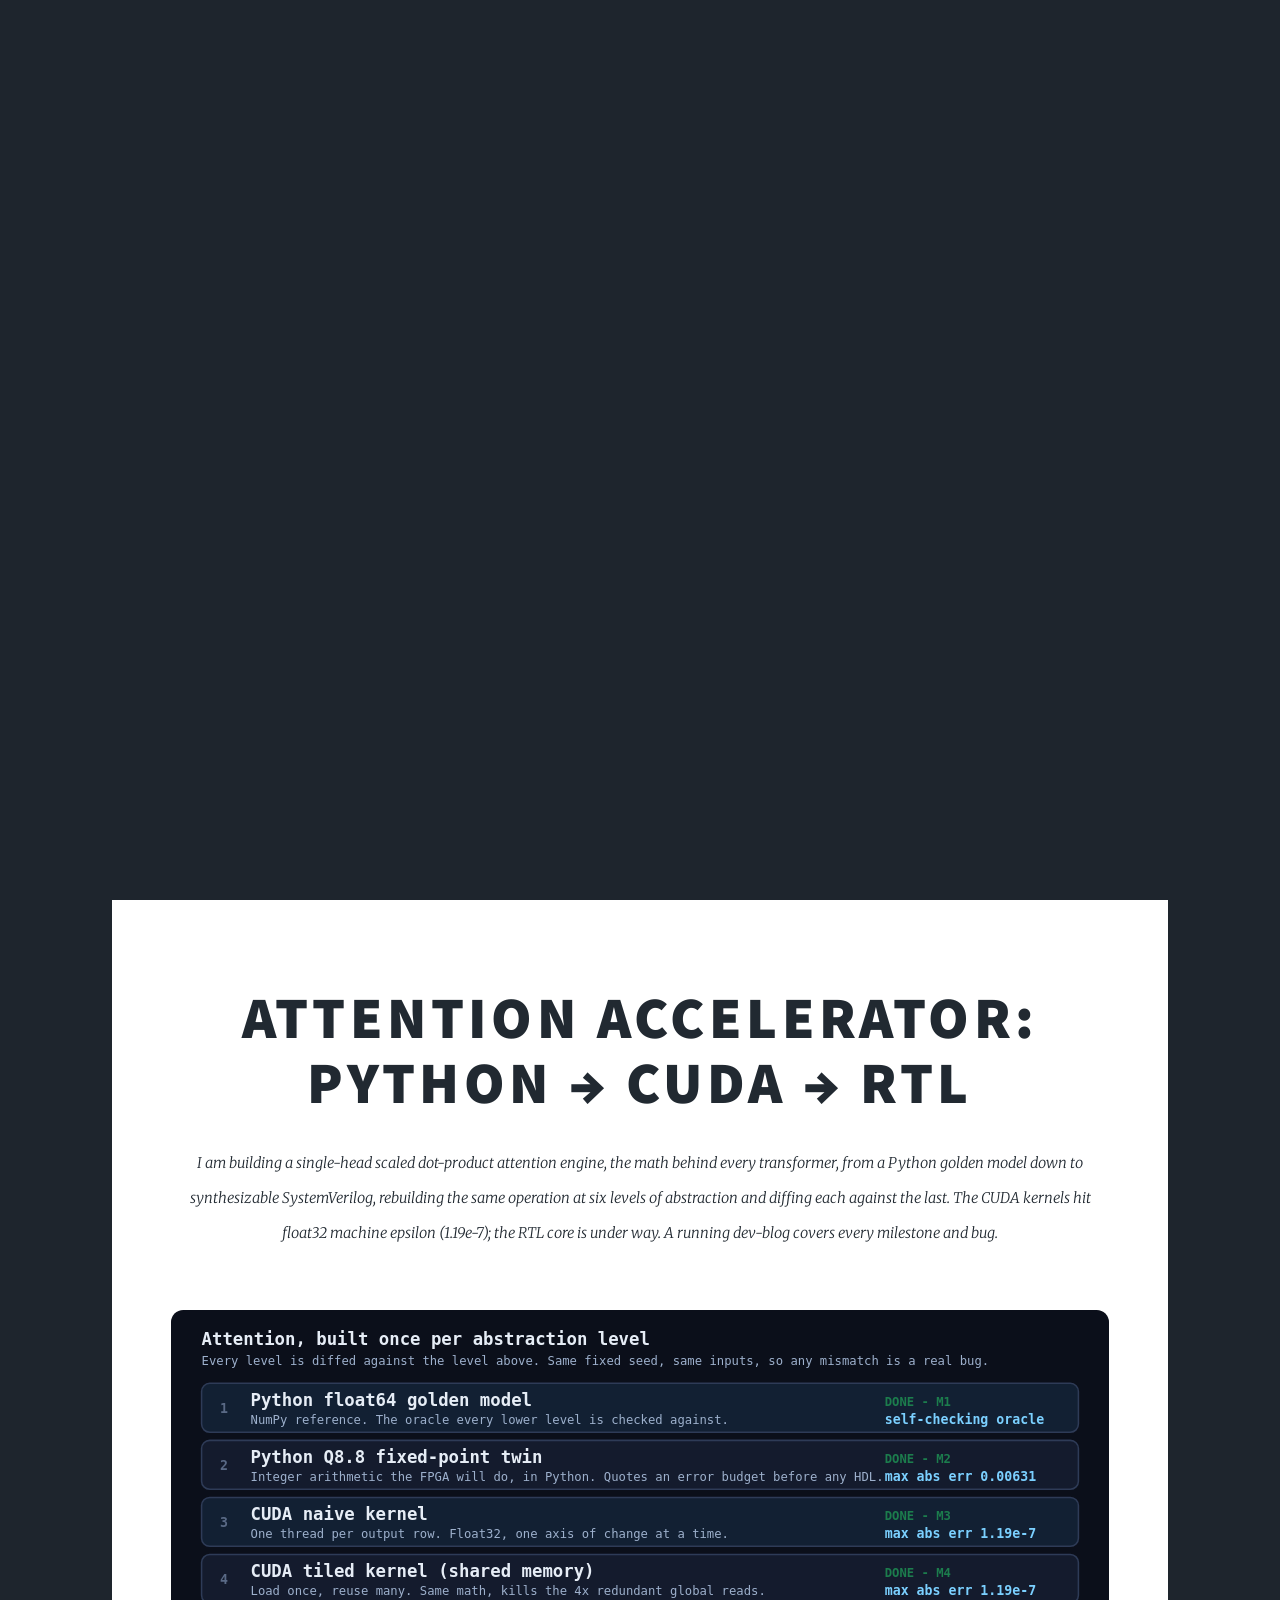
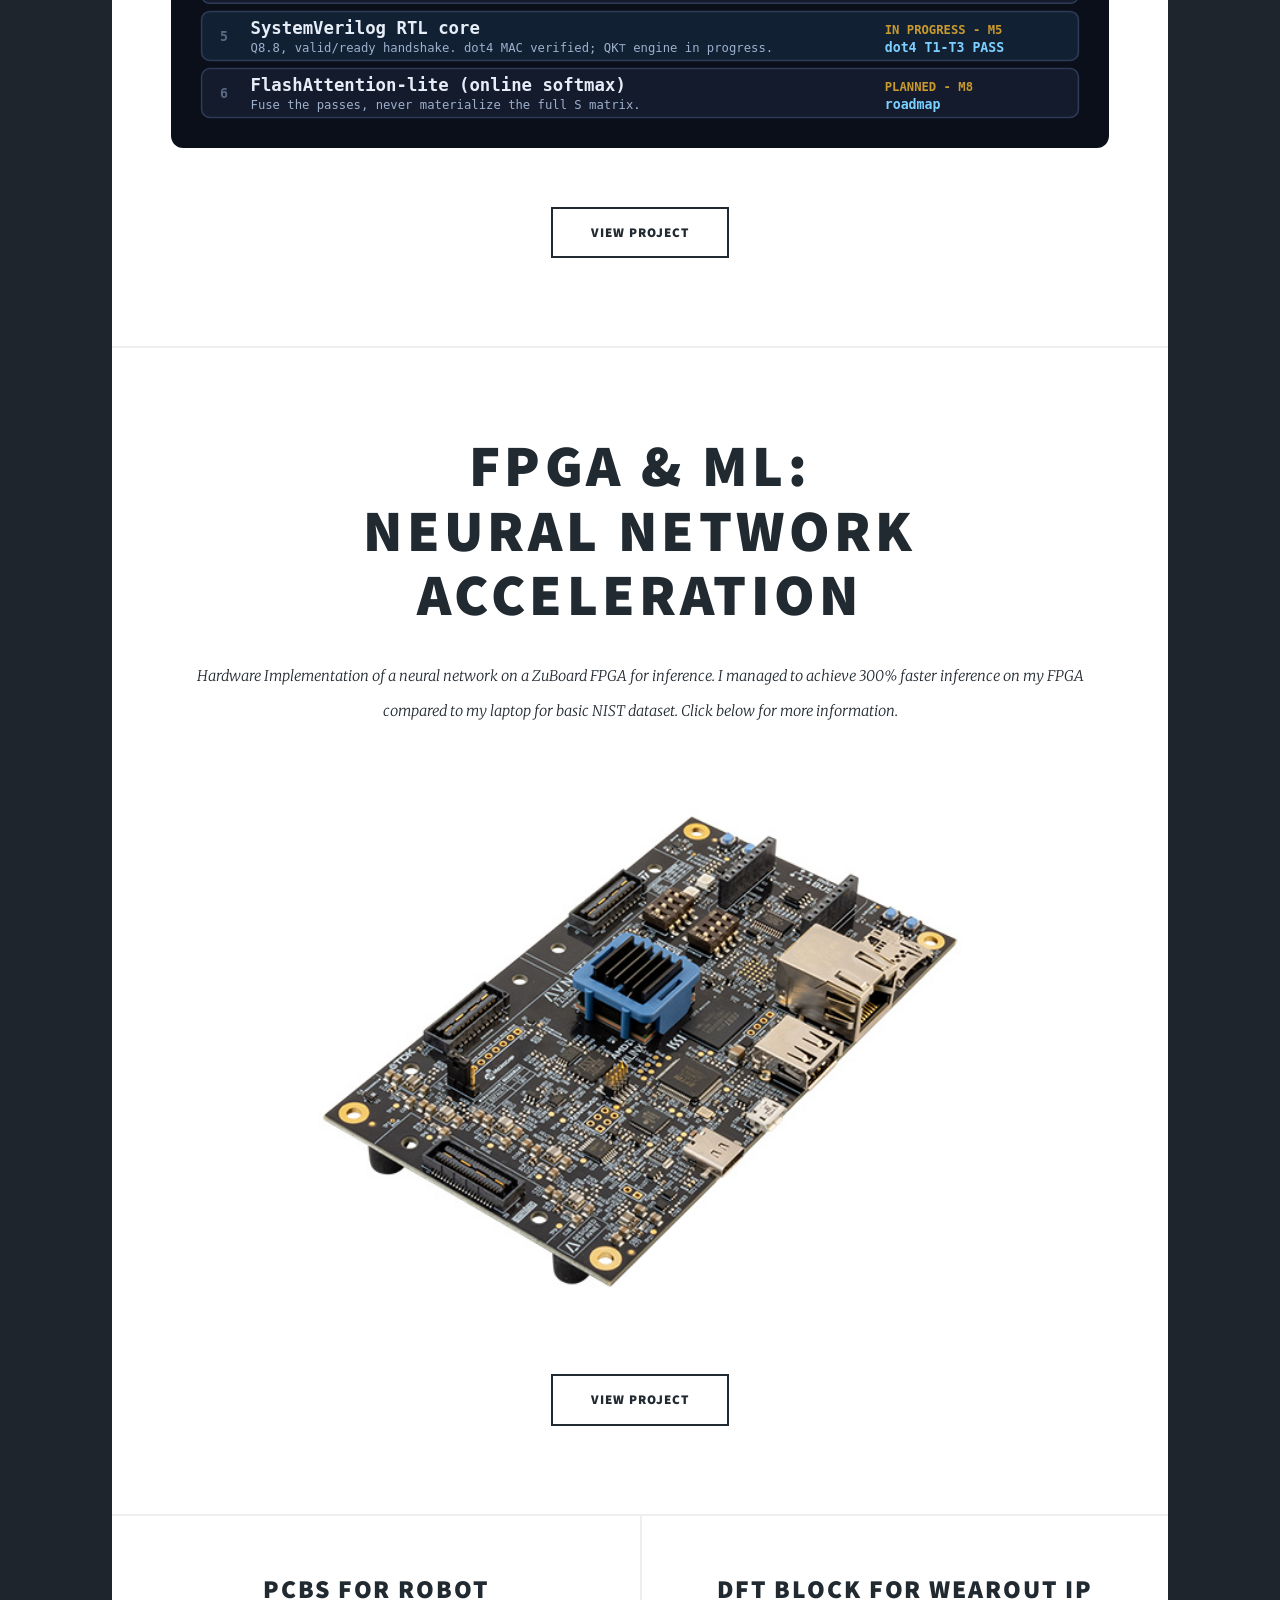
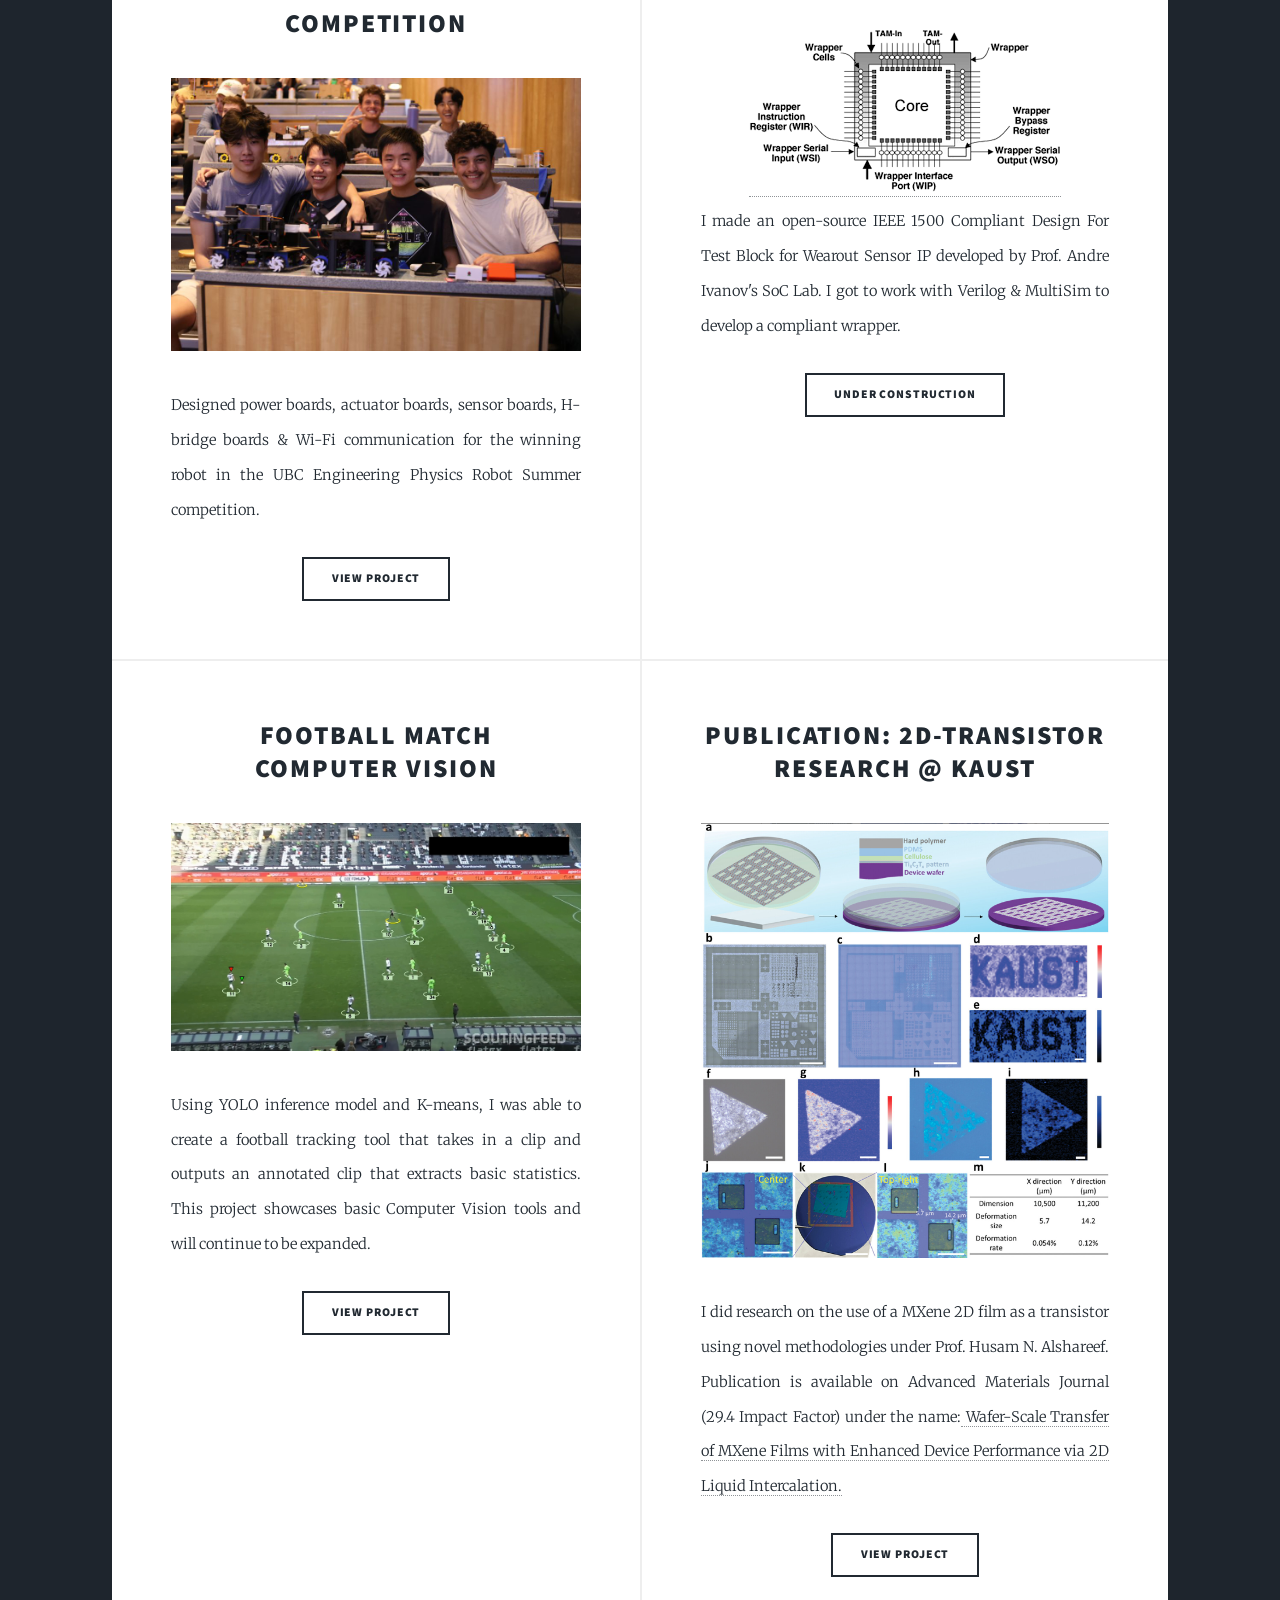
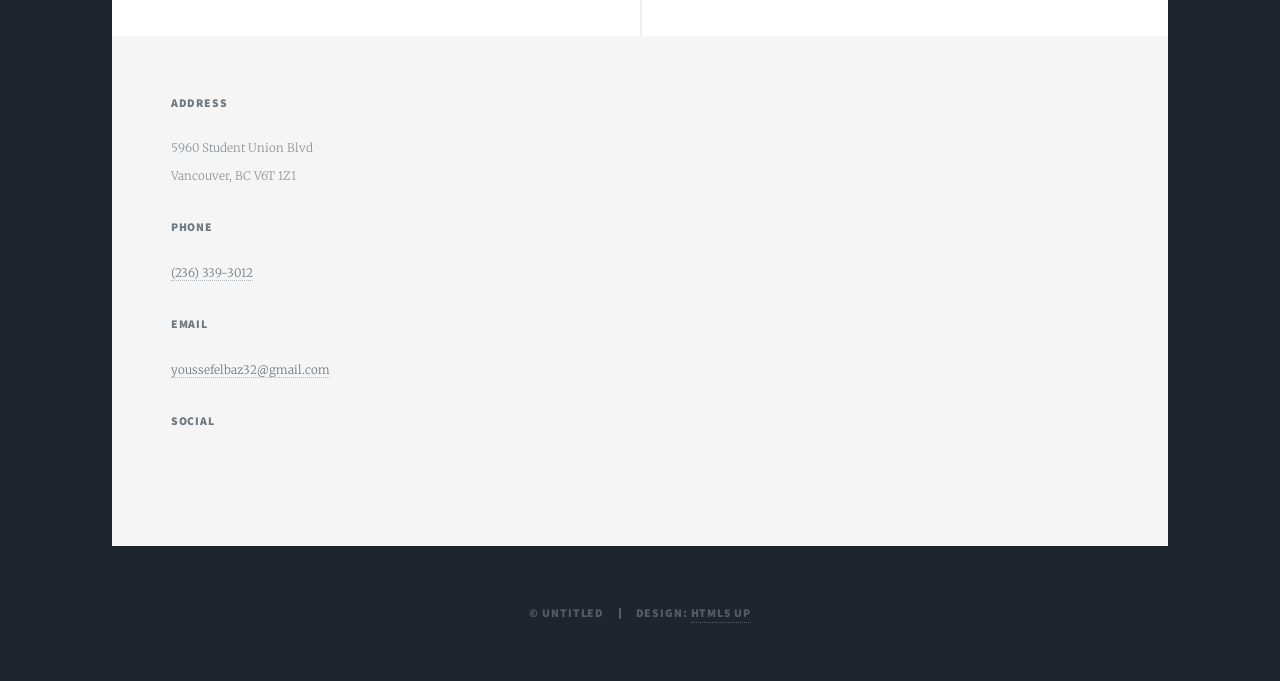
==== index.html @ ee1830df "Deepen attention blog with implementation walk-throughs + real code snippets; remove all em dashes s" ====
<!DOCTYPE HTML>
<!--
	Massively by HTML5 UP
	html5up.net | @ajlkn
	Free for personal and commercial use under the CCA 3.0 license (html5up.net/license)
-->
<html>
	<head>
		<title>Youssef Elhagrasy Portfolio</title>
		<meta charset="utf-8" />
		<meta name="viewport" content="width=device-width, initial-scale=1, user-scalable=no" />
		<meta property="og:image" content="images/ye-initials.jpg" />
		<link rel="stylesheet" href="assets/css/main.css" />
		<noscript><link rel="stylesheet" href="assets/css/noscript.css" /></noscript>
		<link rel="icon" type="image/png" href="images/ye-initials.jpg" />
	</head>
	<body class="is-preload">

		<!-- Wrapper -->
			<div id="wrapper" class="fade-in">

				<!-- Intro -->
					<div id="intro">
						<h1>Youssef Elhagrasy's<br />
						Portfolio</h1>
						<p>Engineering Physics Student with Experience in Hardware, ML, FPGAs & PCBs <p> <a href="https://www.linkedin.com/in/youssef-elhagrasy/" target="_blank">LinkedIn</a> <p><a href="resume.html">Resume</a> </p> </p> </p>
						<ul class="actions">
							<li><a href="#main" class="button icon solid solo fa-arrow-down scrolly">Continue</a></li>
						</ul>
					</div>

				<!-- Header -->
					<header id="header">
						<a href="index.html" class="logo">Home</a>
					</header>

				<!-- Nav -->
					<nav id="nav">
						<ul class="links">
							<li class="active"><a href="index.html">Home</a></li>
							<li><a href="resume.html">Resume</a></li>
							<li><a href="FPGA_&_ML.html">FPGA & ML Acceleration</a></li>
							<li><a href="Attention_Accelerator.html">Attention Accelerator</a></li>
							<li><a href="Robot_Summer.html">Robot Summer </a></li>
							<li><a href="Football_CV.html">Football CV</a></li>
							<li><a href="publication.html">Transistor Publication</a></li>
							<li><a href="Blog.html">Blog</a></li>
						</ul>
						<ul class="icons">
							<li><a href="https://www.linkedin.com/in/youssef-elhagrasy/" target="_blank" class="icon brands alt fa-linkedin"><span class="label">LinkedIn</span></a></li>
									<li><a href="https://github.com/youssefelbaz32" target="_blank" class="icon brands alt fa-github"><span class="label">GitHub</span></a></li>
						</ul>
					</nav>

				<!-- Main -->
					<div id="main">

						<!-- Featured Post -->
							<article class="post featured">
								<header class="major">
									<h2><a href="Attention_Accelerator.html">Attention Accelerator: <br />
									Python &rarr; CUDA &rarr; RTL</a></h2>
									<p>I am building a single-head scaled dot-product attention engine, the math behind every transformer, from a Python golden model down to synthesizable SystemVerilog, rebuilding the same operation at six levels of abstraction and diffing each against the last. The CUDA kernels hit float32 machine epsilon (1.19e-7); the RTL core is under way. A running dev-blog covers every milestone and bug.</p>
								</header>
								<a href="Attention_Accelerator.html" class="image main"><img src="images/aa_levels.svg" alt="Six abstraction levels of the attention accelerator from Python float to FlashAttention-lite" /></a>
								<ul class="actions special">
									<li><a href="Attention_Accelerator.html" class="button large">View Project</a></li>
								</ul>
							</article>

							<article class="post featured">
								<header class="major">
									<h2><a href="FPGA_&_ML.html">FPGA & ML: <br />
									Neural Network Acceleration</a></h2>
									<p>Hardware Implementation of a neural network on a ZuBoard FPGA for inference. I managed to achieve 300% faster inference on my FPGA compared to my laptop for basic NIST dataset. Click below for more information.</p>
								</header>
								<a href="FPGA_&_ML.html" class="image main" target="_blank"><img src="images/FPGA_image.jpg" alt="" /></a>
								<ul class="actions special">
									<li><a href="FPGA_&_ML.html" target="_blank" class="button large">View Project</a></li>
								</ul>
							</article>

						<!-- Posts -->
							<section class="posts">
								<article>
									<header>
										<h2><a href="Robot_Summer.html" target="_blank">PCBs for Robot<br />
										Competition</a></h2>
									</header>
									<a href="Robot_Summer.html" target="_blank" class="image fit"><img src="images/engphys-robots-team2.jpg" alt="" /></a>
									<p>Designed power boards, actuator boards, sensor boards, H-bridge boards & Wi-Fi communication for the winning robot in the UBC Engineering Physics Robot Summer competition.</p>
									<ul class="actions special">
										<li><a href="Robot_Summer.html" target="_blank" class="button">View Project</a></li>
									</ul>
								</article>
								<article>
									<header>
										<h2>DFT Block for Wearout IP<br />
										</h2>
									</header>
									<a><img src="images/DFT.png" alt="" /></a>
									<p>I made an open-source IEEE 1500 Compliant Design For Test Block for Wearout Sensor IP developed by Prof. Andre Ivanov's SoC Lab. I got to work with Verilog & MultiSim to develop a compliant wrapper. </p>
									<ul class="actions special">
										<li> <a class = "button">Under construction</a></li>
									</ul>
								</article>
								<article>
									<header>
										<h2><a href="Football_CV.html" target="_blank">Football Match<br />
										Computer Vision</a></h2>
									</header>
									<a href="Football_CV.html" target="_blank" class="image fit"><img src="images/footy.png" alt="" /></a>
									<p>Using YOLO inference model and K-means, I was able to create a football tracking tool that takes in a clip and outputs an annotated clip that extracts basic statistics. This project showcases basic Computer Vision tools and will continue to be expanded.</p>
									<ul class="actions special">
										<li><a href="Football_CV.html" target="_blank" class="button">View Project</a></li>
									</ul>
								</article>
								<article>
									<header>
										<h2><a href="publication.html" target="_blank">Publication: 2D-Transistor<br />
										Research @ KAUST</a></h2>
									</header>
									<a href="publication.html" class="image fit" target="_blank" ><img src="images/research.png" alt="" /></a>
									<p>I did research on the use of a MXene 2D film as a transistor using novel methodologies under Prof. Husam N. Alshareef. Publication is available on Advanced Materials Journal (29.4 Impact Factor) under the name:<a href="https://onlinelibrary.wiley.com/doi/10.1002/adma.202405214" target="_blank"> Wafer-Scale Transfer of MXene Films with Enhanced Device Performance via 2D Liquid Intercalation.</a></p>
									<ul class="actions special">
										<li><a href="publication.html" target="_blank" class="button">View Project</a></li>
									</ul>
								</article>
							</section>

						<!-- Footer -->
							

						</div>

				<!-- Footer -->
					<footer id="footer">
						
						<section class="contact">
							<section class="alt">
								<h3>Address</h3>
								<p>5960 Student Union Blvd<br />
								Vancouver, BC V6T 1Z1</p>
							</section>
							<section>
								<h3>Phone</h3>
								<p><a href="#">(236) 339-3012</a></p>
							</section>
							<section>
								<h3>Email</h3>
								<p><a href="#">youssefelbaz32@gmail.com</a></p>
							</section>
							<section>
								<h3>Social</h3>
								<ul class="icons alt">
									<li><a href="https://www.linkedin.com/in/youssef-elhagrasy/" target="_blank" class="icon brands alt fa-linkedin"><span class="label">LinkedIn</span></a></li>
									<li><a href="https://github.com/youssefelbaz32" target="_blank" class="icon brands alt fa-github"><span class="label">GitHub</span></a></li>
								</ul>
							</section>
						</section>
					</footer>

				<!-- Copyright -->
					<div id="copyright">
						<ul><li>&copy; Untitled</li><li>Design: <a href="https://html5up.net">HTML5 UP</a></li></ul>
					</div>

			</div>

		<!-- Scripts -->
			<script src="assets/js/jquery.min.js"></script>
			<script src="assets/js/jquery.scrollex.min.js"></script>
			<script src="assets/js/jquery.scrolly.min.js"></script>
			<script src="assets/js/browser.min.js"></script>
			<script src="assets/js/breakpoints.min.js"></script>
			<script src="assets/js/util.js"></script>
			<script src="assets/js/main.js"></script>

	</body>
</html>
---- assets/css/main.css ----
@import url(fontawesome-all.min.css);
@import url("https://fonts.googleapis.com/css?family=Merriweather:300,700,300italic,700italic|Source+Sans+Pro:900");

/*
	Massively by HTML5 UP
	html5up.net | @ajlkn
	Free for personal and commercial use under the CCA 3.0 license (html5up.net/license)
*/

html, body, div, span, applet, object,
iframe, h1, h2, h3, h4, h5, h6, p, blockquote,
pre, a, abbr, acronym, address, big, cite,
code, del, dfn, em, img, ins, kbd, q, s, samp,
small, strike, strong, sub, sup, tt, var, b,
u, i, center, dl, dt, dd, ol, ul, li, fieldset,
form, label, legend, table, caption, tbody,
tfoot, thead, tr, th, td, article, aside,
canvas, details, embed, figure, figcaption,
footer, header, hgroup, menu, nav, output, ruby,
section, summary, time, mark, audio, video {
	margin: 0;
	padding: 0;
	border: 0;
	font-size: 100%;
	font: inherit;
	vertical-align: baseline;}

article, aside, details, figcaption, figure,
footer, header, hgroup, menu, nav, section {
	display: block;}

body {
	line-height: 1;
}

ol, ul {
	list-style: none;
}

blockquote, q {
	quotes: none;
}

	blockquote:before, blockquote:after, q:before, q:after {
		content: '';
		content: none;
	}

table {
	border-collapse: collapse;
	border-spacing: 0;
}

body {
	-webkit-text-size-adjust: none;
}

mark {
	background-color: transparent;
	color: inherit;
}

input::-moz-focus-inner {
	border: 0;
	padding: 0;
}

input, select, textarea {
	-moz-appearance: none;
	-webkit-appearance: none;
	-ms-appearance: none;
	appearance: none;
}

/* Basic */

	@-ms-viewport {
		width: device-width;
	}

	body {
		-ms-overflow-style: scrollbar;
	}

	@media screen and (max-width: 480px) {

		html, body {
			min-width: 320px;
		}

	}

	html {
		box-sizing: border-box;
	}

	*, *:before, *:after {
		box-sizing: inherit;
	}

	body {
		background-color: #1e252d;
	}

		body.is-preload *, body.is-preload *:before, body.is-preload *:after {
			-moz-animation: none !important;
			-webkit-animation: none !important;
			-ms-animation: none !important;
			animation: none !important;
			-moz-transition: none !important;
			-webkit-transition: none !important;
			-ms-transition: none !important;
			transition: none !important;
		}

/* Type */

	html {
		font-size: 16pt;
	}

		@media screen and (max-width: 1680px) {

			html {
				font-size: 12pt;
			}

		}

		@media screen and (max-width: 1280px) {

			html {
				font-size: 11pt;
			}

		}

		@media screen and (max-width: 360px) {

			html {
				font-size: 10pt;
			}

		}

	body {
		color: #212931;
	}

	body, input, select, textarea {
		font-family: "Merriweather", Georgia, serif;
		font-weight: 300;
		font-size: 1rem;
		line-height: 2.375;
	}

	a {
		-moz-transition: color 0.2s ease-in-out, background-color 0.2s ease-in-out, border-color 0.2s ease-in-out, box-shadow 0.2s ease-in-out;
		-webkit-transition: color 0.2s ease-in-out, background-color 0.2s ease-in-out, border-color 0.2s ease-in-out, box-shadow 0.2s ease-in-out;
		-ms-transition: color 0.2s ease-in-out, background-color 0.2s ease-in-out, border-color 0.2s ease-in-out, box-shadow 0.2s ease-in-out;
		transition: color 0.2s ease-in-out, background-color 0.2s ease-in-out, border-color 0.2s ease-in-out, box-shadow 0.2s ease-in-out;
		border-bottom: dotted 1px;
		text-decoration: none;
	}

		a:hover {
			border-bottom-color: transparent;
		}

	strong, b {
		font-weight: 600;
	}

	em, i {
		font-style: italic;
	}

	p {
		text-align: justify;
		margin: 0 0 2rem 0;
	}

	h1, h2, h3, h4, h5, h6 {
		font-family: "Source Sans Pro", Helvetica, sans-serif;
		font-weight: 900;
		line-height: 1.5;
		letter-spacing: 0.075em;
		text-transform: uppercase;
		margin: 0 0 1rem 0;
	}

		h1 a, h2 a, h3 a, h4 a, h5 a, h6 a {
			border-bottom: 0;
			color: inherit;
			text-decoration: none;
		}

	h1 {
		font-size: 4rem;
		line-height: 1.1;
		margin: 0 0 2rem 0;
	}

	h2 {
		font-size: 1.75rem;
		line-height: 1.3;
		margin: 0 0 1.5rem 0;
	}

	h3 {
		font-size: 1.25rem;
		margin: 0 0 1.5rem 0;
	}

	h4 {
		font-size: 1rem;
	}

	h5 {
		font-size: 0.9rem;
	}

	h6 {
		font-size: 0.8rem;
	}

	sub {
		font-size: 0.8rem;
		position: relative;
		top: 0.5rem;
	}

	sup {
		font-size: 0.8rem;
		position: relative;
		top: -0.5rem;
	}

	blockquote {
		border-left: solid 4px;
		font-style: italic;
		margin: 0 0 2rem 0;
		padding: 0.5rem 0 0.5rem 2rem;
	}

	code {
		border: solid 2px;
		font-family: "Courier New", monospace;
		font-size: 0.9rem;
		margin: 0 0.25rem;
		padding: 0.25rem 0.65rem;
	}

	pre {
		-webkit-overflow-scrolling: touch;
		font-family: "Courier New", monospace;
		font-size: 0.9rem;
		margin: 0 0 2rem 0;
	}

		pre code {
			display: block;
			line-height: 1.75;
			padding: 1rem 1.5rem;
			overflow-x: auto;
		}

	hr {
		border: 0;
		border-bottom: solid 2px;
		margin: 3rem 0;
	}

		hr.major {
			margin: 5rem 0;
		}

	.align-left {
		text-align: left;
	}

	.align-center {
		text-align: center;
	}

	.align-right {
		text-align: right;
	}

	input, select, textarea {
		color: #212931;
	}

	a {
		color: #212931;
		border-bottom-color: rgba(33, 41, 49, 0.5);
	}

		a:hover {
			border-bottom-color: transparent;
			color: #18bfef !important;
		}

	strong, b {
		color: #212931;
	}

	h1, h2, h3, h4, h5, h6 {
		color: #212931;
	}

	blockquote {
		border-left-color: #eeeeee;
	}

	code {
		background: rgba(220, 220, 220, 0.25);
		border-color: #eeeeee;
	}

	hr {
		border-bottom-color: #eeeeee;
	}

/* Row */

	.row {
		display: flex;
		flex-wrap: wrap;
		box-sizing: border-box;
		align-items: stretch;
	}

		.row > * {
			box-sizing: border-box;
		}

		.row.gtr-uniform > * > :last-child {
			margin-bottom: 0;
		}

		.row.aln-left {
			justify-content: flex-start;
		}

		.row.aln-center {
			justify-content: center;
		}

		.row.aln-right {
			justify-content: flex-end;
		}

		.row.aln-top {
			align-items: flex-start;
		}

		.row.aln-middle {
			align-items: center;
		}

		.row.aln-bottom {
			align-items: flex-end;
		}

		.row > .imp {
			order: -1;
		}

		.row > .col-1 {
			width: 8.33333%;
		}

		.row > .off-1 {
			margin-left: 8.33333%;
		}

		.row > .col-2 {
			width: 16.66667%;
		}

		.row > .off-2 {
			margin-left: 16.66667%;
		}

		.row > .col-3 {
			width: 25%;
		}

		.row > .off-3 {
			margin-left: 25%;
		}

		.row > .col-4 {
			width: 33.33333%;
		}

		.row > .off-4 {
			margin-left: 33.33333%;
		}

		.row > .col-5 {
			width: 41.66667%;
		}

		.row > .off-5 {
			margin-left: 41.66667%;
		}

		.row > .col-6 {
			width: 50%;
		}

		.row > .off-6 {
			margin-left: 50%;
		}

		.row > .col-7 {
			width: 58.33333%;
		}

		.row > .off-7 {
			margin-left: 58.33333%;
		}

		.row > .col-8 {
			width: 66.66667%;
		}

		.row > .off-8 {
			margin-left: 66.66667%;
		}

		.row > .col-9 {
			width: 75%;
		}

		.row > .off-9 {
			margin-left: 75%;
		}

		.row > .col-10 {
			width: 83.33333%;
		}

		.row > .off-10 {
			margin-left: 83.33333%;
		}

		.row > .col-11 {
			width: 91.66667%;
		}

		.row > .off-11 {
			margin-left: 91.66667%;
		}

		.row > .col-12 {
			width: 100%;
		}

		.row > .off-12 {
			margin-left: 100%;
		}

		.row.gtr-0 {
			margin-top: 0;
			margin-left: 0rem;
		}

			.row.gtr-0 > * {
				padding: 0 0 0 0rem;
			}

			.row.gtr-0.gtr-uniform {
				margin-top: 0rem;
			}

				.row.gtr-0.gtr-uniform > * {
					padding-top: 0rem;
				}

		.row.gtr-25 {
			margin-top: 0;
			margin-left: -0.375rem;
		}

			.row.gtr-25 > * {
				padding: 0 0 0 0.375rem;
			}

			.row.gtr-25.gtr-uniform {
				margin-top: -0.375rem;
			}

				.row.gtr-25.gtr-uniform > * {
					padding-top: 0.375rem;
				}

		.row.gtr-50 {
			margin-top: 0;
			margin-left: -0.75rem;
		}

			.row.gtr-50 > * {
				padding: 0 0 0 0.75rem;
			}

			.row.gtr-50.gtr-uniform {
				margin-top: -0.75rem;
			}

				.row.gtr-50.gtr-uniform > * {
					padding-top: 0.75rem;
				}

		.row {
			margin-top: 0;
			margin-left: -1.5rem;
		}

			.row > * {
				padding: 0 0 0 1.5rem;
			}

			.row.gtr-uniform {
				margin-top: -1.5rem;
			}

				.row.gtr-uniform > * {
					padding-top: 1.5rem;
				}

		.row.gtr-150 {
			margin-top: 0;
			margin-left: -2.25rem;
		}

			.row.gtr-150 > * {
				padding: 0 0 0 2.25rem;
			}

			.row.gtr-150.gtr-uniform {
				margin-top: -2.25rem;
			}

				.row.gtr-150.gtr-uniform > * {
					padding-top: 2.25rem;
				}

		.row.gtr-200 {
			margin-top: 0;
			margin-left: -3rem;
		}

			.row.gtr-200 > * {
				padding: 0 0 0 3rem;
			}

			.row.gtr-200.gtr-uniform {
				margin-top: -3rem;
			}

				.row.gtr-200.gtr-uniform > * {
					padding-top: 3rem;
				}

		@media screen and (max-width: 1680px) {

			.row {
				display: flex;
				flex-wrap: wrap;
				box-sizing: border-box;
				align-items: stretch;
			}

				.row > * {
					box-sizing: border-box;
				}

				.row.gtr-uniform > * > :last-child {
					margin-bottom: 0;
				}

				.row.aln-left {
					justify-content: flex-start;
				}

				.row.aln-center {
					justify-content: center;
				}

				.row.aln-right {
					justify-content: flex-end;
				}

				.row.aln-top {
					align-items: flex-start;
				}

				.row.aln-middle {
					align-items: center;
				}

				.row.aln-bottom {
					align-items: flex-end;
				}

				.row > .imp-xlarge {
					order: -1;
				}

				.row > .col-1-xlarge {
					width: 8.33333%;
				}

				.row > .off-1-xlarge {
					margin-left: 8.33333%;
				}

				.row > .col-2-xlarge {
					width: 16.66667%;
				}

				.row > .off-2-xlarge {
					margin-left: 16.66667%;
				}

				.row > .col-3-xlarge {
					width: 25%;
				}

				.row > .off-3-xlarge {
					margin-left: 25%;
				}

				.row > .col-4-xlarge {
					width: 33.33333%;
				}

				.row > .off-4-xlarge {
					margin-left: 33.33333%;
				}

				.row > .col-5-xlarge {
					width: 41.66667%;
				}

				.row > .off-5-xlarge {
					margin-left: 41.66667%;
				}

				.row > .col-6-xlarge {
					width: 50%;
				}

				.row > .off-6-xlarge {
					margin-left: 50%;
				}

				.row > .col-7-xlarge {
					width: 58.33333%;
				}

				.row > .off-7-xlarge {
					margin-left: 58.33333%;
				}

				.row > .col-8-xlarge {
					width: 66.66667%;
				}

				.row > .off-8-xlarge {
					margin-left: 66.66667%;
				}

				.row > .col-9-xlarge {
					width: 75%;
				}

				.row > .off-9-xlarge {
					margin-left: 75%;
				}

				.row > .col-10-xlarge {
					width: 83.33333%;
				}

				.row > .off-10-xlarge {
					margin-left: 83.33333%;
				}

				.row > .col-11-xlarge {
					width: 91.66667%;
				}

				.row > .off-11-xlarge {
					margin-left: 91.66667%;
				}

				.row > .col-12-xlarge {
					width: 100%;
				}

				.row > .off-12-xlarge {
					margin-left: 100%;
				}

				.row.gtr-0 {
					margin-top: 0;
					margin-left: 0rem;
				}

					.row.gtr-0 > * {
						padding: 0 0 0 0rem;
					}

					.row.gtr-0.gtr-uniform {
						margin-top: 0rem;
					}

						.row.gtr-0.gtr-uniform > * {
							padding-top: 0rem;
						}

				.row.gtr-25 {
					margin-top: 0;
					margin-left: -0.375rem;
				}

					.row.gtr-25 > * {
						padding: 0 0 0 0.375rem;
					}

					.row.gtr-25.gtr-uniform {
						margin-top: -0.375rem;
					}

						.row.gtr-25.gtr-uniform > * {
							padding-top: 0.375rem;
						}

				.row.gtr-50 {
					margin-top: 0;
					margin-left: -0.75rem;
				}

					.row.gtr-50 > * {
						padding: 0 0 0 0.75rem;
					}

					.row.gtr-50.gtr-uniform {
						margin-top: -0.75rem;
					}

						.row.gtr-50.gtr-uniform > * {
							padding-top: 0.75rem;
						}

				.row {
					margin-top: 0;
					margin-left: -1.5rem;
				}

					.row > * {
						padding: 0 0 0 1.5rem;
					}

					.row.gtr-uniform {
						margin-top: -1.5rem;
					}

						.row.gtr-uniform > * {
							padding-top: 1.5rem;
						}

				.row.gtr-150 {
					margin-top: 0;
					margin-left: -2.25rem;
				}

					.row.gtr-150 > * {
						padding: 0 0 0 2.25rem;
					}

					.row.gtr-150.gtr-uniform {
						margin-top: -2.25rem;
					}

						.row.gtr-150.gtr-uniform > * {
							padding-top: 2.25rem;
						}

				.row.gtr-200 {
					margin-top: 0;
					margin-left: -3rem;
				}

					.row.gtr-200 > * {
						padding: 0 0 0 3rem;
					}

					.row.gtr-200.gtr-uniform {
						margin-top: -3rem;
					}

						.row.gtr-200.gtr-uniform > * {
							padding-top: 3rem;
						}

		}

		@media screen and (max-width: 1280px) {

			.row {
				display: flex;
				flex-wrap: wrap;
				box-sizing: border-box;
				align-items: stretch;
			}

				.row > * {
					box-sizing: border-box;
				}

				.row.gtr-uniform > * > :last-child {
					margin-bottom: 0;
				}

				.row.aln-left {
					justify-content: flex-start;
				}

				.row.aln-center {
					justify-content: center;
				}

				.row.aln-right {
					justify-content: flex-end;
				}

				.row.aln-top {
					align-items: flex-start;
				}

				.row.aln-middle {
					align-items: center;
				}

				.row.aln-bottom {
					align-items: flex-end;
				}

				.row > .imp-large {
					order: -1;
				}

				.row > .col-1-large {
					width: 8.33333%;
				}

				.row > .off-1-large {
					margin-left: 8.33333%;
				}

				.row > .col-2-large {
					width: 16.66667%;
				}

				.row > .off-2-large {
					margin-left: 16.66667%;
				}

				.row > .col-3-large {
					width: 25%;
				}

				.row > .off-3-large {
					margin-left: 25%;
				}

				.row > .col-4-large {
					width: 33.33333%;
				}

				.row > .off-4-large {
					margin-left: 33.33333%;
				}

				.row > .col-5-large {
					width: 41.66667%;
				}

				.row > .off-5-large {
					margin-left: 41.66667%;
				}

				.row > .col-6-large {
					width: 50%;
				}

				.row > .off-6-large {
					margin-left: 50%;
				}

				.row > .col-7-large {
					width: 58.33333%;
				}

				.row > .off-7-large {
					margin-left: 58.33333%;
				}

				.row > .col-8-large {
					width: 66.66667%;
				}

				.row > .off-8-large {
					margin-left: 66.66667%;
				}

				.row > .col-9-large {
					width: 75%;
				}

				.row > .off-9-large {
					margin-left: 75%;
				}

				.row > .col-10-large {
					width: 83.33333%;
				}

				.row > .off-10-large {
					margin-left: 83.33333%;
				}

				.row > .col-11-large {
					width: 91.66667%;
				}

				.row > .off-11-large {
					margin-left: 91.66667%;
				}

				.row > .col-12-large {
					width: 100%;
				}

				.row > .off-12-large {
					margin-left: 100%;
				}

				.row.gtr-0 {
					margin-top: 0;
					margin-left: 0rem;
				}

					.row.gtr-0 > * {
						padding: 0 0 0 0rem;
					}

					.row.gtr-0.gtr-uniform {
						margin-top: 0rem;
					}

						.row.gtr-0.gtr-uniform > * {
							padding-top: 0rem;
						}

				.row.gtr-25 {
					margin-top: 0;
					margin-left: -0.375rem;
				}

					.row.gtr-25 > * {
						padding: 0 0 0 0.375rem;
					}

					.row.gtr-25.gtr-uniform {
						margin-top: -0.375rem;
					}

						.row.gtr-25.gtr-uniform > * {
							padding-top: 0.375rem;
						}

				.row.gtr-50 {
					margin-top: 0;
					margin-left: -0.75rem;
				}

					.row.gtr-50 > * {
						padding: 0 0 0 0.75rem;
					}

					.row.gtr-50.gtr-uniform {
						margin-top: -0.75rem;
					}

						.row.gtr-50.gtr-uniform > * {
							padding-top: 0.75rem;
						}

				.row {
					margin-top: 0;
					margin-left: -1.5rem;
				}

					.row > * {
						padding: 0 0 0 1.5rem;
					}

					.row.gtr-uniform {
						margin-top: -1.5rem;
					}

						.row.gtr-uniform > * {
							padding-top: 1.5rem;
						}

				.row.gtr-150 {
					margin-top: 0;
					margin-left: -2.25rem;
				}

					.row.gtr-150 > * {
						padding: 0 0 0 2.25rem;
					}

					.row.gtr-150.gtr-uniform {
						margin-top: -2.25rem;
					}

						.row.gtr-150.gtr-uniform > * {
							padding-top: 2.25rem;
						}

				.row.gtr-200 {
					margin-top: 0;
					margin-left: -3rem;
				}

					.row.gtr-200 > * {
						padding: 0 0 0 3rem;
					}

					.row.gtr-200.gtr-uniform {
						margin-top: -3rem;
					}

						.row.gtr-200.gtr-uniform > * {
							padding-top: 3rem;
						}

		}

		@media screen and (max-width: 980px) {

			.row {
				display: flex;
				flex-wrap: wrap;
				box-sizing: border-box;
				align-items: stretch;
			}

				.row > * {
					box-sizing: border-box;
				}

				.row.gtr-uniform > * > :last-child {
					margin-bottom: 0;
				}

				.row.aln-left {
					justify-content: flex-start;
				}

				.row.aln-center {
					justify-content: center;
				}

				.row.aln-right {
					justify-content: flex-end;
				}

				.row.aln-top {
					align-items: flex-start;
				}

				.row.aln-middle {
					align-items: center;
				}

				.row.aln-bottom {
					align-items: flex-end;
				}

				.row > .imp-medium {
					order: -1;
				}

				.row > .col-1-medium {
					width: 8.33333%;
				}

				.row > .off-1-medium {
					margin-left: 8.33333%;
				}

				.row > .col-2-medium {
					width: 16.66667%;
				}

				.row > .off-2-medium {
					margin-left: 16.66667%;
				}

				.row > .col-3-medium {
					width: 25%;
				}

				.row > .off-3-medium {
					margin-left: 25%;
				}

				.row > .col-4-medium {
					width: 33.33333%;
				}

				.row > .off-4-medium {
					margin-left: 33.33333%;
				}

				.row > .col-5-medium {
					width: 41.66667%;
				}

				.row > .off-5-medium {
					margin-left: 41.66667%;
				}

				.row > .col-6-medium {
					width: 50%;
				}

				.row > .off-6-medium {
					margin-left: 50%;
				}

				.row > .col-7-medium {
					width: 58.33333%;
				}

				.row > .off-7-medium {
					margin-left: 58.33333%;
				}

				.row > .col-8-medium {
					width: 66.66667%;
				}

				.row > .off-8-medium {
					margin-left: 66.66667%;
				}

				.row > .col-9-medium {
					width: 75%;
				}

				.row > .off-9-medium {
					margin-left: 75%;
				}

				.row > .col-10-medium {
					width: 83.33333%;
				}

				.row > .off-10-medium {
					margin-left: 83.33333%;
				}

				.row > .col-11-medium {
					width: 91.66667%;
				}

				.row > .off-11-medium {
					margin-left: 91.66667%;
				}

				.row > .col-12-medium {
					width: 100%;
				}

				.row > .off-12-medium {
					margin-left: 100%;
				}

				.row.gtr-0 {
					margin-top: 0;
					margin-left: 0rem;
				}

					.row.gtr-0 > * {
						padding: 0 0 0 0rem;
					}

					.row.gtr-0.gtr-uniform {
						margin-top: 0rem;
					}

						.row.gtr-0.gtr-uniform > * {
							padding-top: 0rem;
						}

				.row.gtr-25 {
					margin-top: 0;
					margin-left: -0.375rem;
				}

					.row.gtr-25 > * {
						padding: 0 0 0 0.375rem;
					}

					.row.gtr-25.gtr-uniform {
						margin-top: -0.375rem;
					}

						.row.gtr-25.gtr-uniform > * {
							padding-top: 0.375rem;
						}

				.row.gtr-50 {
					margin-top: 0;
					margin-left: -0.75rem;
				}

					.row.gtr-50 > * {
						padding: 0 0 0 0.75rem;
					}

					.row.gtr-50.gtr-uniform {
						margin-top: -0.75rem;
					}

						.row.gtr-50.gtr-uniform > * {
							padding-top: 0.75rem;
						}

				.row {
					margin-top: 0;
					margin-left: -1.5rem;
				}

					.row > * {
						padding: 0 0 0 1.5rem;
					}

					.row.gtr-uniform {
						margin-top: -1.5rem;
					}

						.row.gtr-uniform > * {
							padding-top: 1.5rem;
						}

				.row.gtr-150 {
					margin-top: 0;
					margin-left: -2.25rem;
				}

					.row.gtr-150 > * {
						padding: 0 0 0 2.25rem;
					}

					.row.gtr-150.gtr-uniform {
						margin-top: -2.25rem;
					}

						.row.gtr-150.gtr-uniform > * {
							padding-top: 2.25rem;
						}

				.row.gtr-200 {
					margin-top: 0;
					margin-left: -3rem;
				}

					.row.gtr-200 > * {
						padding: 0 0 0 3rem;
					}

					.row.gtr-200.gtr-uniform {
						margin-top: -3rem;
					}

						.row.gtr-200.gtr-uniform > * {
							padding-top: 3rem;
						}

		}

		@media screen and (max-width: 736px) {

			.row {
				display: flex;
				flex-wrap: wrap;
				box-sizing: border-box;
				align-items: stretch;
			}

				.row > * {
					box-sizing: border-box;
				}

				.row.gtr-uniform > * > :last-child {
					margin-bottom: 0;
				}

				.row.aln-left {
					justify-content: flex-start;
				}

				.row.aln-center {
					justify-content: center;
				}

				.row.aln-right {
					justify-content: flex-end;
				}

				.row.aln-top {
					align-items: flex-start;
				}

				.row.aln-middle {
					align-items: center;
				}

				.row.aln-bottom {
					align-items: flex-end;
				}

				.row > .imp-small {
					order: -1;
				}

				.row > .col-1-small {
					width: 8.33333%;
				}

				.row > .off-1-small {
					margin-left: 8.33333%;
				}

				.row > .col-2-small {
					width: 16.66667%;
				}

				.row > .off-2-small {
					margin-left: 16.66667%;
				}

				.row > .col-3-small {
					width: 25%;
				}

				.row > .off-3-small {
					margin-left: 25%;
				}

				.row > .col-4-small {
					width: 33.33333%;
				}

				.row > .off-4-small {
					margin-left: 33.33333%;
				}

				.row > .col-5-small {
					width: 41.66667%;
				}

				.row > .off-5-small {
					margin-left: 41.66667%;
				}

				.row > .col-6-small {
					width: 50%;
				}

				.row > .off-6-small {
					margin-left: 50%;
				}

				.row > .col-7-small {
					width: 58.33333%;
				}

				.row > .off-7-small {
					margin-left: 58.33333%;
				}

				.row > .col-8-small {
					width: 66.66667%;
				}

				.row > .off-8-small {
					margin-left: 66.66667%;
				}

				.row > .col-9-small {
					width: 75%;
				}

				.row > .off-9-small {
					margin-left: 75%;
				}

				.row > .col-10-small {
					width: 83.33333%;
				}

				.row > .off-10-small {
					margin-left: 83.33333%;
				}

				.row > .col-11-small {
					width: 91.66667%;
				}

				.row > .off-11-small {
					margin-left: 91.66667%;
				}

				.row > .col-12-small {
					width: 100%;
				}

				.row > .off-12-small {
					margin-left: 100%;
				}

				.row.gtr-0 {
					margin-top: 0;
					margin-left: 0rem;
				}

					.row.gtr-0 > * {
						padding: 0 0 0 0rem;
					}

					.row.gtr-0.gtr-uniform {
						margin-top: 0rem;
					}

						.row.gtr-0.gtr-uniform > * {
							padding-top: 0rem;
						}

				.row.gtr-25 {
					margin-top: 0;
					margin-left: -0.375rem;
				}

					.row.gtr-25 > * {
						padding: 0 0 0 0.375rem;
					}

					.row.gtr-25.gtr-uniform {
						margin-top: -0.375rem;
					}

						.row.gtr-25.gtr-uniform > * {
							padding-top: 0.375rem;
						}

				.row.gtr-50 {
					margin-top: 0;
					margin-left: -0.75rem;
				}

					.row.gtr-50 > * {
						padding: 0 0 0 0.75rem;
					}

					.row.gtr-50.gtr-uniform {
						margin-top: -0.75rem;
					}

						.row.gtr-50.gtr-uniform > * {
							padding-top: 0.75rem;
						}

				.row {
					margin-top: 0;
					margin-left: -1.5rem;
				}

					.row > * {
						padding: 0 0 0 1.5rem;
					}

					.row.gtr-uniform {
						margin-top: -1.5rem;
					}

						.row.gtr-uniform > * {
							padding-top: 1.5rem;
						}

				.row.gtr-150 {
					margin-top: 0;
					margin-left: -2.25rem;
				}

					.row.gtr-150 > * {
						padding: 0 0 0 2.25rem;
					}

					.row.gtr-150.gtr-uniform {
						margin-top: -2.25rem;
					}

						.row.gtr-150.gtr-uniform > * {
							padding-top: 2.25rem;
						}

				.row.gtr-200 {
					margin-top: 0;
					margin-left: -3rem;
				}

					.row.gtr-200 > * {
						padding: 0 0 0 3rem;
					}

					.row.gtr-200.gtr-uniform {
						margin-top: -3rem;
					}

						.row.gtr-200.gtr-uniform > * {
							padding-top: 3rem;
						}

		}

		@media screen and (max-width: 480px) {

			.row {
				display: flex;
				flex-wrap: wrap;
				box-sizing: border-box;
				align-items: stretch;
			}

				.row > * {
					box-sizing: border-box;
				}

				.row.gtr-uniform > * > :last-child {
					margin-bottom: 0;
				}

				.row.aln-left {
					justify-content: flex-start;
				}

				.row.aln-center {
					justify-content: center;
				}

				.row.aln-right {
					justify-content: flex-end;
				}

				.row.aln-top {
					align-items: flex-start;
				}

				.row.aln-middle {
					align-items: center;
				}

				.row.aln-bottom {
					align-items: flex-end;
				}

				.row > .imp-xsmall {
					order: -1;
				}

				.row > .col-1-xsmall {
					width: 8.33333%;
				}

				.row > .off-1-xsmall {
					margin-left: 8.33333%;
				}

				.row > .col-2-xsmall {
					width: 16.66667%;
				}

				.row > .off-2-xsmall {
					margin-left: 16.66667%;
				}

				.row > .col-3-xsmall {
					width: 25%;
				}

				.row > .off-3-xsmall {
					margin-left: 25%;
				}

				.row > .col-4-xsmall {
					width: 33.33333%;
				}

				.row > .off-4-xsmall {
					margin-left: 33.33333%;
				}

				.row > .col-5-xsmall {
					width: 41.66667%;
				}

				.row > .off-5-xsmall {
					margin-left: 41.66667%;
				}

				.row > .col-6-xsmall {
					width: 50%;
				}

				.row > .off-6-xsmall {
					margin-left: 50%;
				}

				.row > .col-7-xsmall {
					width: 58.33333%;
				}

				.row > .off-7-xsmall {
					margin-left: 58.33333%;
				}

				.row > .col-8-xsmall {
					width: 66.66667%;
				}

				.row > .off-8-xsmall {
					margin-left: 66.66667%;
				}

				.row > .col-9-xsmall {
					width: 75%;
				}

				.row > .off-9-xsmall {
					margin-left: 75%;
				}

				.row > .col-10-xsmall {
					width: 83.33333%;
				}

				.row > .off-10-xsmall {
					margin-left: 83.33333%;
				}

				.row > .col-11-xsmall {
					width: 91.66667%;
				}

				.row > .off-11-xsmall {
					margin-left: 91.66667%;
				}

				.row > .col-12-xsmall {
					width: 100%;
				}

				.row > .off-12-xsmall {
					margin-left: 100%;
				}

				.row.gtr-0 {
					margin-top: 0;
					margin-left: 0rem;
				}

					.row.gtr-0 > * {
						padding: 0 0 0 0rem;
					}

					.row.gtr-0.gtr-uniform {
						margin-top: 0rem;
					}

						.row.gtr-0.gtr-uniform > * {
							padding-top: 0rem;
						}

				.row.gtr-25 {
					margin-top: 0;
					margin-left: -0.375rem;
				}

					.row.gtr-25 > * {
						padding: 0 0 0 0.375rem;
					}

					.row.gtr-25.gtr-uniform {
						margin-top: -0.375rem;
					}

						.row.gtr-25.gtr-uniform > * {
							padding-top: 0.375rem;
						}

				.row.gtr-50 {
					margin-top: 0;
					margin-left: -0.75rem;
				}

					.row.gtr-50 > * {
						padding: 0 0 0 0.75rem;
					}

					.row.gtr-50.gtr-uniform {
						margin-top: -0.75rem;
					}

						.row.gtr-50.gtr-uniform > * {
							padding-top: 0.75rem;
						}

				.row {
					margin-top: 0;
					margin-left: -1.5rem;
				}

					.row > * {
						padding: 0 0 0 1.5rem;
					}

					.row.gtr-uniform {
						margin-top: -1.5rem;
					}

						.row.gtr-uniform > * {
							padding-top: 1.5rem;
						}

				.row.gtr-150 {
					margin-top: 0;
					margin-left: -2.25rem;
				}

					.row.gtr-150 > * {
						padding: 0 0 0 2.25rem;
					}

					.row.gtr-150.gtr-uniform {
						margin-top: -2.25rem;
					}

						.row.gtr-150.gtr-uniform > * {
							padding-top: 2.25rem;
						}

				.row.gtr-200 {
					margin-top: 0;
					margin-left: -3rem;
				}

					.row.gtr-200 > * {
						padding: 0 0 0 3rem;
					}

					.row.gtr-200.gtr-uniform {
						margin-top: -3rem;
					}

						.row.gtr-200.gtr-uniform > * {
							padding-top: 3rem;
						}

		}

		@media screen and (max-width: 360px) {

			.row {
				display: flex;
				flex-wrap: wrap;
				box-sizing: border-box;
				align-items: stretch;
			}

				.row > * {
					box-sizing: border-box;
				}

				.row.gtr-uniform > * > :last-child {
					margin-bottom: 0;
				}

				.row.aln-left {
					justify-content: flex-start;
				}

				.row.aln-center {
					justify-content: center;
				}

				.row.aln-right {
					justify-content: flex-end;
				}

				.row.aln-top {
					align-items: flex-start;
				}

				.row.aln-middle {
					align-items: center;
				}

				.row.aln-bottom {
					align-items: flex-end;
				}

				.row > .imp-xxsmall {
					order: -1;
				}

				.row > .col-1-xxsmall {
					width: 8.33333%;
				}

				.row > .off-1-xxsmall {
					margin-left: 8.33333%;
				}

				.row > .col-2-xxsmall {
					width: 16.66667%;
				}

				.row > .off-2-xxsmall {
					margin-left: 16.66667%;
				}

				.row > .col-3-xxsmall {
					width: 25%;
				}

				.row > .off-3-xxsmall {
					margin-left: 25%;
				}

				.row > .col-4-xxsmall {
					width: 33.33333%;
				}

				.row > .off-4-xxsmall {
					margin-left: 33.33333%;
				}

				.row > .col-5-xxsmall {
					width: 41.66667%;
				}

				.row > .off-5-xxsmall {
					margin-left: 41.66667%;
				}

				.row > .col-6-xxsmall {
					width: 50%;
				}

				.row > .off-6-xxsmall {
					margin-left: 50%;
				}

				.row > .col-7-xxsmall {
					width: 58.33333%;
				}

				.row > .off-7-xxsmall {
					margin-left: 58.33333%;
				}

				.row > .col-8-xxsmall {
					width: 66.66667%;
				}

				.row > .off-8-xxsmall {
					margin-left: 66.66667%;
				}

				.row > .col-9-xxsmall {
					width: 75%;
				}

				.row > .off-9-xxsmall {
					margin-left: 75%;
				}

				.row > .col-10-xxsmall {
					width: 83.33333%;
				}

				.row > .off-10-xxsmall {
					margin-left: 83.33333%;
				}

				.row > .col-11-xxsmall {
					width: 91.66667%;
				}

				.row > .off-11-xxsmall {
					margin-left: 91.66667%;
				}

				.row > .col-12-xxsmall {
					width: 100%;
				}

				.row > .off-12-xxsmall {
					margin-left: 100%;
				}

				.row.gtr-0 {
					margin-top: 0;
					margin-left: 0rem;
				}

					.row.gtr-0 > * {
						padding: 0 0 0 0rem;
					}

					.row.gtr-0.gtr-uniform {
						margin-top: 0rem;
					}

						.row.gtr-0.gtr-uniform > * {
							padding-top: 0rem;
						}

				.row.gtr-25 {
					margin-top: 0;
					margin-left: -0.375rem;
				}

					.row.gtr-25 > * {
						padding: 0 0 0 0.375rem;
					}

					.row.gtr-25.gtr-uniform {
						margin-top: -0.375rem;
					}

						.row.gtr-25.gtr-uniform > * {
							padding-top: 0.375rem;
						}

				.row.gtr-50 {
					margin-top: 0;
					margin-left: -0.75rem;
				}

					.row.gtr-50 > * {
						padding: 0 0 0 0.75rem;
					}

					.row.gtr-50.gtr-uniform {
						margin-top: -0.75rem;
					}

						.row.gtr-50.gtr-uniform > * {
							padding-top: 0.75rem;
						}

				.row {
					margin-top: 0;
					margin-left: -1.5rem;
				}

					.row > * {
						padding: 0 0 0 1.5rem;
					}

					.row.gtr-uniform {
						margin-top: -1.5rem;
					}

						.row.gtr-uniform > * {
							padding-top: 1.5rem;
						}

				.row.gtr-150 {
					margin-top: 0;
					margin-left: -2.25rem;
				}

					.row.gtr-150 > * {
						padding: 0 0 0 2.25rem;
					}

					.row.gtr-150.gtr-uniform {
						margin-top: -2.25rem;
					}

						.row.gtr-150.gtr-uniform > * {
							padding-top: 2.25rem;
						}

				.row.gtr-200 {
					margin-top: 0;
					margin-left: -3rem;
				}

					.row.gtr-200 > * {
						padding: 0 0 0 3rem;
					}

					.row.gtr-200.gtr-uniform {
						margin-top: -3rem;
					}

						.row.gtr-200.gtr-uniform > * {
							padding-top: 3rem;
						}

		}

/* Box */

	.box {
		border: solid 2px;
		margin-bottom: 2rem;
		padding: 1.5rem;
	}

		.box > :last-child,
		.box > :last-child > :last-child,
		.box > :last-child > :last-child > :last-child {
			margin-bottom: 0;
		}

		.box.alt {
			border: 0;
			border-radius: 0;
			padding: 0;
		}

	.box {
		border-color: #eeeeee;
	}

/* Button */

	input[type="submit"],
	input[type="reset"],
	input[type="button"],
	button,
	.button {
		-moz-appearance: none;
		-webkit-appearance: none;
		-ms-appearance: none;
		appearance: none;
		-moz-transition: background-color 0.2s ease-in-out, box-shadow 0.2s ease-in-out, color 0.2s ease-in-out;
		-webkit-transition: background-color 0.2s ease-in-out, box-shadow 0.2s ease-in-out, color 0.2s ease-in-out;
		-ms-transition: background-color 0.2s ease-in-out, box-shadow 0.2s ease-in-out, color 0.2s ease-in-out;
		transition: background-color 0.2s ease-in-out, box-shadow 0.2s ease-in-out, color 0.2s ease-in-out;
		border: 0;
		border-radius: 0;
		cursor: pointer;
		display: inline-block;
		font-family: "Source Sans Pro", Helvetica, sans-serif;
		font-size: 0.8rem;
		font-weight: 900;
		letter-spacing: 0.075em;
		height: 3rem;
		line-height: 3rem;
		padding: 0 2rem;
		text-align: center;
		text-decoration: none;
		text-transform: uppercase;
		white-space: nowrap;
	}

		input[type="submit"].icon:before,
		input[type="reset"].icon:before,
		input[type="button"].icon:before,
		button.icon:before,
		.button.icon:before {
			margin-right: 0.5rem;
		}

		input[type="submit"].icon.solo,
		input[type="reset"].icon.solo,
		input[type="button"].icon.solo,
		button.icon.solo,
		.button.icon.solo {
			position: relative;
			width: 4rem;
			height: 4rem;
			line-height: 4rem;
			border-radius: 4rem;
			text-indent: 4rem;
			overflow: hidden;
			padding: 0;
			white-space: nowrap;
		}

			input[type="submit"].icon.solo:before,
			input[type="reset"].icon.solo:before,
			input[type="button"].icon.solo:before,
			button.icon.solo:before,
			.button.icon.solo:before {
				position: absolute;
				display: block;
				top: 0;
				left: 0;
				width: inherit;
				height: inherit;
				line-height: inherit;
				font-size: 1.25rem;
				margin-right: 0;
				text-align: center;
				text-indent: 0;
			}

		input[type="submit"].fit,
		input[type="reset"].fit,
		input[type="button"].fit,
		button.fit,
		.button.fit {
			width: 100%;
		}

		input[type="submit"].small,
		input[type="reset"].small,
		input[type="button"].small,
		button.small,
		.button.small {
			font-size: 0.7rem;
			height: 2.5rem;
			line-height: 2.5rem;
			padding: 0 1.5rem;
		}

		input[type="submit"].large,
		input[type="reset"].large,
		input[type="button"].large,
		button.large,
		.button.large {
			font-size: 0.9rem;
			height: 3.5rem;
			line-height: 3.5rem;
			padding: 0 2.75rem;
		}

		@media screen and (max-width: 980px) {

			input[type="submit"],
			input[type="reset"],
			input[type="button"],
			button,
			.button {
				font-size: 0.9rem;
				height: 3.25rem;
				line-height: 3.25rem;
			}

				input[type="submit"].large,
				input[type="reset"].large,
				input[type="button"].large,
				button.large,
				.button.large {
					font-size: 1rem;
					height: 3.75rem;
					line-height: 3.75rem;
				}

		}

		input[type="submit"].disabled, input[type="submit"]:disabled,
		input[type="reset"].disabled,
		input[type="reset"]:disabled,
		input[type="button"].disabled,
		input[type="button"]:disabled,
		button.disabled,
		button:disabled,
		.button.disabled,
		.button:disabled {
			pointer-events: none;
			opacity: 0.25;
		}

	input[type="submit"],
	input[type="reset"],
	input[type="button"],
	button,
	.button {
		background-color: transparent;
		box-shadow: inset 0 0 0 2px #212931;
		color: #212931 !important;
	}

		input[type="submit"]:hover,
		input[type="reset"]:hover,
		input[type="button"]:hover,
		button:hover,
		.button:hover {
			box-shadow: inset 0 0 0 2px #18bfef;
			color: #18bfef !important;
		}

		input[type="submit"].primary,
		input[type="reset"].primary,
		input[type="button"].primary,
		button.primary,
		.button.primary {
			background-color: #212931;
			box-shadow: none;
			color: #ffffff !important;
		}

			input[type="submit"].primary:hover,
			input[type="reset"].primary:hover,
			input[type="button"].primary:hover,
			button.primary:hover,
			.button.primary:hover {
				background-color: #18bfef;
			}

/* Form */

	form {
		margin: 0 0 2rem 0;
	}

		form > :last-child {
			margin-bottom: 0;
		}

		form > .fields {
			display: -moz-flex;
			display: -webkit-flex;
			display: -ms-flex;
			display: flex;
			-moz-flex-wrap: wrap;
			-webkit-flex-wrap: wrap;
			-ms-flex-wrap: wrap;
			flex-wrap: wrap;
			width: calc(100% + 3rem);
			margin: -1.5rem 0 2rem -1.5rem;
		}

			form > .fields > .field {
				-moz-flex-grow: 0;
				-webkit-flex-grow: 0;
				-ms-flex-grow: 0;
				flex-grow: 0;
				-moz-flex-shrink: 0;
				-webkit-flex-shrink: 0;
				-ms-flex-shrink: 0;
				flex-shrink: 0;
				padding: 1.5rem 0 0 1.5rem;
				width: calc(100% - 1.5rem);
			}

				form > .fields > .field.half {
					width: calc(50% - 0.75rem);
				}

				form > .fields > .field.third {
					width: calc(100%/3 - 0.5rem);
				}

				form > .fields > .field.quarter {
					width: calc(25% - 0.375rem);
				}

		@media screen and (max-width: 480px) {

			form > .fields {
				width: calc(100% + 3rem);
				margin: -1.5rem 0 2rem -1.5rem;
			}

				form > .fields > .field {
					padding: 1.5rem 0 0 1.5rem;
					width: calc(100% - 1.5rem);
				}

					form > .fields > .field.half {
						width: calc(100% - 1.5rem);
					}

					form > .fields > .field.third {
						width: calc(100% - 1.5rem);
					}

					form > .fields > .field.quarter {
						width: calc(100% - 1.5rem);
					}

		}

	label {
		display: block;
		font-family: "Source Sans Pro", Helvetica, sans-serif;
		font-weight: 900;
		line-height: 1.5;
		letter-spacing: 0.075em;
		font-size: 0.8rem;
		text-transform: uppercase;
		margin: 0 0 0.75rem 0;
	}

		@media screen and (max-width: 980px) {

			label {
				font-size: 0.9rem;
			}

		}

	input[type="text"],
	input[type="password"],
	input[type="email"],
	select,
	textarea {
		-moz-appearance: none;
		-webkit-appearance: none;
		-ms-appearance: none;
		appearance: none;
		background: transparent;
		border-radius: 0;
		border: solid 2px;
		color: inherit;
		display: block;
		outline: 0;
		padding: 0 1rem;
		text-decoration: none;
		width: 100%;
	}

		input[type="text"]:invalid,
		input[type="password"]:invalid,
		input[type="email"]:invalid,
		select:invalid,
		textarea:invalid {
			box-shadow: none;
		}

	select {
		background-size: 1.25rem;
		background-repeat: no-repeat;
		background-position: calc(100% - 1rem) center;
		height: 3rem;
		padding-right: 3rem;
		text-overflow: ellipsis;
	}

		select:focus::-ms-value {
			background-color: transparent;
		}

		select::-ms-expand {
			display: none;
		}

	input[type="text"],
	input[type="password"],
	input[type="email"],
	select {
		height: 3rem;
	}

	textarea {
		padding: 0.75rem 1rem;
	}

	input[type="checkbox"],
	input[type="radio"] {
		-moz-appearance: none;
		-webkit-appearance: none;
		-ms-appearance: none;
		appearance: none;
		display: block;
		float: left;
		margin-right: -2rem;
		opacity: 0;
		width: 1rem;
		z-index: -1;
	}

		input[type="checkbox"] + label,
		input[type="radio"] + label {
			text-decoration: none;
			cursor: pointer;
			display: inline-block;
			font-size: 1rem;
			letter-spacing: 0;
			font-family: "Merriweather", Georgia, serif;
			text-transform: none;
			font-weight: 300;
			padding-left: 2.8rem;
			padding-right: 1rem;
			position: relative;
		}

			input[type="checkbox"] + label:before,
			input[type="radio"] + label:before {
				-moz-osx-font-smoothing: grayscale;
				-webkit-font-smoothing: antialiased;
				display: inline-block;
				font-style: normal;
				font-variant: normal;
				text-rendering: auto;
				line-height: 1;
				text-transform: none !important;
				font-family: 'Font Awesome 5 Free';
				font-weight: 900;
			}

			input[type="checkbox"] + label:before,
			input[type="radio"] + label:before {
				border-radius: 0;
				border: solid 2px;
				content: '';
				display: inline-block;
				font-size: 0.8rem;
				height: 1.8rem;
				left: 0;
				line-height: 1.65rem;
				position: absolute;
				text-align: center;
				top: -0.125rem;
				width: 1.8rem;
			}

		input[type="checkbox"]:checked + label:before,
		input[type="radio"]:checked + label:before {
			content: '\f00c';
		}

	input[type="checkbox"] + label:before {
		border-radius: 0;
	}

	input[type="radio"] + label:before {
		border-radius: 100%;
	}

	::-webkit-input-placeholder {
		opacity: 1.0;
	}

	:-moz-placeholder {
		opacity: 1.0;
	}

	::-moz-placeholder {
		opacity: 1.0;
	}

	:-ms-input-placeholder {
		opacity: 1.0;
	}

	label {
		color: #212931;
	}

	input[type="text"],
	input[type="password"],
	input[type="email"],
	select,
	textarea {
		border-color: #eeeeee;
	}

		input[type="text"]:focus,
		input[type="password"]:focus,
		input[type="email"]:focus,
		select:focus,
		textarea:focus {
			border-color: #18bfef;
		}

	select {
		background-image: url("data:image/svg+xml;charset=utf8,%3Csvg xmlns='http://www.w3.org/2000/svg' width='40' height='40' preserveAspectRatio='none' viewBox='0 0 40 40'%3E%3Cpath d='M9.4,12.3l10.4,10.4l10.4-10.4c0.2-0.2,0.5-0.4,0.9-0.4c0.3,0,0.6,0.1,0.9,0.4l3.3,3.3c0.2,0.2,0.4,0.5,0.4,0.9 c0,0.4-0.1,0.6-0.4,0.9L20.7,31.9c-0.2,0.2-0.5,0.4-0.9,0.4c-0.3,0-0.6-0.1-0.9-0.4L4.3,17.3c-0.2-0.2-0.4-0.5-0.4-0.9 c0-0.4,0.1-0.6,0.4-0.9l3.3-3.3c0.2-0.2,0.5-0.4,0.9-0.4S9.1,12.1,9.4,12.3z' fill='%23eeeeee' /%3E%3C/svg%3E");
	}

		select option {
			background-color: #ffffff;
			color: #212931;
		}

	.select-wrapper:before {
		color: #eeeeee;
	}

	input[type="checkbox"] + label,
	input[type="radio"] + label {
		color: #212931;
	}

		input[type="checkbox"] + label:before,
		input[type="radio"] + label:before {
			border-color: #eeeeee;
		}

	input[type="checkbox"]:checked + label:before,
	input[type="radio"]:checked + label:before {
		background-color: #212931;
		border-color: #212931;
		color: #ffffff;
	}

	input[type="checkbox"]:focus + label:before,
	input[type="radio"]:focus + label:before {
		border-color: #18bfef;
	}

	::-webkit-input-placeholder {
		color: #909498 !important;
	}

	:-moz-placeholder {
		color: #909498 !important;
	}

	::-moz-placeholder {
		color: #909498 !important;
	}

	:-ms-input-placeholder {
		color: #909498 !important;
	}

	.formerize-placeholder {
		color: #909498 !important;
	}

/* Icon */

	.icon {
		text-decoration: none;
		border-bottom: none;
		position: relative;
	}

		.icon:before {
			-moz-osx-font-smoothing: grayscale;
			-webkit-font-smoothing: antialiased;
			display: inline-block;
			font-style: normal;
			font-variant: normal;
			text-rendering: auto;
			line-height: 1;
			text-transform: none !important;
			font-family: 'Font Awesome 5 Free';
			font-weight: 400;
		}

		.icon > .label {
			display: none;
		}

		.icon:before {
			line-height: inherit;
		}

		.icon.solid:before {
			font-weight: 900;
		}

		.icon.brands:before {
			font-family: 'Font Awesome 5 Brands';
		}

/* Image */

	.image {
		border: 0;
		display: inline-block;
		position: relative;
	}

		.image img {
			display: block;
		}

		.image.left, .image.right {
			max-width: 40%;
		}

			.image.left img, .image.right img {
				width: 100%;
			}

		.image.left {
			float: left;
			margin: 0 2rem 2rem 0;
			top: 0.75rem;
		}

		.image.right {
			float: right;
			margin: 0 0 2rem 2rem;
			top: 0.75rem;
		}

		.image.fit {
			display: block;
			margin: 2.5rem 0;
			width: 100%;
		}

			.image.fit:first-child {
				margin-top: 0;
			}

			.image.fit img {
				width: 100%;
			}

		.image.main {
			display: block;
			margin: 4rem 0;
			width: 100%;
		}

			.image.main:first-child {
				margin-top: 0;
			}

			.image.main img {
				width: 100%;
			}

		@media screen and (max-width: 736px) {

			.image.fit {
				margin: 2rem 0;
			}

			.image.main {
				margin: 2rem 0;
			}

		}

	a.image {
		overflow: hidden;
	}

		a.image img {
			-moz-transition: -moz-transform 0.2s ease-out;
			-webkit-transition: -webkit-transform 0.2s ease-out;
			-ms-transition: -ms-transform 0.2s ease-out;
			transition: transform 0.2s ease-out;
		}

		a.image:hover img {
			-moz-transform: scale(1.05);
			-webkit-transform: scale(1.05);
			-ms-transform: scale(1.05);
			transform: scale(1.05);
		}

/* Actions */

	ul.actions {
		display: -moz-flex;
		display: -webkit-flex;
		display: -ms-flex;
		display: flex;
		cursor: default;
		list-style: none;
		margin-left: -1rem;
		padding-left: 0;
	}

		ul.actions li {
			padding: 0 0 0 1rem;
			vertical-align: middle;
		}

		ul.actions.special {
			-moz-justify-content: center;
			-webkit-justify-content: center;
			-ms-justify-content: center;
			justify-content: center;
			width: 100%;
			margin-left: 0;
		}

			ul.actions.special li:first-child {
				padding-left: 0;
			}

		ul.actions.stacked {
			-moz-flex-direction: column;
			-webkit-flex-direction: column;
			-ms-flex-direction: column;
			flex-direction: column;
			margin-left: 0;
		}

			ul.actions.stacked li {
				padding: 1.3rem 0 0 0;
			}

				ul.actions.stacked li:first-child {
					padding-top: 0;
				}

		ul.actions.fit {
			width: calc(100% + 1rem);
		}

			ul.actions.fit li {
				-moz-flex-grow: 1;
				-webkit-flex-grow: 1;
				-ms-flex-grow: 1;
				flex-grow: 1;
				-moz-flex-shrink: 1;
				-webkit-flex-shrink: 1;
				-ms-flex-shrink: 1;
				flex-shrink: 1;
				width: 100%;
			}

				ul.actions.fit li > * {
					width: 100%;
				}

			ul.actions.fit.stacked {
				width: 100%;
			}

		@media screen and (max-width: 480px) {

			ul.actions:not(.fixed) {
				-moz-flex-direction: column;
				-webkit-flex-direction: column;
				-ms-flex-direction: column;
				flex-direction: column;
				margin-left: 0;
				width: 100% !important;
			}

				ul.actions:not(.fixed) li {
					-moz-flex-grow: 1;
					-webkit-flex-grow: 1;
					-ms-flex-grow: 1;
					flex-grow: 1;
					-moz-flex-shrink: 1;
					-webkit-flex-shrink: 1;
					-ms-flex-shrink: 1;
					flex-shrink: 1;
					padding: 1rem 0 0 0;
					text-align: center;
					width: 100%;
				}

					ul.actions:not(.fixed) li > * {
						width: 100%;
					}

					ul.actions:not(.fixed) li:first-child {
						padding-top: 0;
					}

					ul.actions:not(.fixed) li input[type="submit"],
					ul.actions:not(.fixed) li input[type="reset"],
					ul.actions:not(.fixed) li input[type="button"],
					ul.actions:not(.fixed) li button,
					ul.actions:not(.fixed) li .button {
						width: 100%;
					}

						ul.actions:not(.fixed) li input[type="submit"].icon:before,
						ul.actions:not(.fixed) li input[type="reset"].icon:before,
						ul.actions:not(.fixed) li input[type="button"].icon:before,
						ul.actions:not(.fixed) li button.icon:before,
						ul.actions:not(.fixed) li .button.icon:before {
							margin-left: -0.5rem;
						}

		}

/* Icons */

	ul.icons {
		cursor: default;
		list-style: none;
		padding-left: 0;
	}

		ul.icons li {
			display: inline-block;
			padding: 0 0.5rem 0 0;
			vertical-align: middle;
		}

			ul.icons li:last-child {
				padding-right: 0;
			}

			ul.icons li .icon:before {
				width: 2.25rem;
				height: 2.25rem;
				line-height: 2.25rem;
				display: inline-block;
				text-align: center;
				border-radius: 100%;
				font-size: 1.25rem;
			}

		ul.icons.alt li .icon:before {
			-moz-transition: color 0.2s ease-in-out, background-color 0.2s ease-in-out, border-color 0.2s ease-in-out, box-shadow 0.2s ease-in-out;
			-webkit-transition: color 0.2s ease-in-out, background-color 0.2s ease-in-out, border-color 0.2s ease-in-out, box-shadow 0.2s ease-in-out;
			-ms-transition: color 0.2s ease-in-out, background-color 0.2s ease-in-out, border-color 0.2s ease-in-out, box-shadow 0.2s ease-in-out;
			transition: color 0.2s ease-in-out, background-color 0.2s ease-in-out, border-color 0.2s ease-in-out, box-shadow 0.2s ease-in-out;
			font-size: 1rem;
		}

/* List */

	ol {
		list-style: decimal;
		margin: 0 0 2rem 0;
		padding-left: 1.25rem;
	}

		ol li {
			padding-left: 0.25rem;
		}

	ul {
		list-style: disc;
		margin: 0 0 2rem 0;
		padding-left: 1rem;
	}

		ul li {
			padding-left: 0.5rem;
		}

		ul.divided {
			list-style: none;
			padding-left: 0;
		}

			ul.divided li {
				border-top: solid 1px;
				padding: 0.5rem 0;
			}

				ul.divided li:first-child {
					border-top: 0;
					padding-top: 0;
				}

	dl {
		margin: 0 0 2rem 0;
	}

		dl dt {
			display: block;
			font-weight: 600;
			margin: 0 0 1rem 0;
		}

		dl dd {
			margin-left: 2rem;
		}

	ul.divided li {
		border-top-color: #eeeeee;
	}

	ul.icons li a.icon:hover:before {
		color: #18bfef;
	}

	ul.icons.alt li .icon:before {
		box-shadow: inset 0 0 0 2px #eeeeee;
	}

	ul.icons.alt li a.icon:hover:before {
		box-shadow: inset 0 0 0 2px #18bfef;
	}

/* Section/Article */

	section.special, article.special {
		text-align: center;
	}

	header {
		cursor: default;
	}

		header > .date {
			display: block;
			font-size: 0.8rem;
			height: 1;
			margin: 0 0 1rem 0;
			position: relative;
		}

		header > p {
			font-style: italic;
		}

		header > h1 + p {
			font-size: 1.1rem;
			margin-top: -0.5rem;
			line-height: 2;
		}

		header > h2 + p {
			font-size: 1rem;
			margin-top: -0.75rem;
		}

		header > h3 + p {
			font-size: 0.9rem;
			margin-top: -0.75rem;
		}

		header > h4 + p {
			font-size: 0.8rem;
			margin-top: -0.75rem;
		}

		header.major {
			margin: 0 0 4rem 0;
			text-align: center;
		}

			header.major > :last-child {
				margin-bottom: 0;
			}

			header.major > p {
				margin-top: 0;
				text-align: center;
			}

			header.major > .date {
				font-size: 1rem;
				margin: 0 0 4rem 0;
			}

				header.major > .date:before, header.major > .date:after {
					content: '';
					display: block;
					position: absolute;
					top: 50%;
					width: calc(50% - 6rem);
					border-top: solid 2px;
				}

				header.major > .date:before {
					left: 0;
				}

				header.major > .date:after {
					right: 0;
				}

		@media screen and (max-width: 980px) {

			header br {
				display: none;
			}

		}

		@media screen and (max-width: 736px) {

			header.major {
				margin: 0 0 2rem 0;
			}

		}

	header.major .date:before, header.major .date:after {
		border-top-color: #eeeeee;
	}

/* Table */

	.table-wrapper {
		-webkit-overflow-scrolling: touch;
		overflow-x: auto;
	}

	table {
		margin: 0 0 2rem 0;
		width: 100%;
	}

		table tbody tr {
			border: solid 1px;
			border-left: 0;
			border-right: 0;
		}

		table td {
			padding: 0.75rem 0.75rem;
		}

		table th {
			font-family: "Source Sans Pro", Helvetica, sans-serif;
			font-size: 0.8rem;
			font-weight: 900;
			letter-spacing: 0.075em;
			line-height: 1.5;
			padding: 0 0.75rem 0.75rem 0.75rem;
			text-align: left;
			text-transform: uppercase;
		}

			@media screen and (max-width: 980px) {

				table th {
					font-size: 0.9rem;
				}

			}

		table thead {
			border-bottom: solid 2px;
		}

		table tfoot {
			border-top: solid 2px;
		}

		table.alt {
			border-collapse: separate;
		}

			table.alt tbody tr td {
				border: solid 1px;
				border-left-width: 0;
				border-top-width: 0;
			}

				table.alt tbody tr td:first-child {
					border-left-width: 1px;
				}

			table.alt tbody tr:first-child td {
				border-top-width: 1px;
			}

			table.alt thead {
				border-bottom: 0;
			}

			table.alt tfoot {
				border-top: 0;
			}

	table tbody tr {
		border-color: #eeeeee;
	}

		table tbody tr:nth-child(2n + 1) {
			background-color: rgba(220, 220, 220, 0.25);
		}

	table th {
		color: #212931;
	}

	table thead {
		border-bottom-color: #eeeeee;
	}

	table tfoot {
		border-top-color: #eeeeee;
	}

	table.alt tbody tr td {
		border-color: #eeeeee;
	}

/* Pagination */

	.pagination {
		display: -moz-inline-flex;
		display: -webkit-inline-flex;
		display: -ms-inline-flex;
		display: inline-flex;
		-moz-user-select: none;
		-webkit-user-select: none;
		-ms-user-select: none;
		user-select: none;
		cursor: default;
		list-style: none;
		margin: 0 0 2rem 2px;
		padding: 0;
	}

		.pagination a, .pagination span {
			-moz-transition: background-color 0.2s ease-in-out, border-color 0.2s ease-in-out, box-shadow 0.2s ease-in-out, color 0.2s ease-in-out;
			-webkit-transition: background-color 0.2s ease-in-out, border-color 0.2s ease-in-out, box-shadow 0.2s ease-in-out, color 0.2s ease-in-out;
			-ms-transition: background-color 0.2s ease-in-out, border-color 0.2s ease-in-out, box-shadow 0.2s ease-in-out, color 0.2s ease-in-out;
			transition: background-color 0.2s ease-in-out, border-color 0.2s ease-in-out, box-shadow 0.2s ease-in-out, color 0.2s ease-in-out;
			border: solid 2px;
			display: inline-block;
			font-family: "Source Sans Pro", Helvetica, sans-serif;
			font-size: 0.8rem;
			font-weight: 900;
			height: 3rem;
			letter-spacing: 0.075em;
			line-height: calc(3rem - 4px);
			margin-left: -2px;
			min-width: 3rem;
			position: relative;
			text-align: center;
			text-decoration: none;
			text-transform: uppercase;
		}

		.pagination .next, .pagination .previous {
			text-decoration: none;
			padding: 0 1.75rem;
		}

			.pagination .next:before, .pagination .previous:before {
				-moz-osx-font-smoothing: grayscale;
				-webkit-font-smoothing: antialiased;
				display: inline-block;
				font-style: normal;
				font-variant: normal;
				text-rendering: auto;
				line-height: 1;
				text-transform: none !important;
				font-family: 'Font Awesome 5 Free';
				font-weight: 900;
			}

			.pagination .next:before, .pagination .previous:before {
				display: inline-block;
				color: inherit !important;
				line-height: inherit;
			}

		.pagination .previous:before {
			content: '\f104';
			margin-right: 0.9375em;
		}

		.pagination .next:before {
			content: '\f105';
			float: right;
			margin-left: 0.9375em;
		}

		@media screen and (max-width: 980px) {

			.pagination a, .pagination span {
				font-size: 0.9rem;
			}

		}

		@media screen and (max-width: 480px) {

			.pagination .page, .pagination .extra {
				display: none;
			}

		}

	.pagination a, .pagination span {
		border-color: #eeeeee;
	}

	.pagination a {
		color: #212931 !important;
	}

		.pagination a:hover {
			color: #18bfef !important;
			border-color: #18bfef;
			z-index: 1;
		}

			.pagination a:hover + a,
			.pagination a:hover + span {
				border-left-color: #18bfef;
			}

		.pagination a.active {
			background-color: #eeeeee;
		}

	.pagination span {
		color: #eeeeee;
	}

/* Wrapper */

	#wrapper {
		-moz-transition: opacity 0.5s ease;
		-webkit-transition: opacity 0.5s ease;
		-ms-transition: opacity 0.5s ease;
		transition: opacity 0.5s ease;
		position: relative;
		z-index: 1;
		overflow: hidden;
	}

		#wrapper > .bg {
			position: absolute;
			top: 0;
			left: 0;
			width: 100%;
			height: 100%;
			background-color: #212931;
			background-image: url("../../images/overlay.png"), linear-gradient(0deg, rgba(0, 0, 0, 0.1), rgba(0, 0, 0, 0.1)), url("../../images/A_black_image.jpg");
			background-size: auto,								auto,														100% auto;
			background-position: center,								center,														top center;
			background-repeat: repeat,								no-repeat,													no-repeat;
			background-attachment: scroll,								scroll,														scroll;
			z-index: -1;
		}

			#wrapper > .bg.fixed {
				position: fixed;
				width: 100vw;
				height: 100vh;
			}

		#wrapper.fade-in:before {
			pointer-events: none;
			-moz-transition: opacity 1s ease-in-out;
			-webkit-transition: opacity 1s ease-in-out;
			-ms-transition: opacity 1s ease-in-out;
			transition: opacity 1s ease-in-out;
			-moz-transition-delay: 0.75s;
			-webkit-transition-delay: 0.75s;
			-ms-transition-delay: 0.75s;
			transition-delay: 0.75s;
			background: #1e252d;
			content: '';
			display: block;
			height: 100%;
			left: 0;
			opacity: 0;
			position: fixed;
			top: 0;
			width: 100%;
		}

		body.is-preload #wrapper.fade-in:before {
			opacity: 1;
		}

		@media screen and (orientation: portrait) {

			#wrapper > .bg {
				background-size: auto,								auto,														auto 175%;
			}

		}

/* Intro */

	#intro {
		color: #ffffff;
		padding: 8rem 4rem 6rem 4rem ;
		-moz-align-items: center;
		-webkit-align-items: center;
		-ms-align-items: center;
		align-items: center;
		display: -moz-flex;
		display: -webkit-flex;
		display: -ms-flex;
		display: flex;
		-moz-flex-direction: column;
		-webkit-flex-direction: column;
		-ms-flex-direction: column;
		flex-direction: column;
		-moz-justify-content: -moz-flex-end;
		-webkit-justify-content: -webkit-flex-end;
		-ms-justify-content: -ms-flex-end;
		justify-content: flex-end;
		-moz-transition: opacity 1s ease, -moz-transform 1s ease;
		-webkit-transition: opacity 1s ease, -webkit-transform 1s ease;
		-ms-transition: opacity 1s ease, -ms-transform 1s ease;
		transition: opacity 1s ease, transform 1s ease;
		position: relative;
		cursor: default;
		text-align: center;
		z-index: 1;
		min-height: 100vh;
	}

		#intro input, #intro select, #intro textarea {
			color: #ffffff;
		}

		#intro a {
			color: #ffffff;
			border-bottom-color: rgba(255, 255, 255, 0.5);
		}

			#intro a:hover {
				border-bottom-color: transparent;
				color: #18bfef !important;
			}

		#intro strong, #intro b {
			color: #ffffff;
		}

		#intro h1, #intro h2, #intro h3, #intro h4, #intro h5, #intro h6 {
			color: #ffffff;
		}

		#intro blockquote {
			border-left-color: #ffffff;
		}

		#intro code {
			background: rgba(255, 255, 255, 0.075);
			border-color: #ffffff;
		}

		#intro hr {
			border-bottom-color: #ffffff;
		}

		#intro input[type="submit"],
		#intro input[type="reset"],
		#intro input[type="button"],
		#intro button,
		#intro .button {
			background-color: transparent;
			box-shadow: inset 0 0 0 2px #ffffff;
			color: #ffffff !important;
		}

			#intro input[type="submit"]:hover,
			#intro input[type="reset"]:hover,
			#intro input[type="button"]:hover,
			#intro button:hover,
			#intro .button:hover {
				box-shadow: inset 0 0 0 2px #18bfef;
				color: #18bfef !important;
			}

			#intro input[type="submit"].primary,
			#intro input[type="reset"].primary,
			#intro input[type="button"].primary,
			#intro button.primary,
			#intro .button.primary {
				background-color: #ffffff;
				box-shadow: none;
				color: #1e252d !important;
			}

				#intro input[type="submit"].primary:hover,
				#intro input[type="reset"].primary:hover,
				#intro input[type="button"].primary:hover,
				#intro button.primary:hover,
				#intro .button.primary:hover {
					background-color: #18bfef;
				}

		#intro h1 {
			font-size: 5rem;
			line-height: 1;
		}

		#intro p {
			font-size: 1.25rem;
			font-style: italic;
			margin-top: -0.25rem;
			text-align: center;
		}

		#intro + #header {
			margin-top: -20rem;
		}

			#intro + #header .logo {
				-moz-transform: translateY(2rem);
				-webkit-transform: translateY(2rem);
				-ms-transform: translateY(2rem);
				transform: translateY(2rem);
				opacity: 0;
				visibility: hidden;
			}

		#intro.hidden {
			pointer-events: none;
			-moz-transform: translateY(2rem);
			-webkit-transform: translateY(2rem);
			-ms-transform: translateY(2rem);
			transform: translateY(2rem);
			-moz-transition: opacity 0.5s ease, -moz-transform 0.5s ease, visibility 0.5s;
			-webkit-transition: opacity 0.5s ease, -webkit-transform 0.5s ease, visibility 0.5s;
			-ms-transition: opacity 0.5s ease, -ms-transform 0.5s ease, visibility 0.5s;
			transition: opacity 0.5s ease, transform 0.5s ease, visibility 0.5s;
			opacity: 0;
			visibility: hidden;
		}

			#intro.hidden + #header .logo {
				-moz-transform: translateY(0);
				-webkit-transform: translateY(0);
				-ms-transform: translateY(0);
				transform: translateY(0);
				opacity: 1;
				visibility: visible;
			}

		body.is-preload #intro {
			-moz-transform: translateY(2rem);
			-webkit-transform: translateY(2rem);
			-ms-transform: translateY(2rem);
			transform: translateY(2rem);
			opacity: 0;
		}

			body.is-preload #intro:not(.hidden) + #header + #nav {
				-moz-transform: translateY(4rem);
				-webkit-transform: translateY(4rem);
				-ms-transform: translateY(4rem);
				transform: translateY(4rem);
				opacity: 0;
			}

		@media screen and (max-width: 980px) {

			#intro {
				padding: 4rem 4rem 2rem 4rem ;
				min-height: 90vh;
			}

				#intro p br {
					display: none;
				}

				#intro + #header {
					margin-top: -14rem;
				}

		}

		@media screen and (max-width: 736px) {

			#intro {
				padding: 3rem 2rem 1rem 2rem ;
				min-height: 80vh;
			}

				#intro h1 {
					font-size: 3.25rem;
					line-height: 1.1;
					margin-bottom: 1rem;
				}

				#intro p {
					font-size: 1rem;
					margin-top: 0rem;
				}

				#intro .actions {
					display: none;
				}

		}

/* Header */

	#header {
		color: #ffffff;
		-moz-align-items: center;
		-webkit-align-items: center;
		-ms-align-items: center;
		align-items: center;
		display: -moz-flex;
		display: -webkit-flex;
		display: -ms-flex;
		display: flex;
		-moz-flex-direction: column;
		-webkit-flex-direction: column;
		-ms-flex-direction: column;
		flex-direction: column;
		-moz-justify-content: -moz-flex-end;
		-webkit-justify-content: -webkit-flex-end;
		-ms-justify-content: -ms-flex-end;
		justify-content: flex-end;
		pointer-events: none;
		-moz-user-select: none;
		-webkit-user-select: none;
		-ms-user-select: none;
		user-select: none;
		height: 20rem;
		padding-bottom: 8rem;
		position: relative;
		text-align: center;
		z-index: 2;
	}

		#header input, #header select, #header textarea {
			color: #ffffff;
		}

		#header a {
			color: #ffffff;
			border-bottom-color: rgba(255, 255, 255, 0.5);
		}

			#header a:hover {
				border-bottom-color: transparent;
				color: #18bfef !important;
			}

		#header strong, #header b {
			color: #ffffff;
		}

		#header h1, #header h2, #header h3, #header h4, #header h5, #header h6 {
			color: #ffffff;
		}

		#header blockquote {
			border-left-color: #ffffff;
		}

		#header code {
			background: rgba(255, 255, 255, 0.075);
			border-color: #ffffff;
		}

		#header hr {
			border-bottom-color: #ffffff;
		}

		#header .logo {
			-moz-transition: border-color 0.2s ease-in-out, color 0.2s ease-in-out, opacity 0.5s ease, -moz-transform 0.5s ease, visibility 0.5s;
			-webkit-transition: border-color 0.2s ease-in-out, color 0.2s ease-in-out, opacity 0.5s ease, -webkit-transform 0.5s ease, visibility 0.5s;
			-ms-transition: border-color 0.2s ease-in-out, color 0.2s ease-in-out, opacity 0.5s ease, -ms-transform 0.5s ease, visibility 0.5s;
			transition: border-color 0.2s ease-in-out, color 0.2s ease-in-out, opacity 0.5s ease, transform 0.5s ease, visibility 0.5s;
			pointer-events: auto;
			border-style: solid;
			border-color: #ffffff;
			border-width: 5px !important;
			font-family: "Source Sans Pro", Helvetica, sans-serif;
			font-size: 2.25rem;
			font-weight: 900;
			letter-spacing: 0.075em;
			line-height: 1;
			padding: 1rem 1.75rem;
			text-transform: uppercase;
			visibility: visible;
		}

			#header .logo:hover {
				border-color: #18bfef !important;
				color: #18bfef !important;
			}

		@media screen and (max-width: 980px) {

			#header {
				height: 14rem;
				padding-bottom: 4rem;
			}

		}

		@media screen and (max-width: 736px) {

			#header {
				padding-bottom: 3rem;
			}

				#header .logo {
					font-size: 1.75rem;
					border-width: 3px !important;
				}

		}

/* Nav */

	#nav {
		color: #ffffff;
		display: -moz-flex;
		display: -webkit-flex;
		display: -ms-flex;
		display: flex;
		-moz-transition: -moz-transform 1s ease, opacity 1s ease;
		-webkit-transition: -webkit-transform 1s ease, opacity 1s ease;
		-ms-transition: -ms-transform 1s ease, opacity 1s ease;
		transition: transform 1s ease, opacity 1s ease;
		background: rgba(255, 255, 255, 0.175);
		height: 4rem;
		line-height: 4rem;
		margin: -4rem auto 0 auto;
		overflow: hidden;
		padding: 0 2rem 0 0;
		position: relative;
		width: calc(100% - 4rem);
		max-width: 72rem;
		z-index: 2;
	}

		#nav ul.divided li {
			border-top-color: #ffffff;
		}

		#nav ul.icons li a.icon:hover:before {
			color: #18bfef;
		}

		#nav ul.icons.alt li .icon:before {
			box-shadow: inset 0 0 0 2px #ffffff;
		}

		#nav ul.icons.alt li a.icon:hover:before {
			box-shadow: inset 0 0 0 2px #18bfef;
		}

		#nav input, #nav select, #nav textarea {
			color: #ffffff;
		}

		#nav a {
			color: #ffffff;
			border-bottom-color: rgba(255, 255, 255, 0.5);
		}

			#nav a:hover {
				border-bottom-color: transparent;
				color: #18bfef !important;
			}

		#nav strong, #nav b {
			color: #ffffff;
		}

		#nav h1, #nav h2, #nav h3, #nav h4, #nav h5, #nav h6 {
			color: #ffffff;
		}

		#nav blockquote {
			border-left-color: #ffffff;
		}

		#nav code {
			background: rgba(255, 255, 255, 0.075);
			border-color: #ffffff;
		}

		#nav hr {
			border-bottom-color: #ffffff;
		}

		#nav ul.links {
			display: -moz-flex;
			display: -webkit-flex;
			display: -ms-flex;
			display: flex;
			-moz-flex-grow: 1;
			-webkit-flex-grow: 1;
			-ms-flex-grow: 1;
			flex-grow: 1;
			-moz-flex-shrink: 1;
			-webkit-flex-shrink: 1;
			-ms-flex-shrink: 1;
			flex-shrink: 1;
			font-family: "Source Sans Pro", Helvetica, sans-serif;
			font-weight: 900;
			letter-spacing: 0.075em;
			list-style: none;
			margin-bottom: 0;
			padding-left: 0;
			text-transform: uppercase;
		}

			#nav ul.links li {
				display: block;
				padding-left: 0;
			}

				#nav ul.links li a {
					-moz-transition: background-color 0.2s ease-in-out, color 0.2s ease-in-out;
					-webkit-transition: background-color 0.2s ease-in-out, color 0.2s ease-in-out;
					-ms-transition: background-color 0.2s ease-in-out, color 0.2s ease-in-out;
					transition: background-color 0.2s ease-in-out, color 0.2s ease-in-out;
					display: block;
					font-size: 0.8rem;
					outline: none;
					padding: 0 2rem;
				}

					#nav ul.links li a:hover {
						color: inherit !important;
						background-color: rgba(255, 255, 255, 0.1);
					}

				#nav ul.links li.active {
					background-color: #ffffff;
				}

					#nav ul.links li.active a {
						color: #1e252d;
					}

						#nav ul.links li.active a:hover {
							color: #18bfef !important;
						}

		#nav ul.icons {
			-moz-flex-grow: 0;
			-webkit-flex-grow: 0;
			-ms-flex-grow: 0;
			flex-grow: 0;
			-moz-flex-shrink: 0;
			-webkit-flex-shrink: 0;
			-ms-flex-shrink: 0;
			flex-shrink: 0;
			margin-bottom: 0;
		}

		@media screen and (max-width: 980px) {

			#nav {
				display: none;
			}

		}

/* Main */

	#main {
		background-color: #ffffff;
		position: relative;
		margin: 0 auto;
		width: calc(100% - 4rem);
		max-width: 72rem;
		z-index: 2;
	}

		#main > * {
			padding: 4rem 4rem 2rem 4rem ;
			border-top: solid 2px #eeeeee;
			margin: 0;
		}

			#main > *:first-child {
				border-top: 0;
			}

		#main > footer {
			text-align: center;
		}

		#main > .post {
			padding: 8rem 8rem 6rem 8rem ;
		}

			#main > .post header.major > .date {
				margin-top: -2rem;
			}

			#main > .post header.major > h1, #main > .post header.major h2 {
				font-size: 4rem;
				line-height: 1.1;
				margin: 0 0 2rem 0;
			}

			#main > .post.featured {
				text-align: center;
			}

			@media screen and (max-width: 1280px) {

				#main > .post {
					padding: 6rem 4rem 4rem 4rem ;
				}

			}

			@media screen and (max-width: 736px) {

				#main > .post {
					padding: 4rem 2rem 2rem 2rem ;
				}

					#main > .post header.major > .date {
						margin-top: -1rem;
						margin-bottom: 2rem;
					}

					#main > .post header.major > h1, #main > .post header.major h2 {
						font-size: 2.5rem;
						line-height: 1.2;
						margin: 0 0 1.5rem 0;
					}

			}

		#main > .posts {
			display: -moz-flex;
			display: -webkit-flex;
			display: -ms-flex;
			display: flex;
			-moz-flex-wrap: wrap;
			-webkit-flex-wrap: wrap;
			-ms-flex-wrap: wrap;
			flex-wrap: wrap;
			-moz-align-items: -moz-stretch;
			-webkit-align-items: -webkit-stretch;
			-ms-align-items: -ms-stretch;
			align-items: stretch;
			text-align: center;
			width: 100%;
			padding: 0;
		}

			#main > .posts > * {
				-moz-flex-shrink: 1;
				-webkit-flex-shrink: 1;
				-ms-flex-shrink: 1;
				flex-shrink: 1;
				-moz-flex-grow: 0;
				-webkit-flex-grow: 0;
				-ms-flex-grow: 0;
				flex-grow: 0;
			}

			#main > .posts > * {
				width: 50%;
			}

			#main > .posts > * {
				padding: 4rem;
				width: 50%;
			}

			#main > .posts > article {
				border-color: #eeeeee;
				border-left-width: 2px;
				border-style: solid;
				border-top-width: 2px;
				text-align: center;
			}

				#main > .posts > article > :last-child {
					margin-bottom: 0;
				}

				#main > .posts > article:nth-child(2n - 1) {
					border-left-width: 0;
				}

				#main > .posts > article:nth-child(-n + 2) {
					border-top-width: 0;
				}

			@media screen and (max-width: 980px) {

				#main > .posts > * {
					width: 50%;
				}

				#main > .posts > * {
					padding: 2.5rem;
					width: 50%;
				}

			}

			@media screen and (max-width: 736px) {

				#main > .posts > * {
					width: 100%;
				}

				#main > .posts > * {
					padding: 2rem;
					width: 100%;
				}

				#main > .posts > article:nth-child(2n - 1) {
					border-left-width: 2px;
				}

				#main > .posts > article:nth-child(-n + 2) {
					border-top-width: 2px;
				}

				#main > .posts > article:nth-child(n) {
					border-left-width: 0;
				}

				#main > .posts > article:nth-child(-n + 1) {
					border-top-width: 0;
				}

				#main > .posts > article .image {
					max-width: 25rem;
					margin-left: auto;
					margin-right: auto;
				}

			}

		@media screen and (max-width: 736px) {

			#main > * {
				padding: 2rem 2rem 0.1rem 2rem ;
			}

		}

		@media screen and (max-width: 480px) {

			#main {
				width: 100%;
			}

		}

/* Footer */

	#footer {
		color: #717981;
		display: -moz-flex;
		display: -webkit-flex;
		display: -ms-flex;
		display: flex;
		background-color: #f5f5f5;
		color: #909498;
		cursor: default;
		position: relative;
		margin: 0 auto;
		width: calc(100% - 4rem);
		max-width: 72rem;
		z-index: 2;
	}

		#footer input, #footer select, #footer textarea {
			color: #717981;
		}

		#footer a {
			color: #717981;
			border-bottom-color: rgba(113, 121, 129, 0.5);
		}

			#footer a:hover {
				border-bottom-color: transparent;
				color: #18bfef !important;
			}

		#footer strong, #footer b {
			color: #717981;
		}

		#footer h1, #footer h2, #footer h3, #footer h4, #footer h5, #footer h6 {
			color: #717981;
		}

		#footer blockquote {
			border-left-color: #e2e2e2;
		}

		#footer code {
			background: rgba(220, 220, 220, 0.5);
			border-color: #e2e2e2;
		}

		#footer hr {
			border-bottom-color: #e2e2e2;
		}

		#footer .box {
			border-color: #e2e2e2;
		}

		#footer input[type="submit"],
		#footer input[type="reset"],
		#footer input[type="button"],
		#footer button,
		#footer .button {
			background-color: transparent;
			box-shadow: inset 0 0 0 2px #717981;
			color: #717981 !important;
		}

			#footer input[type="submit"]:hover,
			#footer input[type="reset"]:hover,
			#footer input[type="button"]:hover,
			#footer button:hover,
			#footer .button:hover {
				box-shadow: inset 0 0 0 2px #18bfef;
				color: #18bfef !important;
			}

			#footer input[type="submit"].primary,
			#footer input[type="reset"].primary,
			#footer input[type="button"].primary,
			#footer button.primary,
			#footer .button.primary {
				background-color: #717981;
				box-shadow: none;
				color: #f5f5f5 !important;
			}

				#footer input[type="submit"].primary:hover,
				#footer input[type="reset"].primary:hover,
				#footer input[type="button"].primary:hover,
				#footer button.primary:hover,
				#footer .button.primary:hover {
					background-color: #18bfef;
				}

		#footer label {
			color: #717981;
		}

		#footer input[type="text"],
		#footer input[type="password"],
		#footer input[type="email"],
		#footer select,
		#footer textarea {
			border-color: #e2e2e2;
		}

			#footer input[type="text"]:focus,
			#footer input[type="password"]:focus,
			#footer input[type="email"]:focus,
			#footer select:focus,
			#footer textarea:focus {
				border-color: #18bfef;
			}

		#footer select {
			background-image: url("data:image/svg+xml;charset=utf8,%3Csvg xmlns='http://www.w3.org/2000/svg' width='40' height='40' preserveAspectRatio='none' viewBox='0 0 40 40'%3E%3Cpath d='M9.4,12.3l10.4,10.4l10.4-10.4c0.2-0.2,0.5-0.4,0.9-0.4c0.3,0,0.6,0.1,0.9,0.4l3.3,3.3c0.2,0.2,0.4,0.5,0.4,0.9 c0,0.4-0.1,0.6-0.4,0.9L20.7,31.9c-0.2,0.2-0.5,0.4-0.9,0.4c-0.3,0-0.6-0.1-0.9-0.4L4.3,17.3c-0.2-0.2-0.4-0.5-0.4-0.9 c0-0.4,0.1-0.6,0.4-0.9l3.3-3.3c0.2-0.2,0.5-0.4,0.9-0.4S9.1,12.1,9.4,12.3z' fill='%23e2e2e2' /%3E%3C/svg%3E");
		}

			#footer select option {
				background-color: #f5f5f5;
				color: #717981;
			}

		#footer .select-wrapper:before {
			color: #e2e2e2;
		}

		#footer input[type="checkbox"] + label,
		#footer input[type="radio"] + label {
			color: #717981;
		}

			#footer input[type="checkbox"] + label:before,
			#footer input[type="radio"] + label:before {
				border-color: #e2e2e2;
			}

		#footer input[type="checkbox"]:checked + label:before,
		#footer input[type="radio"]:checked + label:before {
			background-color: #717981;
			border-color: #717981;
			color: #f5f5f5;
		}

		#footer input[type="checkbox"]:focus + label:before,
		#footer input[type="radio"]:focus + label:before {
			border-color: #18bfef;
		}

		#footer ::-webkit-input-placeholder {
			color: #b3b7bb !important;
		}

		#footer :-moz-placeholder {
			color: #b3b7bb !important;
		}

		#footer ::-moz-placeholder {
			color: #b3b7bb !important;
		}

		#footer :-ms-input-placeholder {
			color: #b3b7bb !important;
		}

		#footer .formerize-placeholder {
			color: #b3b7bb !important;
		}

		#footer ul.divided li {
			border-top-color: #e2e2e2;
		}

		#footer ul.icons li a.icon:hover:before {
			color: #18bfef;
		}

		#footer ul.icons.alt li .icon:before {
			box-shadow: inset 0 0 0 2px #e2e2e2;
		}

		#footer ul.icons.alt li a.icon:hover:before {
			box-shadow: inset 0 0 0 2px #18bfef;
		}

		#footer header.major .date:before, #footer header.major .date:after {
			border-top-color: #e2e2e2;
		}

		#footer table tbody tr {
			border-color: #e2e2e2;
		}

			#footer table tbody tr:nth-child(2n + 1) {
				background-color: rgba(220, 220, 220, 0.5);
			}

		#footer table th {
			color: #717981;
		}

		#footer table thead {
			border-bottom-color: #e2e2e2;
		}

		#footer table tfoot {
			border-top-color: #e2e2e2;
		}

		#footer table.alt tbody tr td {
			border-color: #e2e2e2;
		}

		#footer .pagination a, #footer .pagination span {
			border-color: #e2e2e2;
		}

		#footer .pagination a {
			color: #717981 !important;
		}

			#footer .pagination a:hover {
				color: #18bfef !important;
				border-color: #18bfef;
				z-index: 1;
			}

				#footer .pagination a:hover + a,
				#footer .pagination a:hover + span {
					border-left-color: #18bfef;
				}

			#footer .pagination a.active {
				background-color: #e2e2e2;
			}

		#footer .pagination span {
			color: #e2e2e2;
		}

		#footer > section {
			-moz-flex-basis: 50%;
			-webkit-flex-basis: 50%;
			-ms-flex-basis: 50%;
			flex-basis: 50%;
			-moz-flex-grow: 1;
			-webkit-flex-grow: 1;
			-ms-flex-grow: 1;
			flex-grow: 1;
			-moz-flex-shrink: 1;
			-webkit-flex-shrink: 1;
			-ms-flex-shrink: 1;
			flex-shrink: 1;
			padding: 4rem 4rem 2rem 4rem ;
			border-left: solid 2px #e2e2e2;
		}

			#footer > section:first-child {
				border-left: 0;
			}

			#footer > section.split {
				display: -moz-flex;
				display: -webkit-flex;
				display: -ms-flex;
				display: flex;
				-moz-flex-direction: column;
				-webkit-flex-direction: column;
				-ms-flex-direction: column;
				flex-direction: column;
				padding: 0;
			}

				#footer > section.split > section {
					padding: 3rem 4rem 1rem 4rem ;
					border-top: solid 2px #e2e2e2;
				}

					#footer > section.split > section:first-child {
						padding: 5rem 4rem 1rem 4rem ;
						border-top: 0;
					}

					#footer > section.split > section:last-child {
						padding: 3rem 4rem 3rem 4rem ;
					}

				#footer > section.split.contact > section {
					display: -moz-flex;
					display: -webkit-flex;
					display: -ms-flex;
					display: flex;
					-moz-align-items: center;
					-webkit-align-items: center;
					-ms-align-items: center;
					align-items: center;
					padding: 3.15rem 4rem;
				}

					#footer > section.split.contact > section > * {
						margin-bottom: 0;
					}

					#footer > section.split.contact > section > :first-child {
						-moz-flex-shrink: 0;
						-webkit-flex-shrink: 0;
						-ms-flex-shrink: 0;
						flex-shrink: 0;
						-moz-flex-grow: 0;
						-webkit-flex-grow: 0;
						-ms-flex-grow: 0;
						flex-grow: 0;
						width: 6rem;
					}

					#footer > section.split.contact > section > :last-child {
						-moz-flex-shrink: 1;
						-webkit-flex-shrink: 1;
						-ms-flex-shrink: 1;
						flex-shrink: 1;
						-moz-flex-grow: 1;
						-webkit-flex-grow: 1;
						-ms-flex-grow: 1;
						flex-grow: 1;
					}

					#footer > section.split.contact > section:first-child {
						padding: 4rem 4rem 3rem 4rem;
					}

					#footer > section.split.contact > section:last-child {
						padding: 3rem 4rem 4rem 4rem;
					}

					#footer > section.split.contact > section.alt {
						-moz-align-items: -moz-flex-start;
						-webkit-align-items: -webkit-flex-start;
						-ms-align-items: -ms-flex-start;
						align-items: flex-start;
					}

						#footer > section.split.contact > section.alt > :last-child {
							margin-top: -0.325rem;
						}

		#footer form label,
		#footer h3,
		#footer p {
			font-size: 0.8rem;
		}

		@media screen and (max-width: 980px) {

			#footer {
				display: block;
			}

				#footer > section {
					border-top: solid 2px #e2e2e2;
				}

					#footer > section:first-child {
						border-top: 0;
					}

					#footer > section.split > section {
						padding: 4rem 4rem 2rem 4rem ;
					}

						#footer > section.split > section:first-child {
							padding: 4rem 4rem 2rem 4rem ;
						}

						#footer > section.split > section:last-child {
							padding: 4rem 4rem 2rem 4rem ;
						}

					#footer > section.split.contact > section {
						padding: 4rem;
					}

						#footer > section.split.contact > section:first-child {
							padding: 4rem;
						}

						#footer > section.split.contact > section:last-child {
							padding: 4rem;
						}

				#footer form label,
				#footer h3,
				#footer p {
					font-size: 0.9rem;
				}

		}

		@media screen and (max-width: 736px) {

			#footer > section {
				padding: 2rem 2rem 0.1rem 2rem ;
			}

				#footer > section.split > section {
					padding: 2rem 2rem 0.1rem 2rem ;
				}

					#footer > section.split > section:first-child {
						padding: 2rem 2rem 0.1rem 2rem ;
					}

					#footer > section.split > section:last-child {
						padding: 2rem 2rem 0.1rem 2rem ;
					}

				#footer > section.split.contact > section {
					padding: 2rem;
				}

					#footer > section.split.contact > section:first-child {
						padding: 2rem;
					}

					#footer > section.split.contact > section:last-child {
						padding: 2rem;
					}

		}

		@media screen and (max-width: 480px) {

			#footer {
				width: 100%;
			}

		}

	#copyright {
		color: #ffffff;
		position: relative;
		color: rgba(255, 255, 255, 0.25);
		cursor: default;
		font-family: "Source Sans Pro", Helvetica, sans-serif;
		font-size: 0.8rem;
		font-weight: 900;
		letter-spacing: 0.075em;
		line-height: 1.5;
		text-align: center;
		text-transform: uppercase;
		margin: 4rem auto 8rem auto;
		width: calc(100% - 4rem);
		max-width: 72rem;
		z-index: 2;
	}

		#copyright input, #copyright select, #copyright textarea {
			color: #ffffff;
		}

		#copyright a {
			color: #ffffff;
			border-bottom-color: rgba(255, 255, 255, 0.5);
		}

			#copyright a:hover {
				border-bottom-color: transparent;
				color: #18bfef !important;
			}

		#copyright strong, #copyright b {
			color: #ffffff;
		}

		#copyright h1, #copyright h2, #copyright h3, #copyright h4, #copyright h5, #copyright h6 {
			color: #ffffff;
		}

		#copyright blockquote {
			border-left-color: #ffffff;
		}

		#copyright code {
			background: rgba(255, 255, 255, 0.075);
			border-color: #ffffff;
		}

		#copyright hr {
			border-bottom-color: #ffffff;
		}

		#copyright a {
			color: inherit;
			border-bottom-color: inherit;
		}

		#copyright ul {
			list-style: none;
			margin: 0;
			padding-left: 0;
		}

			#copyright ul li {
				border-left: solid 2px;
				display: inline-block;
				line-height: 1;
				margin-left: 1rem;
				padding-left: 1rem;
			}

				#copyright ul li:first-child {
					border-left: 0;
					margin-left: 0;
					padding-left: 0;
				}

		@media screen and (max-width: 1280px) {

			#copyright {
				margin: 4rem auto;
			}

		}

		@media screen and (max-width: 480px) {

			#copyright ul li {
				border-left: 0;
				margin: 1rem 0 0 0;
				padding-left: 0;
				display: block;
			}

				#copyright ul li:first-child {
					margin-top: 0;
				}

		}

/* Nav Panel */

	#navPanelToggle {
		text-decoration: none;
		-moz-transition: color 0.2s ease-in-out, background-color 0.2s ease-in-out, box-shadow 0.2s ease-in-out;
		-webkit-transition: color 0.2s ease-in-out, background-color 0.2s ease-in-out, box-shadow 0.2s ease-in-out;
		-ms-transition: color 0.2s ease-in-out, background-color 0.2s ease-in-out, box-shadow 0.2s ease-in-out;
		transition: color 0.2s ease-in-out, background-color 0.2s ease-in-out, box-shadow 0.2s ease-in-out;
		display: none;
		position: fixed;
		top: 0.75rem;
		right: 0.75rem;
		border: 0;
		color: #ffffff;
		font-family: "Source Sans Pro", Helvetica, sans-serif;
		font-size: 0.9rem;
		font-weight: 900;
		letter-spacing: 0.075em;
		padding: 0.375rem 1.25rem;
		text-transform: uppercase;
		z-index: 10001;
	}

		#navPanelToggle:before {
			-moz-osx-font-smoothing: grayscale;
			-webkit-font-smoothing: antialiased;
			display: inline-block;
			font-style: normal;
			font-variant: normal;
			text-rendering: auto;
			line-height: 1;
			text-transform: none !important;
			font-family: 'Font Awesome 5 Free';
			font-weight: 900;
		}

		#navPanelToggle:before {
			content: '\f0c9';
			margin-right: 0.5rem;
		}

		#navPanelToggle.alt {
			background-color: rgba(255, 255, 255, 0.875);
			box-shadow: 0 0.125rem 0.75rem 0 rgba(30, 37, 45, 0.25);
			color: #212931;
		}

			#navPanelToggle.alt:hover {
				background-color: #ffffff;
			}

		@media screen and (max-width: 980px) {

			#navPanelToggle {
				display: block;
			}

		}

		@media screen and (max-width: 736px) {

			#navPanelToggle {
				font-size: 0.8rem;
				padding: 0.25rem 1rem;
			}

		}

	#navPanel {
		-moz-transform: translateX(20rem);
		-webkit-transform: translateX(20rem);
		-ms-transform: translateX(20rem);
		transform: translateX(20rem);
		-moz-transition: -moz-transform 0.5s ease, box-shadow 0.5s ease, visibility 0.5s;
		-webkit-transition: -webkit-transform 0.5s ease, box-shadow 0.5s ease, visibility 0.5s;
		-ms-transition: -ms-transform 0.5s ease, box-shadow 0.5s ease, visibility 0.5s;
		transition: transform 0.5s ease, box-shadow 0.5s ease, visibility 0.5s;
		display: none;
		-webkit-overflow-scrolling: touch;
		background: #ffffff;
		box-shadow: none;
		color: #212931;
		height: 100%;
		max-width: 80%;
		overflow-y: auto;
		padding: 3rem 2rem;
		position: fixed;
		right: 0;
		top: 0;
		visibility: hidden;
		width: 20rem;
		z-index: 10002;
	}

		#navPanel .links {
			list-style: none;
			padding-left: 0;
		}

			#navPanel .links li {
				border-top: solid 2px #eeeeee;
			}

				#navPanel .links li a {
					border-bottom: 0;
					display: block;
					font-family: "Source Sans Pro", Helvetica, sans-serif;
					font-size: 0.9rem;
					font-size: 0.9rem;
					font-weight: 900;
					letter-spacing: 0.075em;
					padding: 0.75rem 0;
					text-transform: uppercase;
				}

				#navPanel .links li:first-child {
					border-top: 0;
				}

		#navPanel .close {
			text-decoration: none;
			-moz-transition: color 0.2s ease-in-out;
			-webkit-transition: color 0.2s ease-in-out;
			-ms-transition: color 0.2s ease-in-out;
			transition: color 0.2s ease-in-out;
			-webkit-tap-highlight-color: rgba(0, 0, 0, 0);
			border: 0;
			color: #909498;
			cursor: pointer;
			display: block;
			height: 3.25rem;
			line-height: 3.25rem;
			padding-right: 1.25rem;
			position: absolute;
			right: 0;
			text-align: right;
			top: 0;
			vertical-align: middle;
			width: 7rem;
		}

			#navPanel .close:before {
				-moz-osx-font-smoothing: grayscale;
				-webkit-font-smoothing: antialiased;
				display: inline-block;
				font-style: normal;
				font-variant: normal;
				text-rendering: auto;
				line-height: 1;
				text-transform: none !important;
				font-family: 'Font Awesome 5 Free';
				font-weight: 900;
			}

			#navPanel .close:before {
				content: '\f00d';
				font-size: 1.25rem;
			}

			#navPanel .close:hover {
				color: #212931;
			}

			@media screen and (max-width: 736px) {

				#navPanel .close {
					height: 4rem;
					line-height: 4rem;
				}

			}

		@media screen and (max-width: 980px) {

			#navPanel {
				display: block;
			}

		}

		@media screen and (max-width: 736px) {

			#navPanel {
				padding: 2.5rem 1.75rem;
			}

		}

	@media screen and (max-width: 980px) {

		body.is-navPanel-visible #wrapper {
			opacity: 0.5;
		}

		body.is-navPanel-visible #navPanel {
			-moz-transform: translateX(0);
			-webkit-transform: translateX(0);
			-ms-transform: translateX(0);
			transform: translateX(0);
			box-shadow: 0 0 1.5rem 0 rgba(0, 0, 0, 0.2);
			visibility: visible;
		}

	}
---- assets/css/noscript.css ----
@import url(font-awesome.min.css);

/*
	Massively by HTML5 UP
	html5up.net | @ajlkn
	Free for personal and commercial use under the CCA 3.0 license (html5up.net/license)
*/

/* Wrapper */

	#wrapper {
		background-color: #212931;
		background-image: url("../../images/overlay.png"), linear-gradient(0deg, rgba(0, 0, 0, 0.1), rgba(0, 0, 0, 0.1)), url("../../images/bg.jpg");
		background-size: auto,								auto,														100% auto;
		background-position: center,								center,														top center;
		background-repeat: repeat,								no-repeat,													no-repeat;
		background-attachment: fixed,								fixed,														fixed;
	}

		#wrapper.fade-in:before {
			display: none;
		}

/* Intro */

	body.is-preload #intro {
		opacity: 1;
	}

		body.is-preload #intro:not(.hidden) + #header + #nav {
			-moz-transform: none;
			-webkit-transform: none;
			-ms-transform: none;
			transform: none;
			opacity: 1;
		}
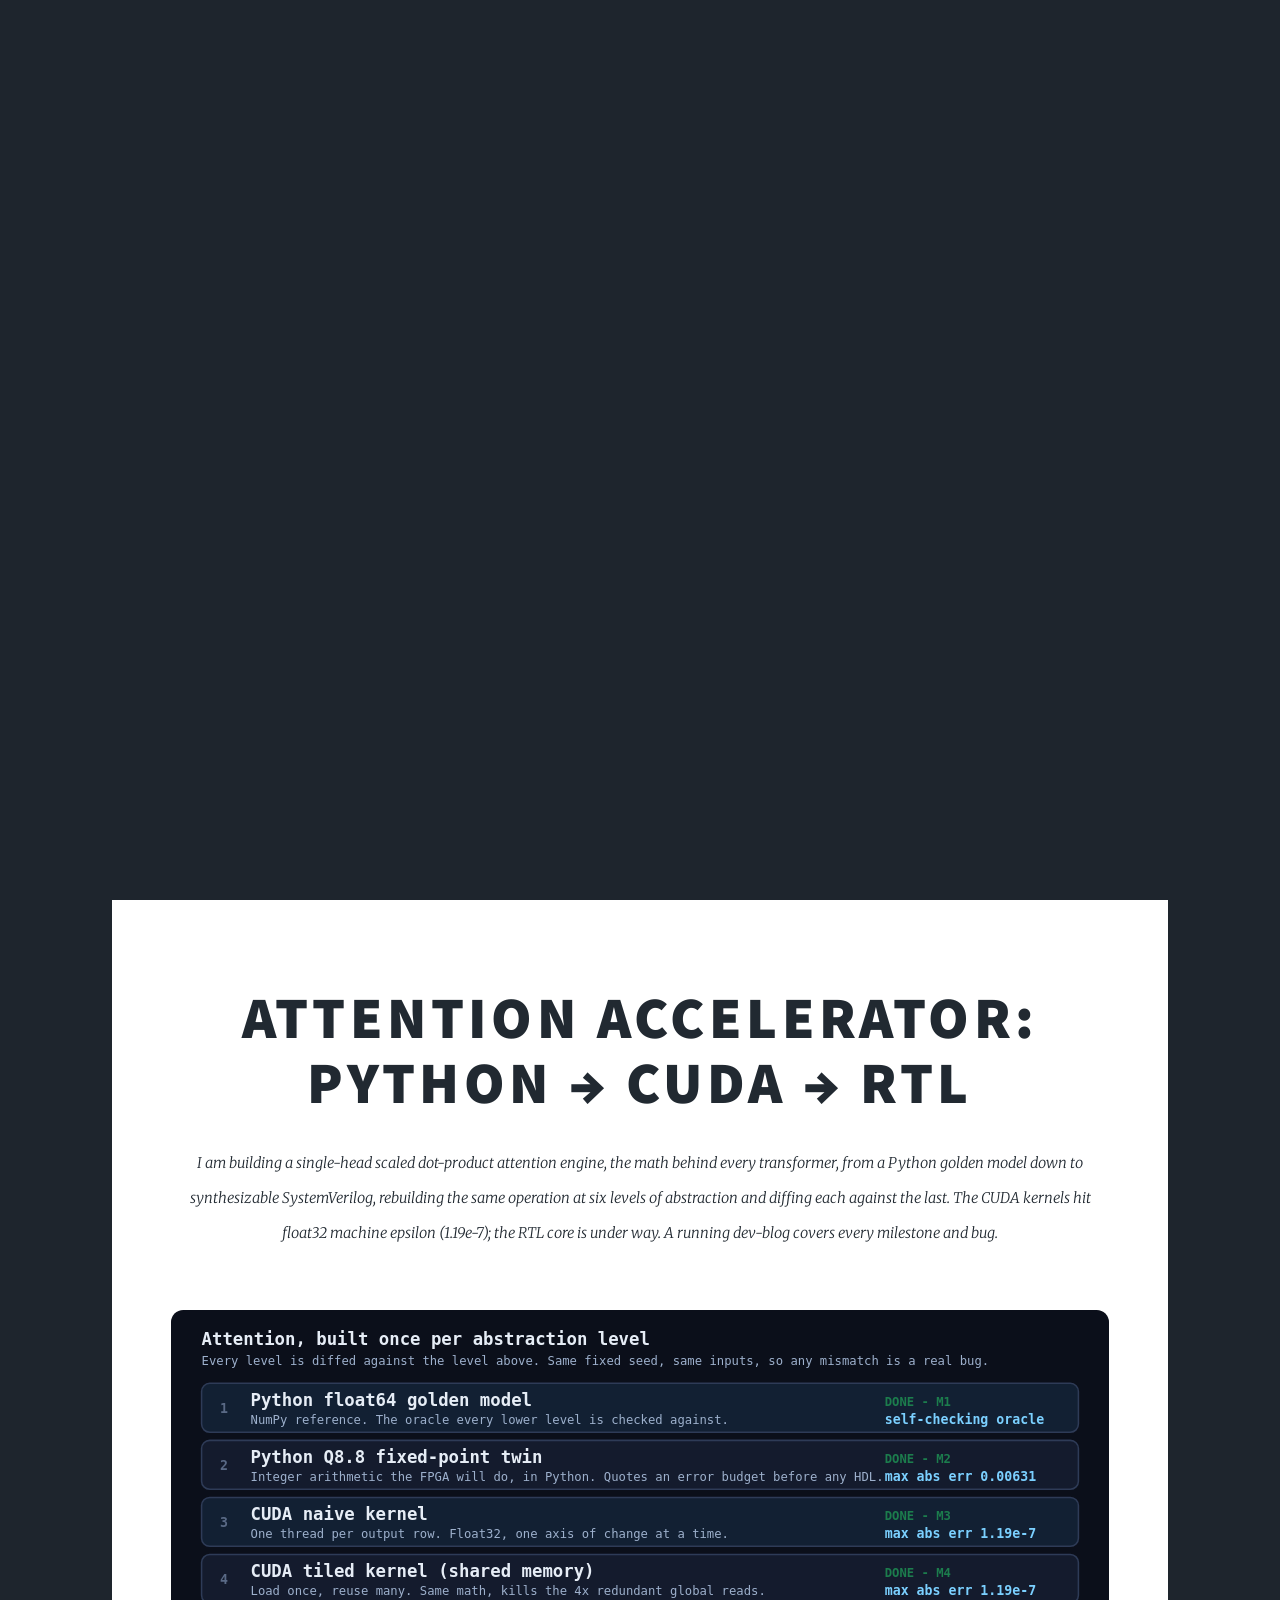
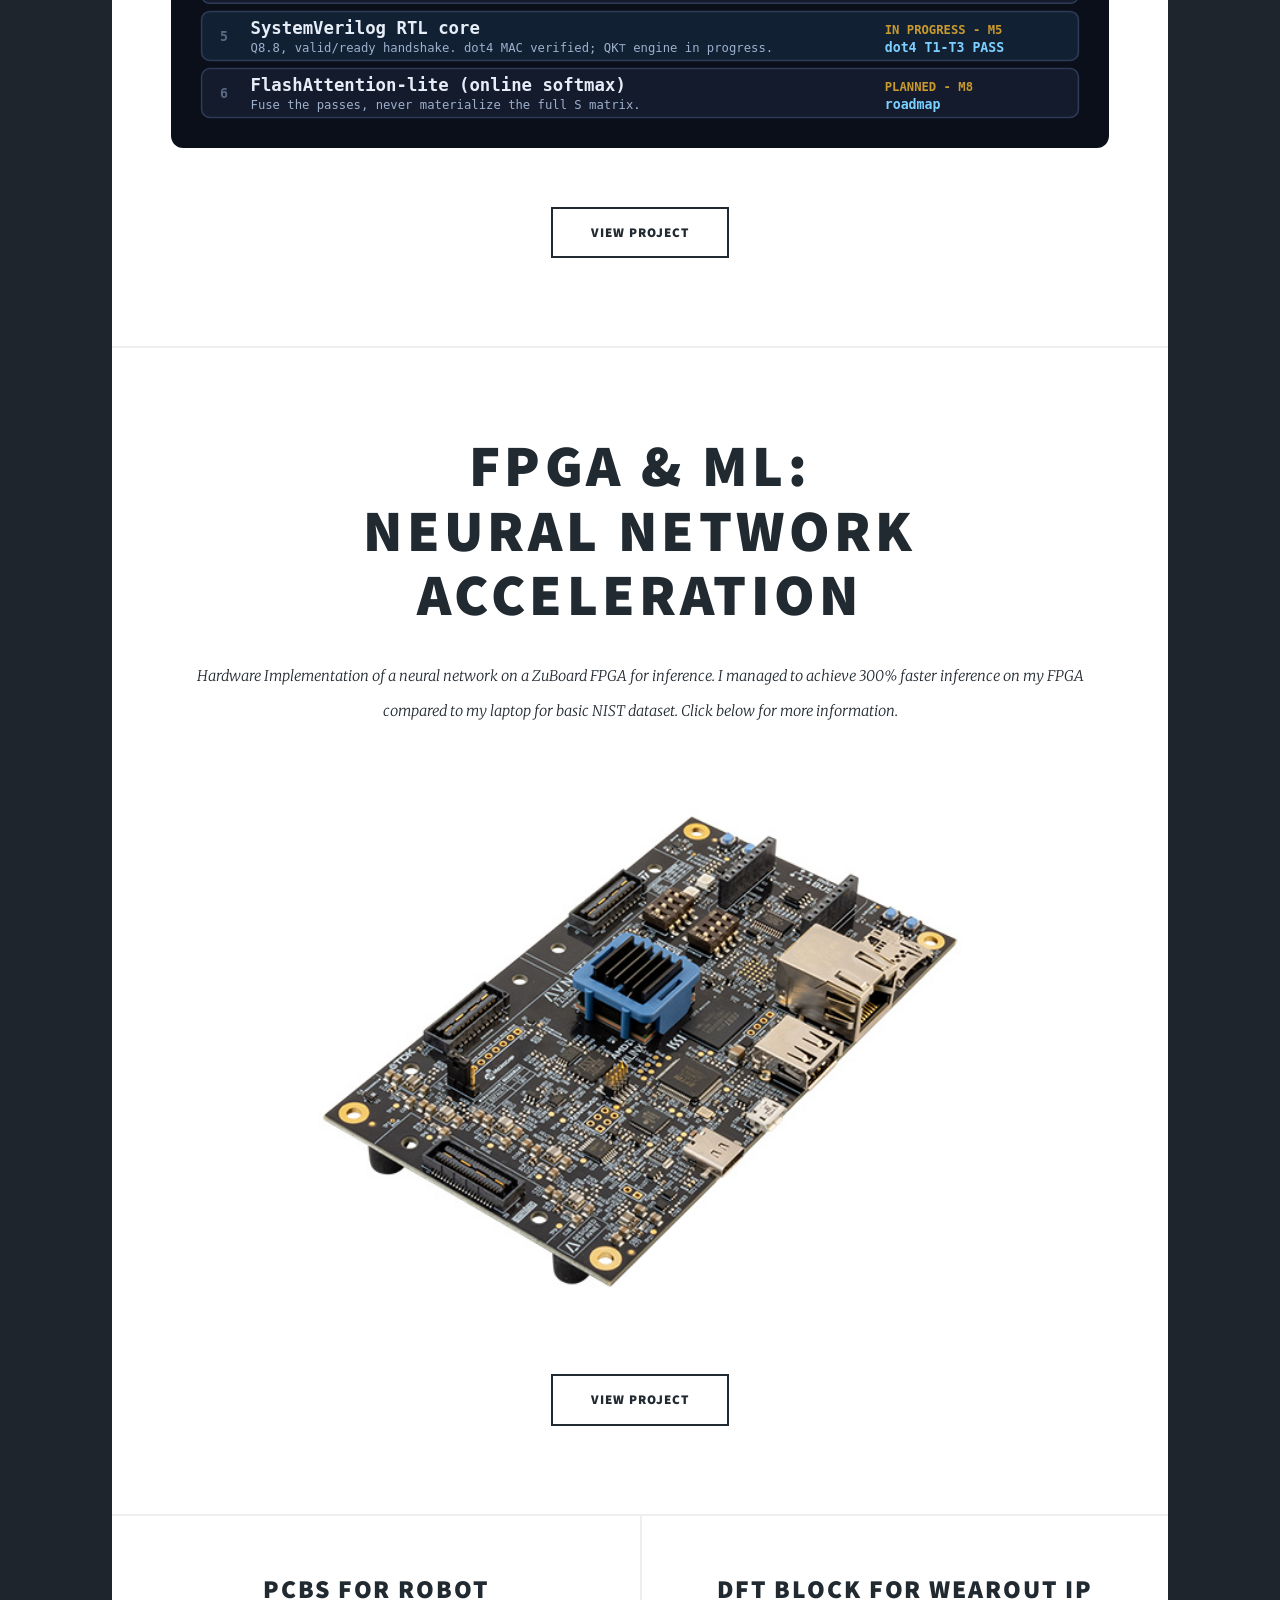
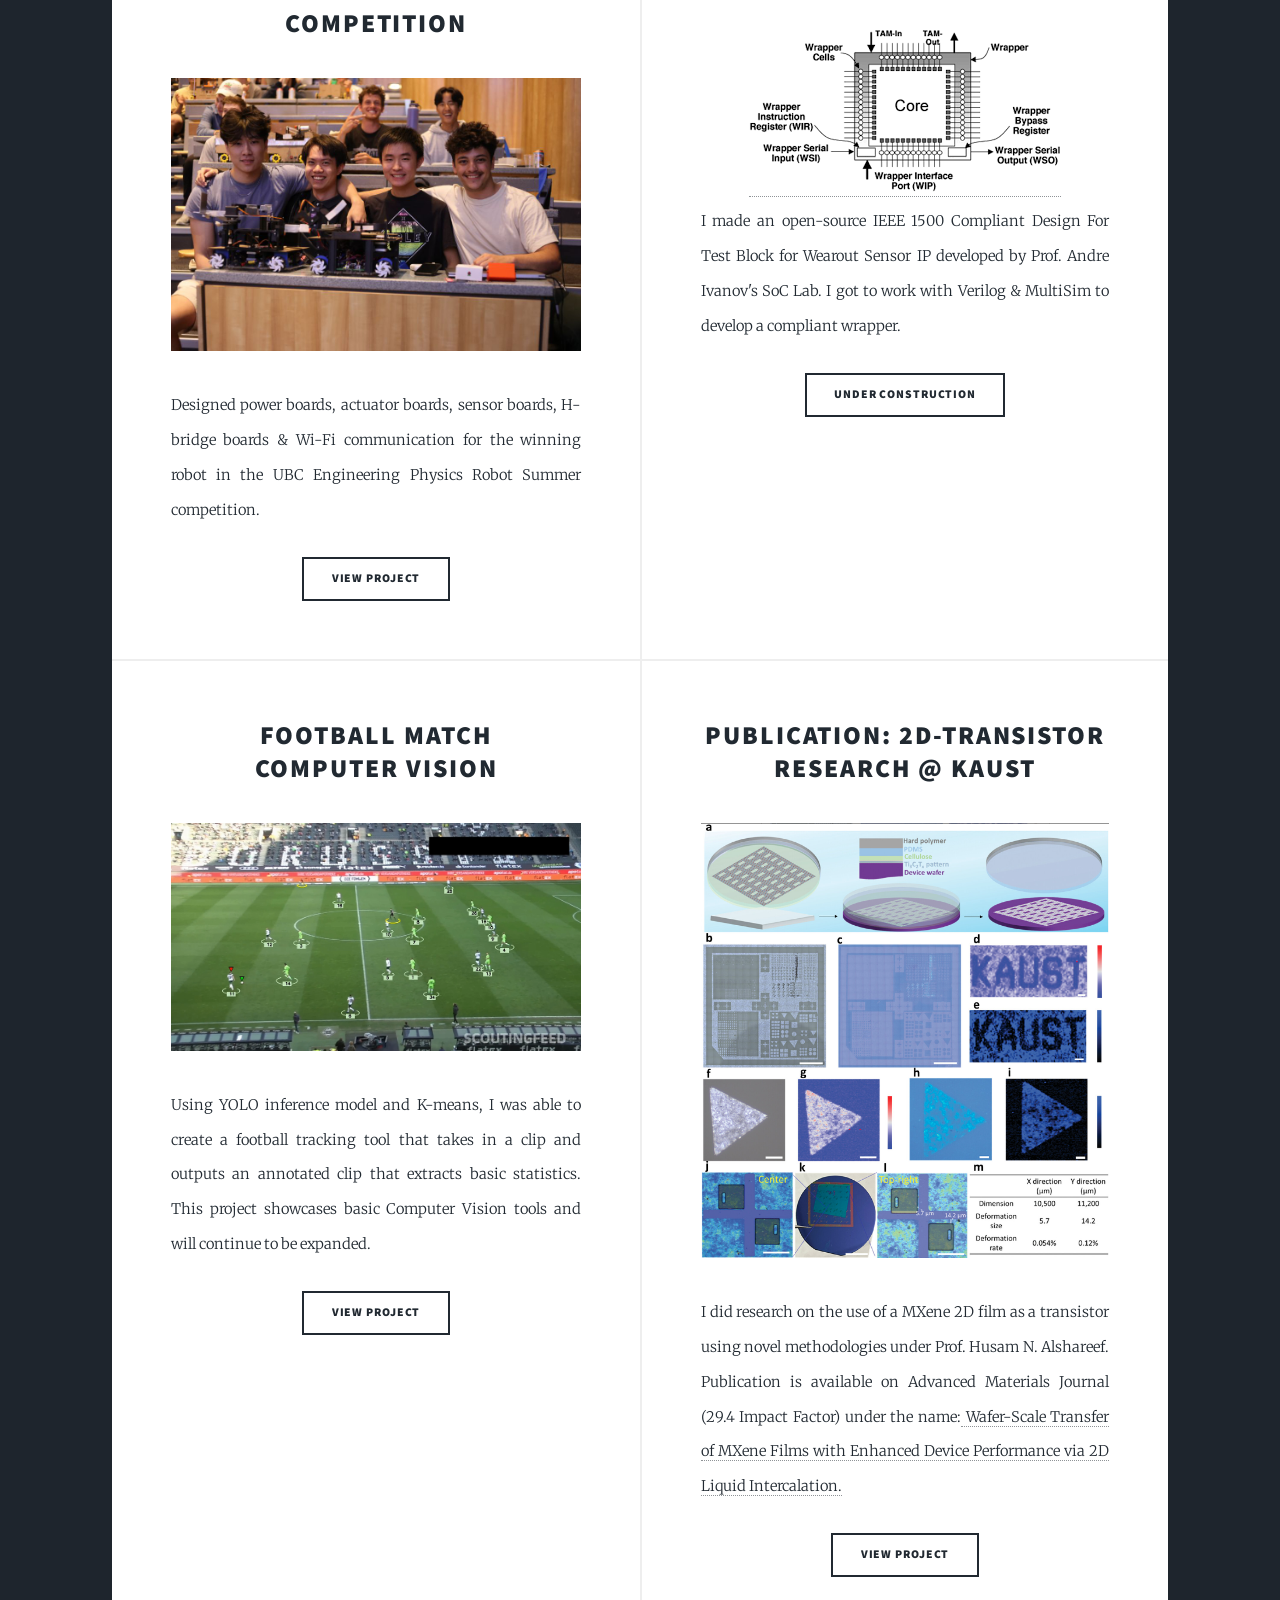
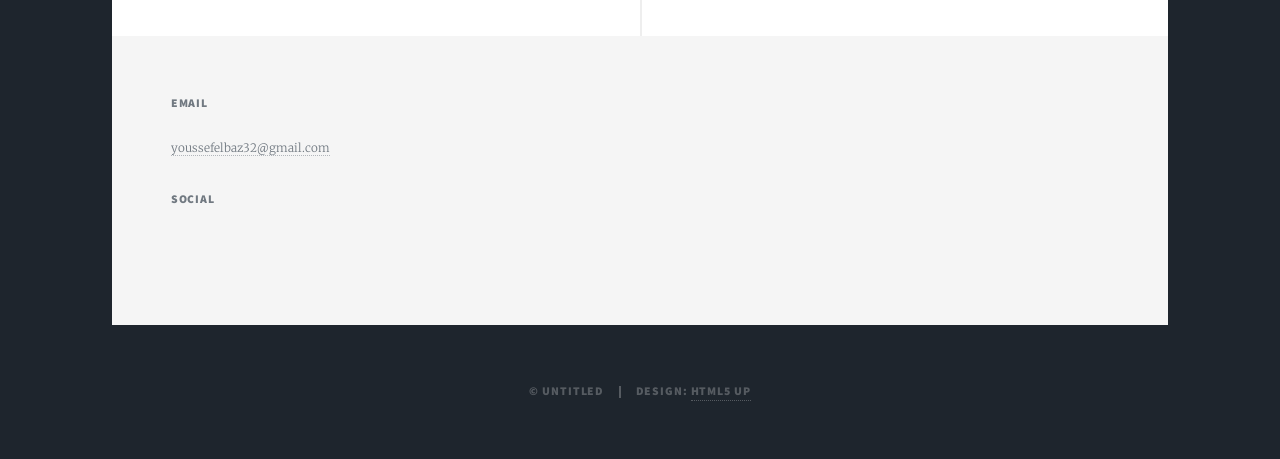
==== commit 85e9f8de: "Portfolio: remove exposed address/phone; tighten technical claims; add recruiter summary - SECURITY:" ====
--- a/index.html
+++ b/index.html
@@ -137,15 +137,6 @@
 					<footer id="footer">
 						
 						<section class="contact">
-							<section class="alt">
-								<h3>Address</h3>
-								<p>5960 Student Union Blvd<br />
-								Vancouver, BC V6T 1Z1</p>
-							</section>
-							<section>
-								<h3>Phone</h3>
-								<p><a href="#">(236) 339-3012</a></p>
-							</section>
 							<section>
 								<h3>Email</h3>
 								<p><a href="#">youssefelbaz32@gmail.com</a></p>
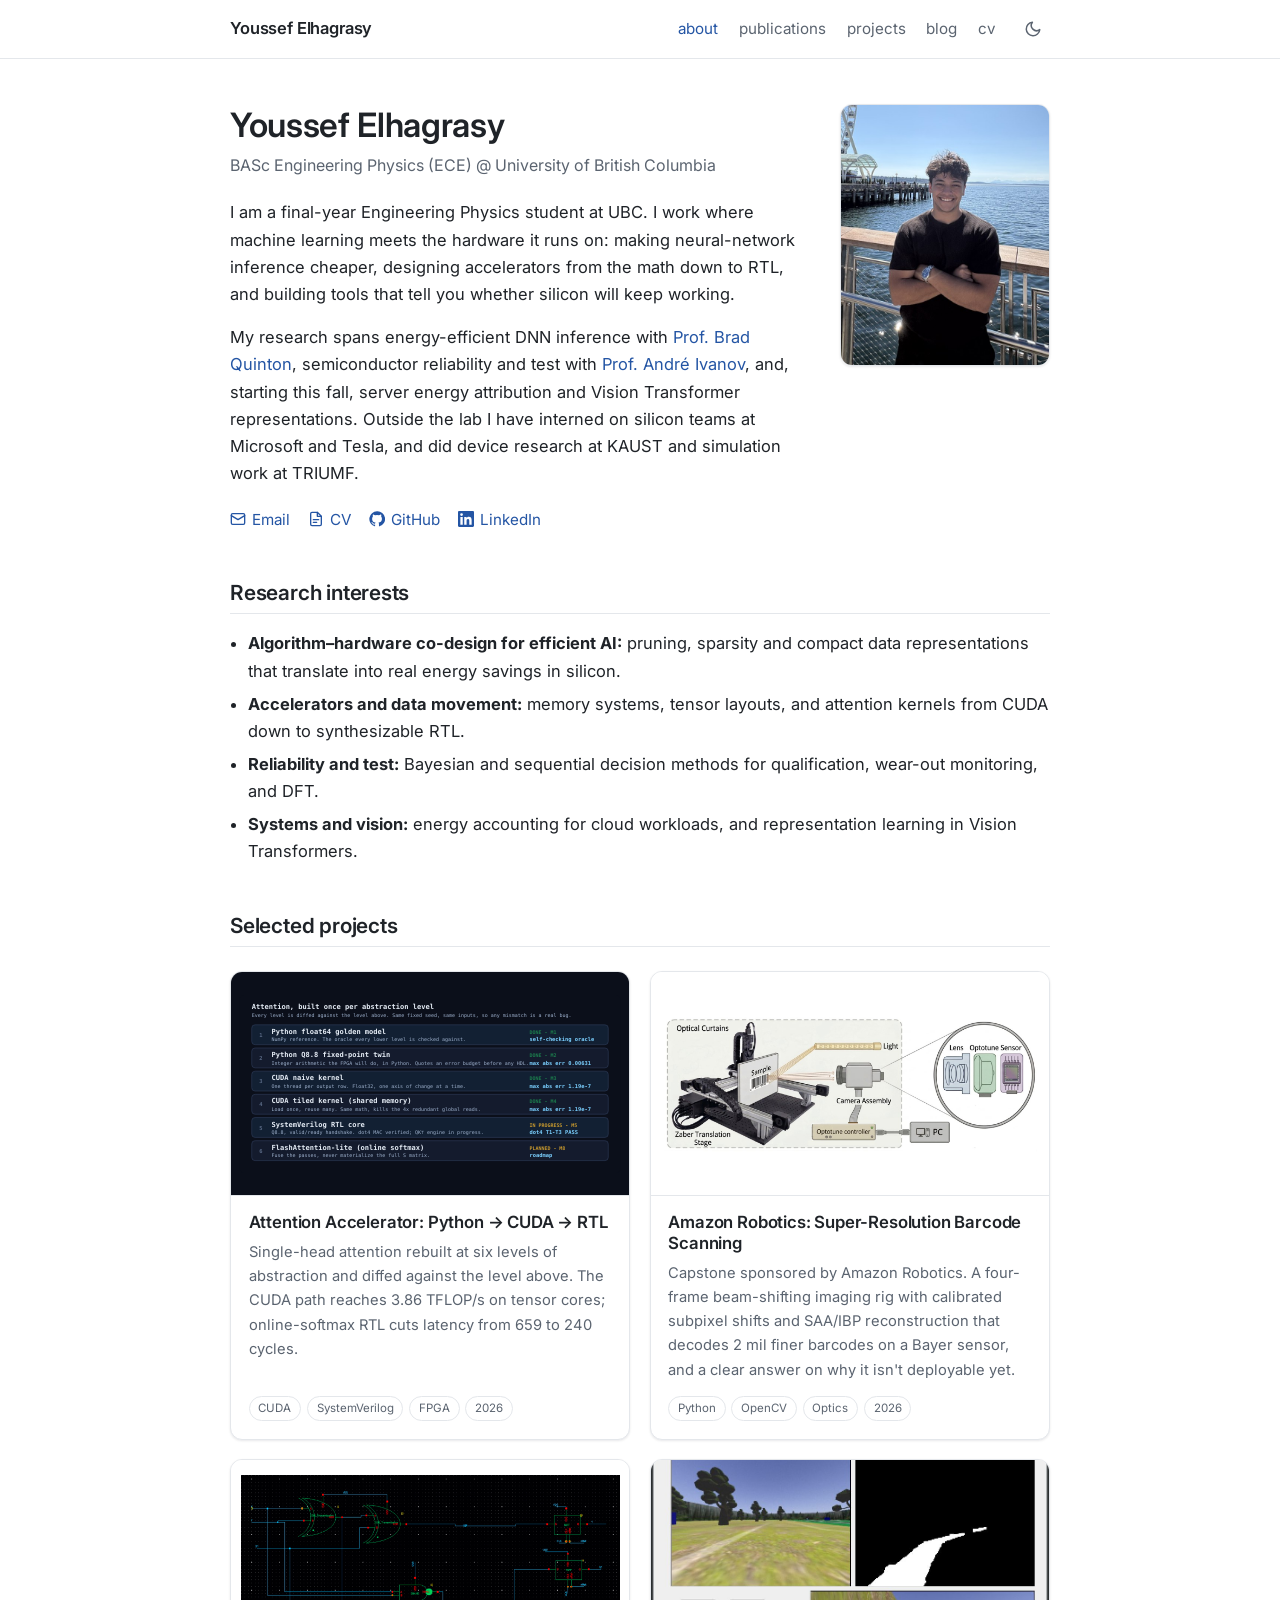
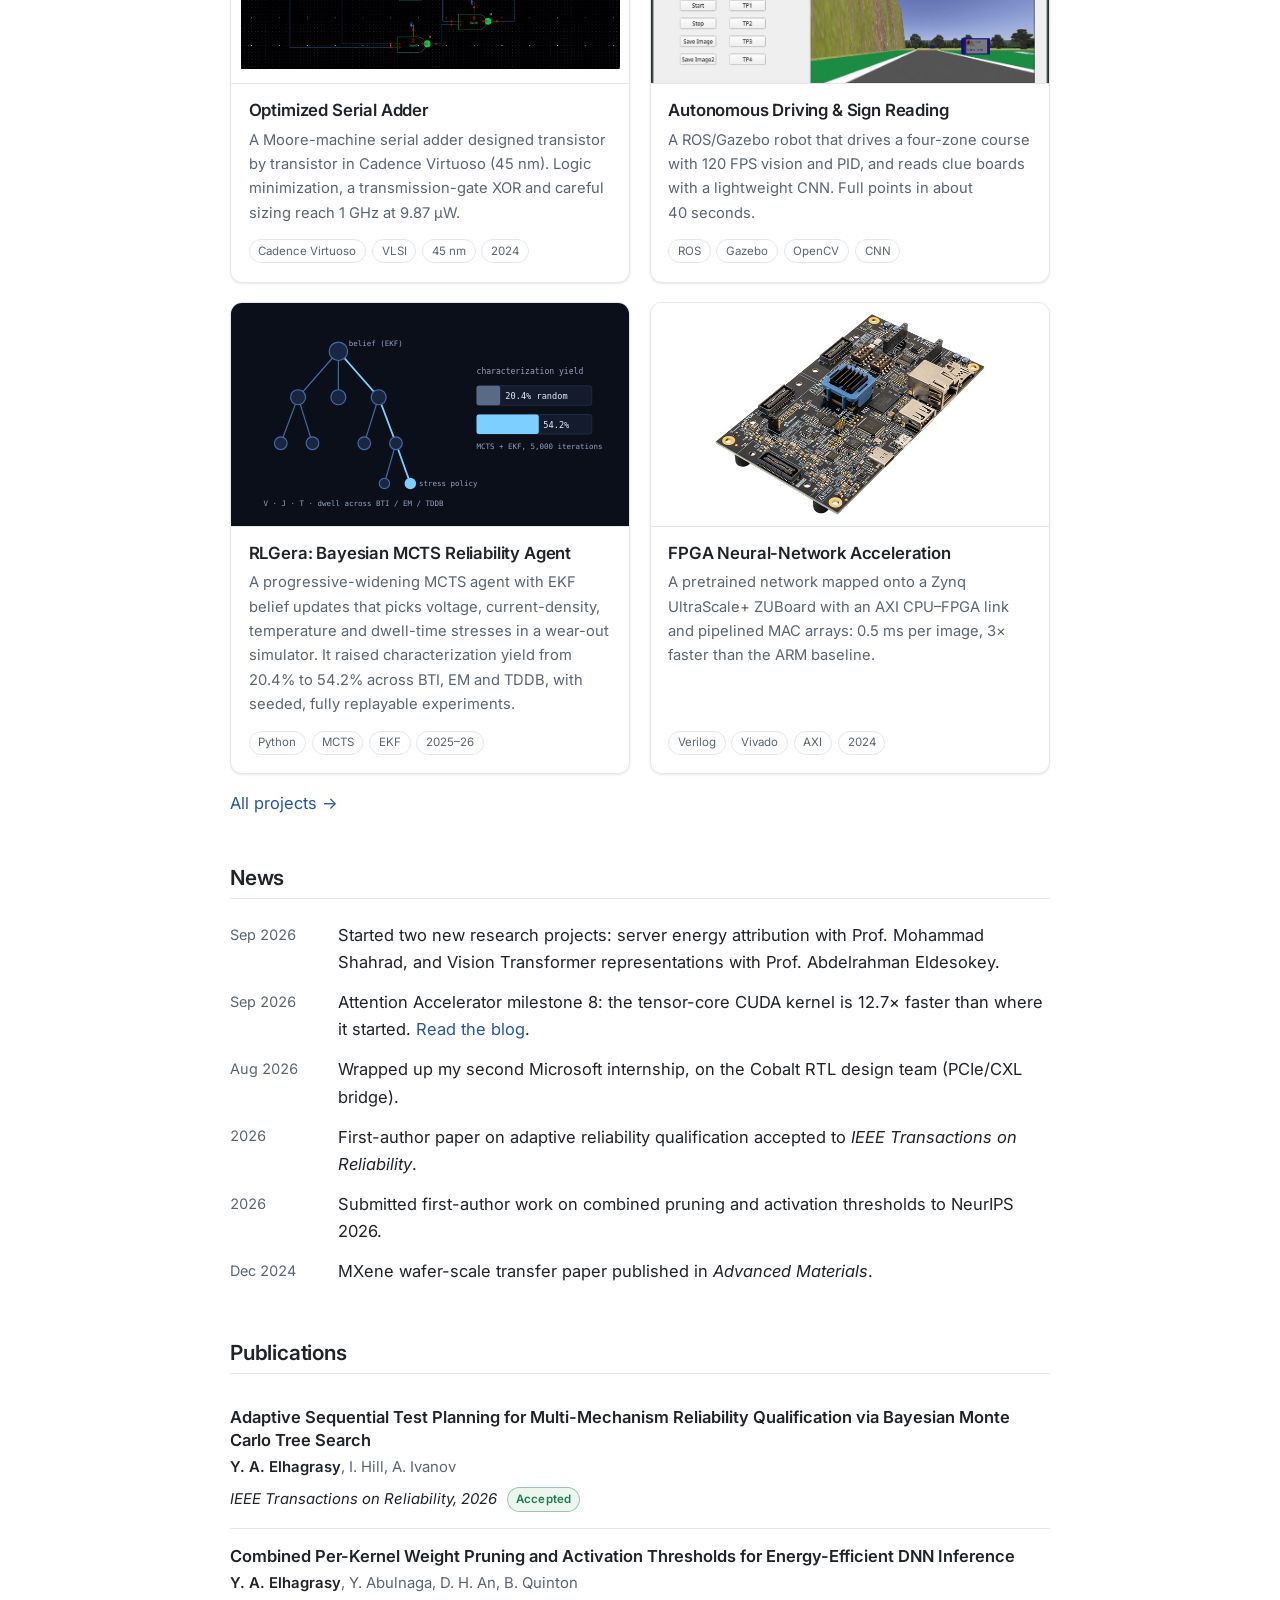
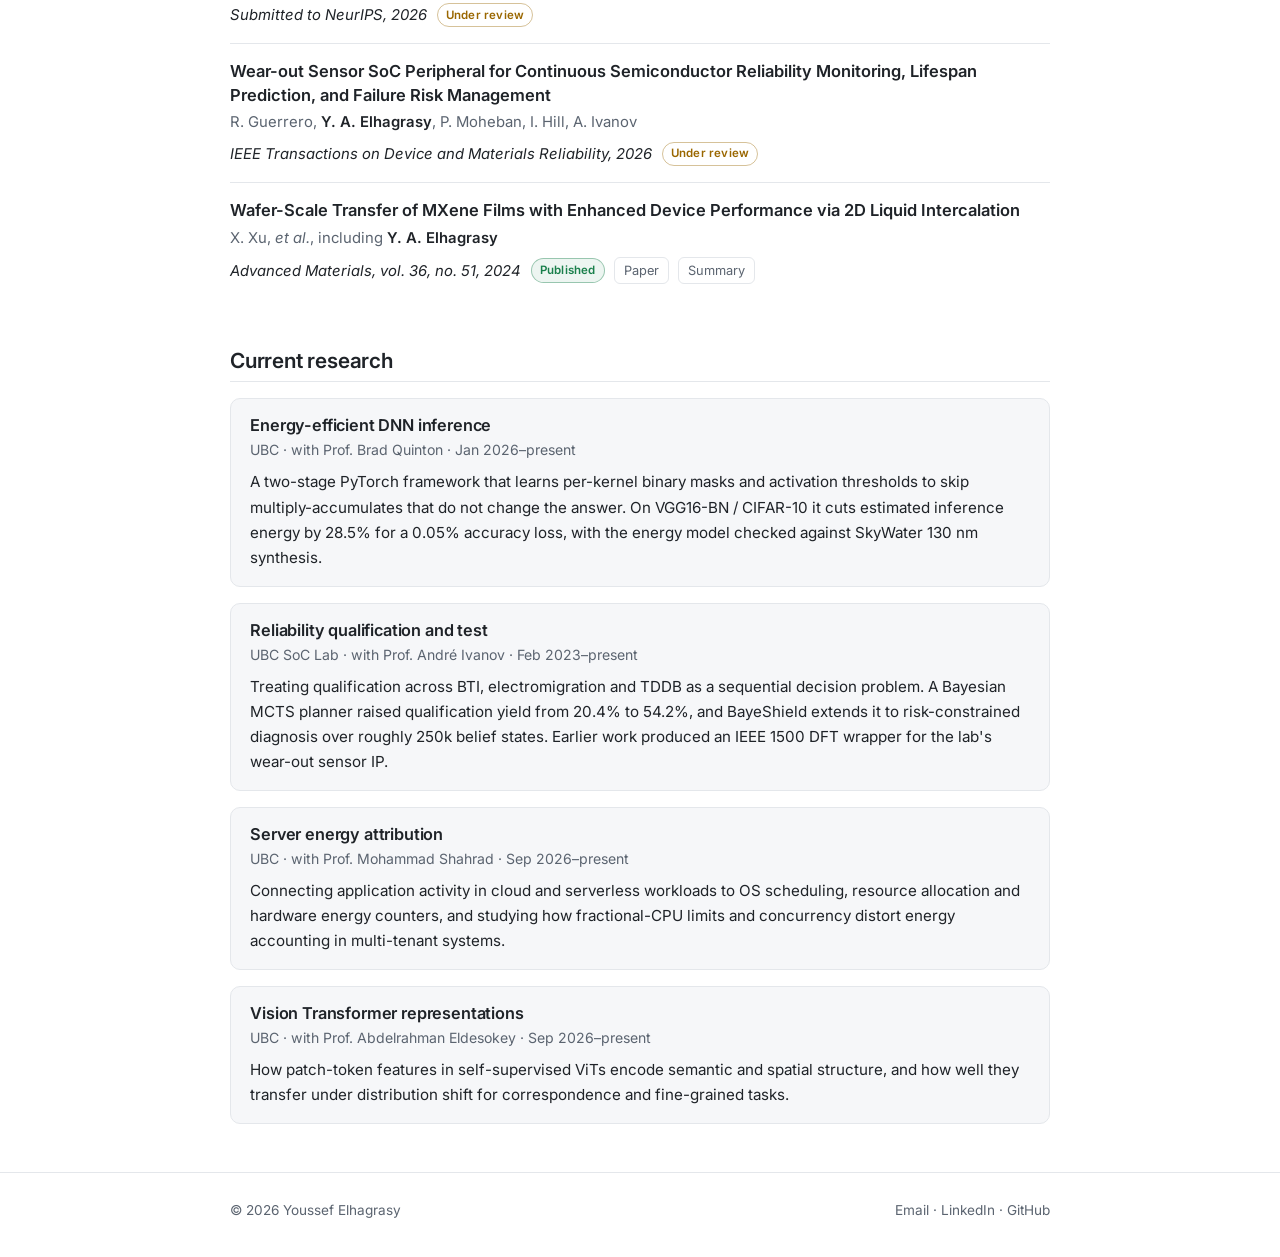
==== commit 89fcc183: "Redesign portfolio as a simple researcher site Replace the Massively template with a lightweight lig" ====
--- a/index.html
+++ b/index.html
@@ -1,171 +1,162 @@
-<!DOCTYPE HTML>
-<!--
-	Massively by HTML5 UP
-	html5up.net | @ajlkn
-	Free for personal and commercial use under the CCA 3.0 license (html5up.net/license)
--->
-<html>
-	<head>
-		<title>Youssef Elhagrasy Portfolio</title>
-		<meta charset="utf-8" />
-		<meta name="viewport" content="width=device-width, initial-scale=1, user-scalable=no" />
-		<meta property="og:image" content="images/ye-initials.jpg" />
-		<link rel="stylesheet" href="assets/css/main.css" />
-		<noscript><link rel="stylesheet" href="assets/css/noscript.css" /></noscript>
-		<link rel="icon" type="image/png" href="images/ye-initials.jpg" />
-	</head>
-	<body class="is-preload">
+<!DOCTYPE html>
+<html lang="en">
+<head>
+  <meta charset="utf-8" />
+  <meta name="viewport" content="width=device-width, initial-scale=1" />
+  <title>Youssef Elhagrasy</title>
+  <meta name="description" content="Youssef Elhagrasy: Engineering Physics at UBC. Hardware for efficient AI, reliability, and accelerator design." />
+  <meta property="og:title" content="Youssef Elhagrasy" />
+  <meta property="og:image" content="images/headshot.jpg" />
+  <link rel="icon" type="image/jpeg" href="images/ye-initials.jpg" />
+  <script>try{var t=localStorage.getItem('theme');if(t)document.documentElement.setAttribute('data-theme',t);}catch(e){}</script>
+  <link rel="preconnect" href="https://fonts.googleapis.com" />
+  <link rel="preconnect" href="https://fonts.gstatic.com" crossorigin />
+  <link href="https://fonts.googleapis.com/css2?family=Inter:wght@400;500;600&family=JetBrains+Mono:wght@400;500&display=swap" rel="stylesheet" />
+  <link rel="stylesheet" href="assets/css/site.css" />
+</head>
+<body>
+  <header class="site-header">
+    <div class="container">
+      <a class="brand" href="index.html">Youssef Elhagrasy</a>
+      <button class="icon-btn menu-toggle" aria-label="Menu" aria-expanded="false"><svg viewBox="0 0 24 24" fill="none" stroke="currentColor" stroke-width="2" stroke-linecap="round" aria-hidden="true"><path d="M4 7h16M4 12h16M4 17h16"/></svg></button>
+      <nav class="site-nav">
+        <a href="index.html" class="active">about</a>
+        <a href="index.html#publications">publications</a>
+        <a href="projects.html">projects</a>
+        <a href="Blog.html">blog</a>
+        <a href="cv.html">cv</a>
+        <button class="icon-btn theme-toggle" aria-label="Toggle dark mode"><svg class="moon" viewBox="0 0 24 24" fill="none" stroke="currentColor" stroke-width="2" stroke-linecap="round" stroke-linejoin="round" aria-hidden="true"><path d="M21 12.8A9 9 0 1 1 11.2 3a7 7 0 0 0 9.8 9.8z"/></svg><svg class="sun" viewBox="0 0 24 24" fill="none" stroke="currentColor" stroke-width="2" stroke-linecap="round" stroke-linejoin="round" aria-hidden="true"><circle cx="12" cy="12" r="4"/><path d="M12 2v2M12 20v2M4.9 4.9l1.4 1.4M17.7 17.7l1.4 1.4M2 12h2M20 12h2M4.9 19.1l1.4-1.4M17.7 6.3l1.4-1.4"/></svg></button>
+      </nav>
+    </div>
+  </header>
 
-		<!-- Wrapper -->
-			<div id="wrapper" class="fade-in">
+  <main>
+    <div class="container">
 
-				<!-- Intro -->
-					<div id="intro">
-						<h1>Youssef Elhagrasy's<br />
-						Portfolio</h1>
-						<p>Engineering Physics Student with Experience in Hardware, ML, FPGAs & PCBs <p> <a href="https://www.linkedin.com/in/youssef-elhagrasy/" target="_blank">LinkedIn</a> <p><a href="resume.html">Resume</a> </p> </p> </p>
-						<ul class="actions">
-							<li><a href="#main" class="button icon solid solo fa-arrow-down scrolly">Continue</a></li>
-						</ul>
-					</div>
+      <section class="hero">
+        <div>
+          <h1>Youssef Elhagrasy</h1>
+          <p class="subtitle">BASc Engineering Physics (ECE) @ University of British Columbia</p>
+          <p>I am a final-year Engineering Physics student at UBC. I work where machine learning meets the hardware it runs on: making neural-network inference cheaper, designing accelerators from the math down to RTL, and building tools that tell you whether silicon will keep working.</p>
+          <p>My research spans energy-efficient DNN inference with <a href="https://ece.ubc.ca/brad-quinton/" target="_blank" rel="noopener">Prof. Brad Quinton</a>, semiconductor reliability and test with <a href="https://ece.ubc.ca/andre-ivanov/" target="_blank" rel="noopener">Prof. Andr&eacute; Ivanov</a>, and, starting this fall, server energy attribution and Vision Transformer representations. Outside the lab I have interned on silicon teams at Microsoft and Tesla, and did device research at KAUST and simulation work at TRIUMF.</p>
+          <div class="links-row">
+            <a href="mailto:youssefelbaz32@gmail.com"><svg viewBox="0 0 24 24" fill="none" stroke="currentColor" stroke-width="2" stroke-linecap="round" stroke-linejoin="round" aria-hidden="true"><rect x="2" y="4" width="20" height="16" rx="2"/><path d="m22 7-10 6L2 7"/></svg>Email</a>
+            <a href="cv.html"><svg viewBox="0 0 24 24" fill="none" stroke="currentColor" stroke-width="2" stroke-linecap="round" stroke-linejoin="round" aria-hidden="true"><path d="M14 2H6a2 2 0 0 0-2 2v16a2 2 0 0 0 2 2h12a2 2 0 0 0 2-2V8z"/><path d="M14 2v6h6M8 13h8M8 17h5"/></svg>CV</a>
+            <a href="https://github.com/youssefelbaz32" target="_blank" rel="noopener"><svg viewBox="0 0 24 24" fill="currentColor" aria-hidden="true"><path d="M12 .5a11.5 11.5 0 0 0-3.64 22.41c.58.1.79-.25.79-.56v-2c-3.2.7-3.88-1.36-3.88-1.36-.52-1.33-1.28-1.69-1.28-1.69-1.05-.72.08-.7.08-.7 1.16.08 1.77 1.19 1.77 1.19 1.03 1.77 2.7 1.26 3.36.96.1-.75.4-1.26.73-1.55-2.55-.29-5.24-1.28-5.24-5.68 0-1.26.45-2.28 1.19-3.09-.12-.29-.52-1.46.11-3.05 0 0 .97-.31 3.17 1.18a11 11 0 0 1 5.77 0c2.2-1.49 3.17-1.18 3.17-1.18.63 1.59.23 2.76.11 3.05.74.81 1.19 1.83 1.19 3.09 0 4.41-2.69 5.38-5.25 5.67.41.36.78 1.06.78 2.14v3.17c0 .31.21.67.8.56A11.5 11.5 0 0 0 12 .5z"/></svg>GitHub</a>
+            <a href="https://www.linkedin.com/in/youssef-elhagrasy/" target="_blank" rel="noopener"><svg viewBox="0 0 24 24" fill="currentColor" aria-hidden="true"><path d="M20.45 20.45h-3.56v-5.57c0-1.33-.02-3.04-1.85-3.04-1.86 0-2.14 1.45-2.14 2.94v5.67H9.35V9h3.41v1.56h.05c.48-.9 1.64-1.85 3.37-1.85 3.6 0 4.27 2.37 4.27 5.46v6.28zM5.34 7.43a2.06 2.06 0 1 1 0-4.13 2.06 2.06 0 0 1 0 4.13zM7.12 20.45H3.56V9h3.56v11.45zM22.22 0H1.77C.79 0 0 .77 0 1.73v20.54C0 23.23.79 24 1.77 24h20.45c.98 0 1.78-.77 1.78-1.73V1.73C24 .77 23.2 0 22.22 0z"/></svg>LinkedIn</a>
+          </div>
+        </div>
+        <div class="portrait-wrap">
+          <img class="portrait" src="images/headshot.jpg" alt="Portrait of Youssef Elhagrasy" width="210" height="262" />
+        </div>
+      </section>
 
-				<!-- Header -->
-					<header id="header">
-						<a href="index.html" class="logo">Home</a>
-					</header>
+      <h2 class="section-title">Research interests</h2>
+      <ul class="interests">
+        <li><strong>Algorithm&ndash;hardware co-design for efficient AI:</strong> pruning, sparsity and compact data representations that translate into real energy savings in silicon.</li>
+        <li><strong>Accelerators and data movement:</strong> memory systems, tensor layouts, and attention kernels from CUDA down to synthesizable RTL.</li>
+        <li><strong>Reliability and test:</strong> Bayesian and sequential decision methods for qualification, wear-out monitoring, and DFT.</li>
+        <li><strong>Systems and vision:</strong> energy accounting for cloud workloads, and representation learning in Vision Transformers.</li>
+      </ul>
 
-				<!-- Nav -->
-					<nav id="nav">
-						<ul class="links">
-							<li class="active"><a href="index.html">Home</a></li>
-							<li><a href="resume.html">Resume</a></li>
-							<li><a href="FPGA_&_ML.html">FPGA & ML Acceleration</a></li>
-							<li><a href="Attention_Accelerator.html">Attention Accelerator</a></li>
-							<li><a href="Robot_Summer.html">Robot Summer </a></li>
-							<li><a href="Football_CV.html">Football CV</a></li>
-							<li><a href="publication.html">Transistor Publication</a></li>
-							<li><a href="Blog.html">Blog</a></li>
-						</ul>
-						<ul class="icons">
-							<li><a href="https://www.linkedin.com/in/youssef-elhagrasy/" target="_blank" class="icon brands alt fa-linkedin"><span class="label">LinkedIn</span></a></li>
-									<li><a href="https://github.com/youssefelbaz32" target="_blank" class="icon brands alt fa-github"><span class="label">GitHub</span></a></li>
-						</ul>
-					</nav>
+      <h2 class="section-title">Selected projects</h2>
+      <div class="project-grid">
+        <a class="project-card" href="Attention_Accelerator.html">
+          <div class="thumb figure"><img src="images/aa_levels.svg" alt="" loading="lazy" /></div>
+          <div class="body"><h3>Attention Accelerator: Python &rarr; CUDA &rarr; RTL</h3><p>Single-head attention rebuilt at six levels of abstraction and diffed against the level above. The CUDA path reaches 3.86 TFLOP/s on tensor cores; online-softmax RTL cuts latency from 659 to 240 cycles.</p><div class="tags"><span class="tag">CUDA</span><span class="tag">SystemVerilog</span><span class="tag">FPGA</span><span class="tag">2026</span></div></div>
+        </a>
+        <a class="project-card" href="Amazon_Robotics_Super_Resolution.html">
+          <div class="thumb contain"><img src="images/amazon_sr/system.jpg" alt="" loading="lazy" /></div>
+          <div class="body"><h3>Amazon Robotics: Super-Resolution Barcode Scanning</h3><p>Capstone sponsored by Amazon Robotics. A four-frame beam-shifting imaging rig with calibrated subpixel shifts and SAA/IBP reconstruction that decodes 2&nbsp;mil finer barcodes on a Bayer sensor, and a clear answer on why it isn't deployable yet.</p><div class="tags"><span class="tag">Python</span><span class="tag">OpenCV</span><span class="tag">Optics</span><span class="tag">2026</span></div></div>
+        </a>
+        <a class="project-card" href="Serial_Adder.html">
+          <div class="thumb contain"><img src="images/serial_adder/Full_Circuit.jpg" alt="" loading="lazy" /></div>
+          <div class="body"><h3>Optimized Serial Adder</h3><p>A Moore-machine serial adder designed transistor by transistor in Cadence Virtuoso (45&nbsp;nm). Logic minimization, a transmission-gate XOR and careful sizing reach 1&nbsp;GHz at 9.87&nbsp;&micro;W.</p><div class="tags"><span class="tag">Cadence Virtuoso</span><span class="tag">VLSI</span><span class="tag">45 nm</span><span class="tag">2024</span></div></div>
+        </a>
+        <a class="project-card" href="Autonomous_Driving.html">
+          <div class="thumb"><img src="images/enph353/gui.jpg" alt="" loading="lazy" /></div>
+          <div class="body"><h3>Autonomous Driving &amp; Sign Reading</h3><p>A ROS/Gazebo robot that drives a four-zone course with 120&nbsp;FPS vision and PID, and reads clue boards with a lightweight CNN. Full points in about 40&nbsp;seconds.</p><div class="tags"><span class="tag">ROS</span><span class="tag">Gazebo</span><span class="tag">OpenCV</span><span class="tag">CNN</span></div></div>
+        </a>
+        <a class="project-card" href="https://github.com/youssefelbaz32/RLGera">
+          <div class="thumb figure"><img src="images/rlgera.svg" alt="" loading="lazy" /></div>
+          <div class="body"><h3>RLGera: Bayesian MCTS Reliability Agent</h3><p>A progressive-widening MCTS agent with EKF belief updates that picks voltage, current-density, temperature and dwell-time stresses in a wear-out simulator. It raised characterization yield from 20.4% to 54.2% across BTI, EM and TDDB, with seeded, fully replayable experiments.</p><div class="tags"><span class="tag">Python</span><span class="tag">MCTS</span><span class="tag">EKF</span><span class="tag">2025&ndash;26</span></div></div>
+        </a>
+        <a class="project-card" href="FPGA_&_ML.html">
+          <div class="thumb"><img src="images/FPGA_image.jpg" alt="" loading="lazy" /></div>
+          <div class="body"><h3>FPGA Neural-Network Acceleration</h3><p>A pretrained network mapped onto a Zynq UltraScale+ ZUBoard with an AXI CPU&ndash;FPGA link and pipelined MAC arrays: 0.5&nbsp;ms per image, 3&times; faster than the ARM baseline.</p><div class="tags"><span class="tag">Verilog</span><span class="tag">Vivado</span><span class="tag">AXI</span><span class="tag">2024</span></div></div>
+        </a>
+      </div>
+      <p style="margin-top:1rem"><a href="projects.html">All projects &rarr;</a></p>
 
-				<!-- Main -->
-					<div id="main">
+      <h2 class="section-title">News</h2>
+      <ul class="news">
+        <li><span class="date">Sep 2026</span><span>Started two new research projects: server energy attribution with Prof. Mohammad Shahrad, and Vision Transformer representations with Prof. Abdelrahman Eldesokey.</span></li>
+        <li><span class="date">Sep 2026</span><span>Attention Accelerator milestone 8: the tensor-core CUDA kernel is 12.7&times; faster than where it started. <a href="Blog.html">Read the blog</a>.</span></li>
+        <li><span class="date">Aug 2026</span><span>Wrapped up my second Microsoft internship, on the Cobalt RTL design team (PCIe/CXL bridge).</span></li>
+        <li><span class="date">2026</span><span>First-author paper on adaptive reliability qualification accepted to <em>IEEE Transactions on Reliability</em>.</span></li>
+        <li><span class="date">2026</span><span>Submitted first-author work on combined pruning and activation thresholds to NeurIPS 2026.</span></li>
+        <li><span class="date">Dec 2024</span><span>MXene wafer-scale transfer paper published in <em>Advanced Materials</em>.</span></li>
+      </ul>
 
-						<!-- Featured Post -->
-							<article class="post featured">
-								<header class="major">
-									<h2><a href="Attention_Accelerator.html">Attention Accelerator: <br />
-									Python &rarr; CUDA &rarr; RTL</a></h2>
-									<p>I am building a single-head scaled dot-product attention engine, the math behind every transformer, from a Python golden model down to synthesizable SystemVerilog, rebuilding the same operation at six levels of abstraction and diffing each against the last. The CUDA kernels hit float32 machine epsilon (1.19e-7); the RTL core is under way. A running dev-blog covers every milestone and bug.</p>
-								</header>
-								<a href="Attention_Accelerator.html" class="image main"><img src="images/aa_levels.svg" alt="Six abstraction levels of the attention accelerator from Python float to FlashAttention-lite" /></a>
-								<ul class="actions special">
-									<li><a href="Attention_Accelerator.html" class="button large">View Project</a></li>
-								</ul>
-							</article>
+      <h2 class="section-title" id="publications">Publications</h2>
+      <ul class="pubs">
+        <li class="pub">
+          <span class="pub-title">Adaptive Sequential Test Planning for Multi-Mechanism Reliability Qualification via Bayesian Monte Carlo Tree Search</span>
+          <div class="pub-authors"><span class="me">Y.&nbsp;A.&nbsp;Elhagrasy</span>, I.&nbsp;Hill, A.&nbsp;Ivanov</div>
+          <div class="pub-meta"><span class="pub-venue">IEEE Transactions on Reliability, 2026</span><span class="badge accepted">Accepted</span></div>
+        </li>
+        <li class="pub">
+          <span class="pub-title">Combined Per-Kernel Weight Pruning and Activation Thresholds for Energy-Efficient DNN Inference</span>
+          <div class="pub-authors"><span class="me">Y.&nbsp;A.&nbsp;Elhagrasy</span>, Y.&nbsp;Abulnaga, D.&nbsp;H.&nbsp;An, B.&nbsp;Quinton</div>
+          <div class="pub-meta"><span class="pub-venue">Submitted to NeurIPS, 2026</span><span class="badge review">Under review</span></div>
+        </li>
+        <li class="pub">
+          <span class="pub-title">Wear-out Sensor SoC Peripheral for Continuous Semiconductor Reliability Monitoring, Lifespan Prediction, and Failure Risk Management</span>
+          <div class="pub-authors">R.&nbsp;Guerrero, <span class="me">Y.&nbsp;A.&nbsp;Elhagrasy</span>, P.&nbsp;Moheban, I.&nbsp;Hill, A.&nbsp;Ivanov</div>
+          <div class="pub-meta"><span class="pub-venue">IEEE Transactions on Device and Materials Reliability, 2026</span><span class="badge review">Under review</span></div>
+        </li>
+        <li class="pub">
+          <a class="pub-title" href="https://onlinelibrary.wiley.com/doi/10.1002/adma.202405214" target="_blank" rel="noopener">Wafer-Scale Transfer of MXene Films with Enhanced Device Performance via 2D Liquid Intercalation</a>
+          <div class="pub-authors">X.&nbsp;Xu, <em>et al.</em>, including <span class="me">Y.&nbsp;A.&nbsp;Elhagrasy</span></div>
+          <div class="pub-meta"><span class="pub-venue">Advanced Materials, vol.&nbsp;36, no.&nbsp;51, 2024</span><span class="badge published">Published</span>
+            <a class="pill-link" href="https://onlinelibrary.wiley.com/doi/10.1002/adma.202405214" target="_blank" rel="noopener">Paper</a>
+            <a class="pill-link" href="publication.html">Summary</a></div>
+        </li>
+      </ul>
 
-							<article class="post featured">
-								<header class="major">
-									<h2><a href="FPGA_&_ML.html">FPGA & ML: <br />
-									Neural Network Acceleration</a></h2>
-									<p>Hardware Implementation of a neural network on a ZuBoard FPGA for inference. I managed to achieve 300% faster inference on my FPGA compared to my laptop for basic NIST dataset. Click below for more information.</p>
-								</header>
-								<a href="FPGA_&_ML.html" class="image main" target="_blank"><img src="images/FPGA_image.jpg" alt="" /></a>
-								<ul class="actions special">
-									<li><a href="FPGA_&_ML.html" target="_blank" class="button large">View Project</a></li>
-								</ul>
-							</article>
+      <h2 class="section-title">Current research</h2>
+      <div class="research-list">
+        <div class="research-item">
+          <h3>Energy-efficient DNN inference</h3>
+          <div class="where">UBC &middot; with Prof. Brad Quinton &middot; Jan 2026&ndash;present</div>
+          <p>A two-stage PyTorch framework that learns per-kernel binary masks and activation thresholds to skip multiply-accumulates that do not change the answer. On VGG16-BN / CIFAR-10 it cuts estimated inference energy by 28.5% for a 0.05% accuracy loss, with the energy model checked against SkyWater 130&nbsp;nm synthesis.</p>
+        </div>
+        <div class="research-item">
+          <h3>Reliability qualification and test</h3>
+          <div class="where">UBC SoC Lab &middot; with Prof. Andr&eacute; Ivanov &middot; Feb 2023&ndash;present</div>
+          <p>Treating qualification across BTI, electromigration and TDDB as a sequential decision problem. A Bayesian MCTS planner raised qualification yield from 20.4% to 54.2%, and BayeShield extends it to risk-constrained diagnosis over roughly 250k belief states. Earlier work produced an IEEE&nbsp;1500 DFT wrapper for the lab's wear-out sensor IP.</p>
+        </div>
+        <div class="research-item">
+          <h3>Server energy attribution</h3>
+          <div class="where">UBC &middot; with Prof. Mohammad Shahrad &middot; Sep 2026&ndash;present</div>
+          <p>Connecting application activity in cloud and serverless workloads to OS scheduling, resource allocation and hardware energy counters, and studying how fractional-CPU limits and concurrency distort energy accounting in multi-tenant systems.</p>
+        </div>
+        <div class="research-item">
+          <h3>Vision Transformer representations</h3>
+          <div class="where">UBC &middot; with Prof. Abdelrahman Eldesokey &middot; Sep 2026&ndash;present</div>
+          <p>How patch-token features in self-supervised ViTs encode semantic and spatial structure, and how well they transfer under distribution shift for correspondence and fine-grained tasks.</p>
+        </div>
+      </div>
 
-						<!-- Posts -->
-							<section class="posts">
-								<article>
-									<header>
-										<h2><a href="Robot_Summer.html" target="_blank">PCBs for Robot<br />
-										Competition</a></h2>
-									</header>
-									<a href="Robot_Summer.html" target="_blank" class="image fit"><img src="images/engphys-robots-team2.jpg" alt="" /></a>
-									<p>Designed power boards, actuator boards, sensor boards, H-bridge boards & Wi-Fi communication for the winning robot in the UBC Engineering Physics Robot Summer competition.</p>
-									<ul class="actions special">
-										<li><a href="Robot_Summer.html" target="_blank" class="button">View Project</a></li>
-									</ul>
-								</article>
-								<article>
-									<header>
-										<h2>DFT Block for Wearout IP<br />
-										</h2>
-									</header>
-									<a><img src="images/DFT.png" alt="" /></a>
-									<p>I made an open-source IEEE 1500 Compliant Design For Test Block for Wearout Sensor IP developed by Prof. Andre Ivanov's SoC Lab. I got to work with Verilog & MultiSim to develop a compliant wrapper. </p>
-									<ul class="actions special">
-										<li> <a class = "button">Under construction</a></li>
-									</ul>
-								</article>
-								<article>
-									<header>
-										<h2><a href="Football_CV.html" target="_blank">Football Match<br />
-										Computer Vision</a></h2>
-									</header>
-									<a href="Football_CV.html" target="_blank" class="image fit"><img src="images/footy.png" alt="" /></a>
-									<p>Using YOLO inference model and K-means, I was able to create a football tracking tool that takes in a clip and outputs an annotated clip that extracts basic statistics. This project showcases basic Computer Vision tools and will continue to be expanded.</p>
-									<ul class="actions special">
-										<li><a href="Football_CV.html" target="_blank" class="button">View Project</a></li>
-									</ul>
-								</article>
-								<article>
-									<header>
-										<h2><a href="publication.html" target="_blank">Publication: 2D-Transistor<br />
-										Research @ KAUST</a></h2>
-									</header>
-									<a href="publication.html" class="image fit" target="_blank" ><img src="images/research.png" alt="" /></a>
-									<p>I did research on the use of a MXene 2D film as a transistor using novel methodologies under Prof. Husam N. Alshareef. Publication is available on Advanced Materials Journal (29.4 Impact Factor) under the name:<a href="https://onlinelibrary.wiley.com/doi/10.1002/adma.202405214" target="_blank"> Wafer-Scale Transfer of MXene Films with Enhanced Device Performance via 2D Liquid Intercalation.</a></p>
-									<ul class="actions special">
-										<li><a href="publication.html" target="_blank" class="button">View Project</a></li>
-									</ul>
-								</article>
-							</section>
+    </div>
+  </main>
 
-						<!-- Footer -->
-							
-
-						</div>
-
-				<!-- Footer -->
-					<footer id="footer">
-						
-						<section class="contact">
-							<section>
-								<h3>Email</h3>
-								<p><a href="#">youssefelbaz32@gmail.com</a></p>
-							</section>
-							<section>
-								<h3>Social</h3>
-								<ul class="icons alt">
-									<li><a href="https://www.linkedin.com/in/youssef-elhagrasy/" target="_blank" class="icon brands alt fa-linkedin"><span class="label">LinkedIn</span></a></li>
-									<li><a href="https://github.com/youssefelbaz32" target="_blank" class="icon brands alt fa-github"><span class="label">GitHub</span></a></li>
-								</ul>
-							</section>
-						</section>
-					</footer>
-
-				<!-- Copyright -->
-					<div id="copyright">
-						<ul><li>&copy; Untitled</li><li>Design: <a href="https://html5up.net">HTML5 UP</a></li></ul>
-					</div>
-
-			</div>
-
-		<!-- Scripts -->
-			<script src="assets/js/jquery.min.js"></script>
-			<script src="assets/js/jquery.scrollex.min.js"></script>
-			<script src="assets/js/jquery.scrolly.min.js"></script>
-			<script src="assets/js/browser.min.js"></script>
-			<script src="assets/js/breakpoints.min.js"></script>
-			<script src="assets/js/util.js"></script>
-			<script src="assets/js/main.js"></script>
-
-	</body>
-</html>+  <footer class="site-footer">
+    <div class="container">
+      <span>&copy; <span id="year">2026</span> Youssef Elhagrasy</span>
+      <span><a href="mailto:youssefelbaz32@gmail.com">Email</a> &middot; <a href="https://www.linkedin.com/in/youssef-elhagrasy/" target="_blank" rel="noopener">LinkedIn</a> &middot; <a href="https://github.com/youssefelbaz32" target="_blank" rel="noopener">GitHub</a></span>
+    </div>
+  </footer>
+  <script src="assets/js/site.js"></script>
+</body>
+</html>
--- a/assets/css/site.css
+++ b/assets/css/site.css
@@ -0,0 +1,301 @@
+/* Youssef Elhagrasy — site styles. Simple researcher layout, light/dark aware. */
+
+:root {
+  --bg: #ffffff;
+  --bg-soft: #f6f7f9;
+  --text: #1f2328;
+  --muted: #5b6470;
+  --border: #e4e7eb;
+  --accent: #2455a4;
+  --accent-soft: rgba(36, 85, 164, 0.08);
+  --good: #1a7f4b;
+  --good-soft: rgba(26, 127, 75, 0.08);
+  --warn: #9a6700;
+  --code-bg: #f3f4f6;
+  --shadow: 0 1px 2px rgba(16, 24, 40, 0.04), 0 1px 3px rgba(16, 24, 40, 0.06);
+  color-scheme: light;
+}
+
+@media (prefers-color-scheme: dark) {
+  :root:not([data-theme="light"]) {
+    --bg: #111418;
+    --bg-soft: #181c21;
+    --text: #e6e8eb;
+    --muted: #9aa4b0;
+    --border: #2a3038;
+    --accent: #7fb0ff;
+    --accent-soft: rgba(127, 176, 255, 0.10);
+    --good: #6fd19c;
+    --good-soft: rgba(111, 209, 156, 0.10);
+    --warn: #e3b341;
+    --code-bg: #1b2027;
+    --shadow: none;
+    color-scheme: dark;
+  }
+}
+:root[data-theme="dark"] {
+  --bg: #111418;
+  --bg-soft: #181c21;
+  --text: #e6e8eb;
+  --muted: #9aa4b0;
+  --border: #2a3038;
+  --accent: #7fb0ff;
+  --accent-soft: rgba(127, 176, 255, 0.10);
+  --good: #6fd19c;
+  --good-soft: rgba(111, 209, 156, 0.10);
+  --warn: #e3b341;
+  --code-bg: #1b2027;
+  --shadow: none;
+  color-scheme: dark;
+}
+
+*, *::before, *::after { box-sizing: border-box; }
+
+html { -webkit-text-size-adjust: 100%; }
+
+body {
+  margin: 0;
+  background: var(--bg);
+  color: var(--text);
+  font-family: "Inter", system-ui, -apple-system, "Segoe UI", Roboto, sans-serif;
+  font-size: 16.5px;
+  line-height: 1.65;
+  -webkit-font-smoothing: antialiased;
+  transition: background-color .2s ease, color .2s ease;
+}
+
+a { color: var(--accent); text-decoration: none; }
+a:hover { text-decoration: underline; text-underline-offset: 3px; }
+
+img { max-width: 100%; height: auto; }
+
+h1, h2, h3, h4 { line-height: 1.25; font-weight: 600; letter-spacing: -0.01em; }
+h1 { font-size: 2.1rem; margin: 0 0 .4rem; }
+h2 { font-size: 1.45rem; margin: 2.4rem 0 .8rem; }
+h3 { font-size: 1.12rem; margin: 1.8rem 0 .5rem; }
+p { margin: 0 0 1rem; }
+ul, ol { padding-left: 1.3rem; }
+li { margin: .25rem 0; }
+hr { border: 0; border-top: 1px solid var(--border); margin: 2.5rem 0; }
+
+code, pre, .mono { font-family: "JetBrains Mono", ui-monospace, SFMono-Regular, Menlo, Consolas, monospace; }
+code { font-size: .86em; background: var(--code-bg); padding: .1em .35em; border-radius: 4px; }
+pre, .mono-block {
+  font-size: .82rem; line-height: 1.55; overflow-x: auto;
+  background: var(--code-bg); border: 1px solid var(--border);
+  border-radius: 8px; padding: 1rem 1.1rem; margin: 1.2rem 0;
+}
+pre code, .mono-block code { background: none; padding: 0; font-size: inherit; }
+
+/* ---------- layout ---------- */
+
+.container { max-width: 860px; margin: 0 auto; padding: 0 20px; }
+
+.site-header {
+  position: sticky; top: 0; z-index: 10;
+  background: color-mix(in srgb, var(--bg) 88%, transparent);
+  backdrop-filter: saturate(160%) blur(8px);
+  -webkit-backdrop-filter: saturate(160%) blur(8px);
+  border-bottom: 1px solid var(--border);
+}
+.site-header .container {
+  display: flex; align-items: center; justify-content: space-between;
+  height: 58px; gap: 1rem;
+}
+.brand { font-weight: 600; color: var(--text); letter-spacing: -0.01em; white-space: nowrap; }
+.brand:hover { text-decoration: none; color: var(--accent); }
+
+.site-nav { display: flex; align-items: center; gap: 1.3rem; }
+.site-nav a { color: var(--muted); font-size: .95rem; }
+.site-nav a:hover { color: var(--text); text-decoration: none; }
+.site-nav a.active { color: var(--accent); }
+
+.icon-btn {
+  display: inline-flex; align-items: center; justify-content: center;
+  width: 34px; height: 34px; border-radius: 8px;
+  border: 1px solid transparent; background: none; color: var(--muted); cursor: pointer;
+}
+.icon-btn:hover { color: var(--text); border-color: var(--border); }
+.icon-btn svg { width: 18px; height: 18px; }
+.theme-toggle .sun { display: none; }
+:root[data-theme="dark"] .theme-toggle .sun { display: block; }
+:root[data-theme="dark"] .theme-toggle .moon { display: none; }
+@media (prefers-color-scheme: dark) {
+  :root:not([data-theme="light"]) .theme-toggle .sun { display: block; }
+  :root:not([data-theme="light"]) .theme-toggle .moon { display: none; }
+}
+.menu-toggle { display: none; }
+
+@media (max-width: 680px) {
+  .menu-toggle { display: inline-flex; }
+  .site-nav {
+    display: none; position: absolute; top: 58px; left: 0; right: 0;
+    flex-direction: column; align-items: flex-start; gap: .2rem;
+    background: var(--bg); border-bottom: 1px solid var(--border); padding: .6rem 20px 1rem;
+  }
+  .site-nav.open { display: flex; }
+  .site-nav a { padding: .35rem 0; font-size: 1rem; }
+  .site-nav .theme-toggle { margin-top: .3rem; }
+}
+
+main { padding: 2.8rem 0 3rem; }
+
+.site-footer {
+  border-top: 1px solid var(--border);
+  color: var(--muted); font-size: .85rem;
+  padding: 1.6rem 0 2.2rem;
+}
+.site-footer .container { display: flex; justify-content: space-between; flex-wrap: wrap; gap: .6rem; }
+.site-footer a { color: var(--muted); }
+.site-footer a:hover { color: var(--text); }
+
+/* ---------- home ---------- */
+
+.hero { display: grid; grid-template-columns: 1fr 210px; gap: 2.4rem; align-items: start; }
+.hero .subtitle { color: var(--muted); margin-bottom: 1.3rem; font-size: 1rem; }
+.hero .portrait {
+  width: 210px; aspect-ratio: 4 / 5; object-fit: cover; object-position: center 25%;
+  border-radius: 12px; border: 1px solid var(--border); box-shadow: var(--shadow);
+}
+.links-row { display: flex; flex-wrap: wrap; gap: .5rem 1.1rem; margin-top: 1.2rem; font-size: .95rem; }
+.links-row a { display: inline-flex; align-items: center; gap: .4rem; }
+.links-row svg { width: 16px; height: 16px; }
+
+@media (max-width: 680px) {
+  h1 { font-size: 1.75rem; }
+  .hero { grid-template-columns: 1fr; gap: 1.4rem; }
+  .hero .portrait-wrap { order: -1; }
+  .hero .portrait { width: 150px; }
+}
+
+.section-title {
+  font-size: 1.3rem; margin: 3rem 0 1rem; padding-bottom: .45rem;
+  border-bottom: 1px solid var(--border);
+}
+
+.news { list-style: none; padding: 0; margin: 0; }
+.news li { display: grid; grid-template-columns: 92px 1fr; gap: 1rem; padding: .4rem 0; margin: 0; }
+.news .date { color: var(--muted); font-size: .9rem; font-variant-numeric: tabular-nums; padding-top: .05rem; }
+@media (max-width: 520px) { .news li { grid-template-columns: 1fr; gap: 0; } }
+
+.interests { padding-left: 1.1rem; }
+.interests li { margin: .35rem 0; }
+
+/* publications */
+.pubs { list-style: none; padding: 0; margin: 0; }
+.pub { padding: 1rem 0; border-bottom: 1px solid var(--border); margin: 0; }
+.pub:last-child { border-bottom: 0; }
+.pub-title { font-weight: 600; color: var(--text); display: block; margin-bottom: .2rem; line-height: 1.4; }
+.pub-authors { color: var(--muted); font-size: .93rem; }
+.pub-authors .me { color: var(--text); font-weight: 600; }
+.pub-venue { font-size: .93rem; font-style: italic; }
+.pub-meta { display: flex; flex-wrap: wrap; align-items: center; gap: .4rem .6rem; margin-top: .45rem; }
+
+.badge {
+  display: inline-block; font-size: .72rem; font-weight: 600; letter-spacing: .02em;
+  padding: .12rem .5rem; border-radius: 999px; border: 1px solid var(--border); color: var(--muted);
+  white-space: nowrap; font-style: normal;
+}
+.badge.accepted, .badge.published { color: var(--good); border-color: color-mix(in srgb, var(--good) 40%, transparent); background: var(--good-soft); }
+.badge.review { color: var(--warn); border-color: color-mix(in srgb, var(--warn) 40%, transparent); }
+.pill-link { font-size: .8rem; padding: .12rem .55rem; border: 1px solid var(--border); border-radius: 6px; color: var(--muted); }
+.pill-link:hover { color: var(--accent); border-color: var(--accent); text-decoration: none; }
+
+/* current research */
+.research-list { display: grid; gap: 1rem; }
+.research-item {
+  border: 1px solid var(--border); border-radius: 10px; padding: 1rem 1.2rem;
+  background: var(--bg-soft);
+}
+.research-item h3 { margin: 0 0 .15rem; font-size: 1.02rem; }
+.research-item .where { color: var(--muted); font-size: .88rem; margin-bottom: .5rem; }
+.research-item p { margin: 0; font-size: .95rem; }
+
+/* ---------- projects ---------- */
+
+.project-grid { display: grid; grid-template-columns: repeat(2, 1fr); gap: 1.2rem; margin-top: 1.5rem; }
+@media (max-width: 680px) { .project-grid { grid-template-columns: 1fr; } }
+
+.project-card {
+  display: flex; flex-direction: column; border: 1px solid var(--border); border-radius: 12px;
+  overflow: hidden; background: var(--bg); color: var(--text); box-shadow: var(--shadow);
+  transition: transform .15s ease, border-color .15s ease;
+}
+a.project-card:hover { text-decoration: none; border-color: var(--accent); transform: translateY(-2px); }
+.project-card .thumb { aspect-ratio: 16 / 9; background: var(--bg-soft); border-bottom: 1px solid var(--border); overflow: hidden; }
+.project-card .thumb img { width: 100%; height: 100%; object-fit: cover; display: block; }
+.project-card .thumb.contain img { object-fit: contain; padding: .6rem; background: #fff; }
+.project-card .body { padding: 1rem 1.1rem 1.15rem; display: flex; flex-direction: column; gap: .4rem; flex: 1; }
+.project-card h3 { margin: 0; font-size: 1.05rem; }
+.project-card p { margin: 0; font-size: .92rem; color: var(--muted); }
+.project-card .tags { display: flex; flex-wrap: wrap; gap: .35rem; margin-top: auto; padding-top: .5rem; }
+
+.page-intro { color: var(--muted); max-width: 640px; }
+
+/* ---------- article pages (projects, blog) ---------- */
+
+.post header.major { margin-bottom: 1.6rem; }
+.post header.major h1 br { display: none; }
+.post header.major p { color: var(--muted); font-size: 1.02rem; }
+.back-link { display: inline-block; font-size: .9rem; margin-bottom: 1.2rem; color: var(--muted); }
+.back-link:hover { color: var(--accent); }
+
+.image { display: block; }
+.image.main, .image.fit, figure { margin: 1.6rem 0; }
+.image.main img, .image.fit img, figure img { width: 100%; display: block; border-radius: 8px; }
+figure figcaption { color: var(--muted); font-size: .88rem; margin-top: .5rem; text-align: center; }
+figure.narrow { max-width: 460px; margin-left: auto; margin-right: auto; }
+figure.white img { background: #fff; border: 1px solid var(--border); padding: .4rem; }
+
+.row { display: grid; grid-template-columns: 1fr 1fr; gap: 1rem; margin: 1rem 0; }
+.row > [class*="col-"] { min-width: 0; }
+@media (max-width: 600px) { .row { grid-template-columns: 1fr; } }
+
+.gif-container, .video-container { display: flex; justify-content: center; margin: 1.6rem 0; }
+.gif-container img { width: 100%; max-width: 560px; border-radius: 8px; }
+.video-container iframe { width: 100%; max-width: 720px; aspect-ratio: 16 / 9; height: auto; border: 0; border-radius: 8px; }
+
+ul.actions { list-style: none; padding: 0; display: flex; flex-wrap: wrap; gap: .6rem; margin: 1.2rem 0; }
+ul.actions li { margin: 0; }
+.button, .btn {
+  display: inline-flex; align-items: center; gap: .4rem;
+  padding: .5rem 1rem; border-radius: 8px; font-size: .92rem; font-weight: 500;
+  border: 1px solid var(--border); color: var(--text); background: var(--bg);
+}
+.button:hover, .btn:hover { border-color: var(--accent); color: var(--accent); text-decoration: none; }
+.btn.primary { background: var(--accent); border-color: var(--accent); color: var(--bg); }
+.btn.primary:hover { opacity: .9; color: var(--bg); }
+
+.table-wrapper { overflow-x: auto; margin: 1.4rem 0; }
+table { width: 100%; border-collapse: collapse; font-size: .9rem; }
+th, td { text-align: left; padding: .5rem .7rem; border-bottom: 1px solid var(--border); vertical-align: top; }
+thead th { font-weight: 600; color: var(--muted); border-bottom-width: 2px; }
+.result-table td { font-family: "JetBrains Mono", ui-monospace, Menlo, monospace; font-size: .85rem; }
+
+.stats { display: grid; grid-template-columns: repeat(auto-fit, minmax(150px, 1fr)); gap: .8rem; margin: 1.6rem 0; }
+.stat { border: 1px solid var(--border); border-radius: 10px; padding: .8rem 1rem; background: var(--bg-soft); }
+.stat .v { font-size: 1.35rem; font-weight: 600; font-variant-numeric: tabular-nums; }
+.stat .l { color: var(--muted); font-size: .83rem; }
+
+/* callouts + blog bits (shared by Attention Accelerator + Blog) */
+.callout { padding: .9rem 1.15rem; border-radius: 0 8px 8px 0; margin: 1.6rem 0; }
+.callout .k { display: block; font-family: "JetBrains Mono", ui-monospace, Menlo, monospace; font-size: .7rem; letter-spacing: .14em; text-transform: uppercase; margin-bottom: .35rem; }
+.callout p { margin: 0; }
+.callout.idea { border-left: 3px solid var(--accent); background: var(--accent-soft); }
+.callout.idea .k { color: var(--accent); }
+.callout.take { border-left: 3px solid var(--good); background: var(--good-soft); }
+.callout.take .k { color: var(--good); }
+
+.entry-date { display: inline-block; font-family: "JetBrains Mono", ui-monospace, Menlo, monospace; font-size: .78rem; letter-spacing: .1em; color: var(--muted); margin-bottom: .3rem; }
+.tag { display: inline-block; font-size: .72rem; padding: .1rem .55rem; border: 1px solid var(--border); border-radius: 999px; margin-left: .5rem; vertical-align: middle; color: var(--muted); }
+.project-card .tag { margin-left: 0; }
+.tag.done { color: var(--good); border-color: color-mix(in srgb, var(--good) 40%, transparent); }
+.tag.wip { color: var(--warn); border-color: color-mix(in srgb, var(--warn) 40%, transparent); }
+.tbd { font-family: "JetBrains Mono", ui-monospace, Menlo, monospace; font-size: .85em; color: var(--warn); }
+.post article h2 { margin-top: .4rem; }
+hr.entry-sep { margin: 3.2rem 0; }
+
+/* CV page */
+.cv-frame { width: 100%; height: 125vh; border: 1px solid var(--border); border-radius: 10px; background: var(--bg-soft); }
+@media (max-width: 680px) { .cv-frame { height: 80vh; } }
+.project-card .thumb.figure img { object-fit: contain; background: #0b0f1a; padding: .5rem; }
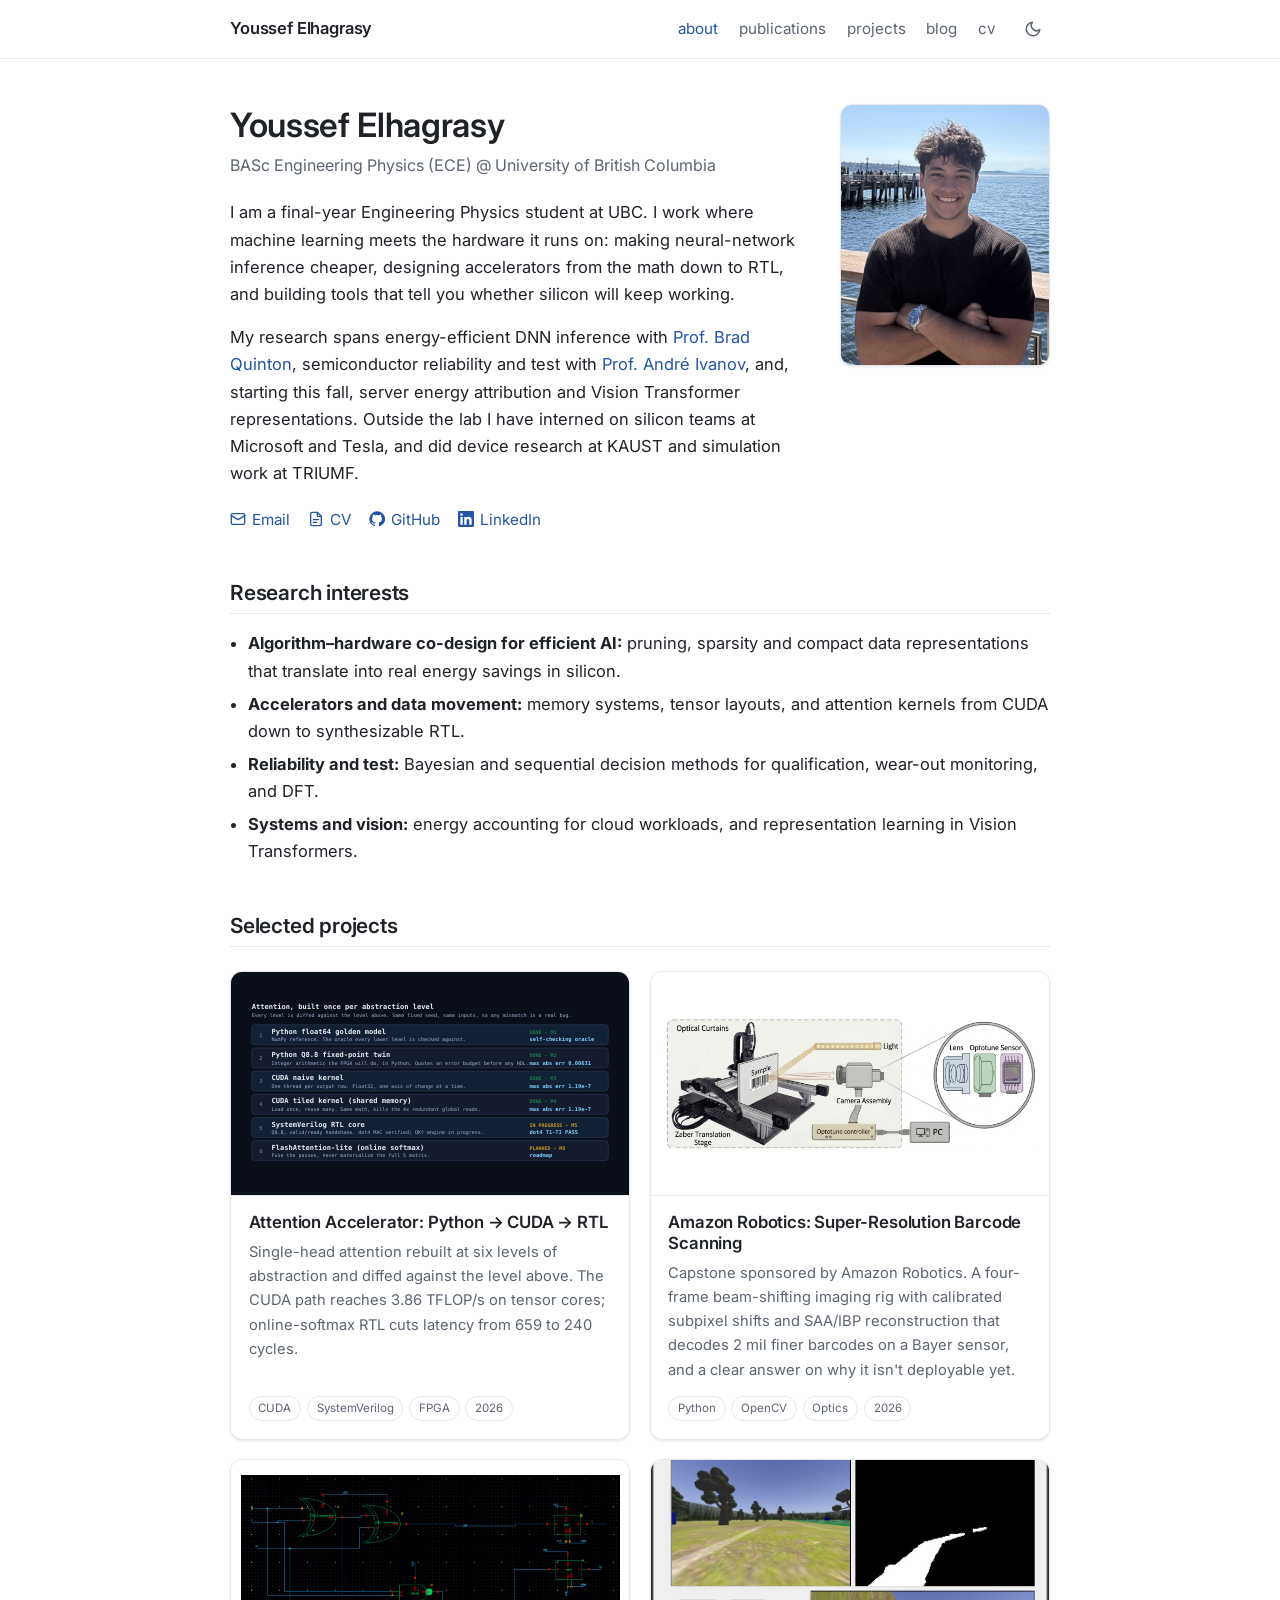
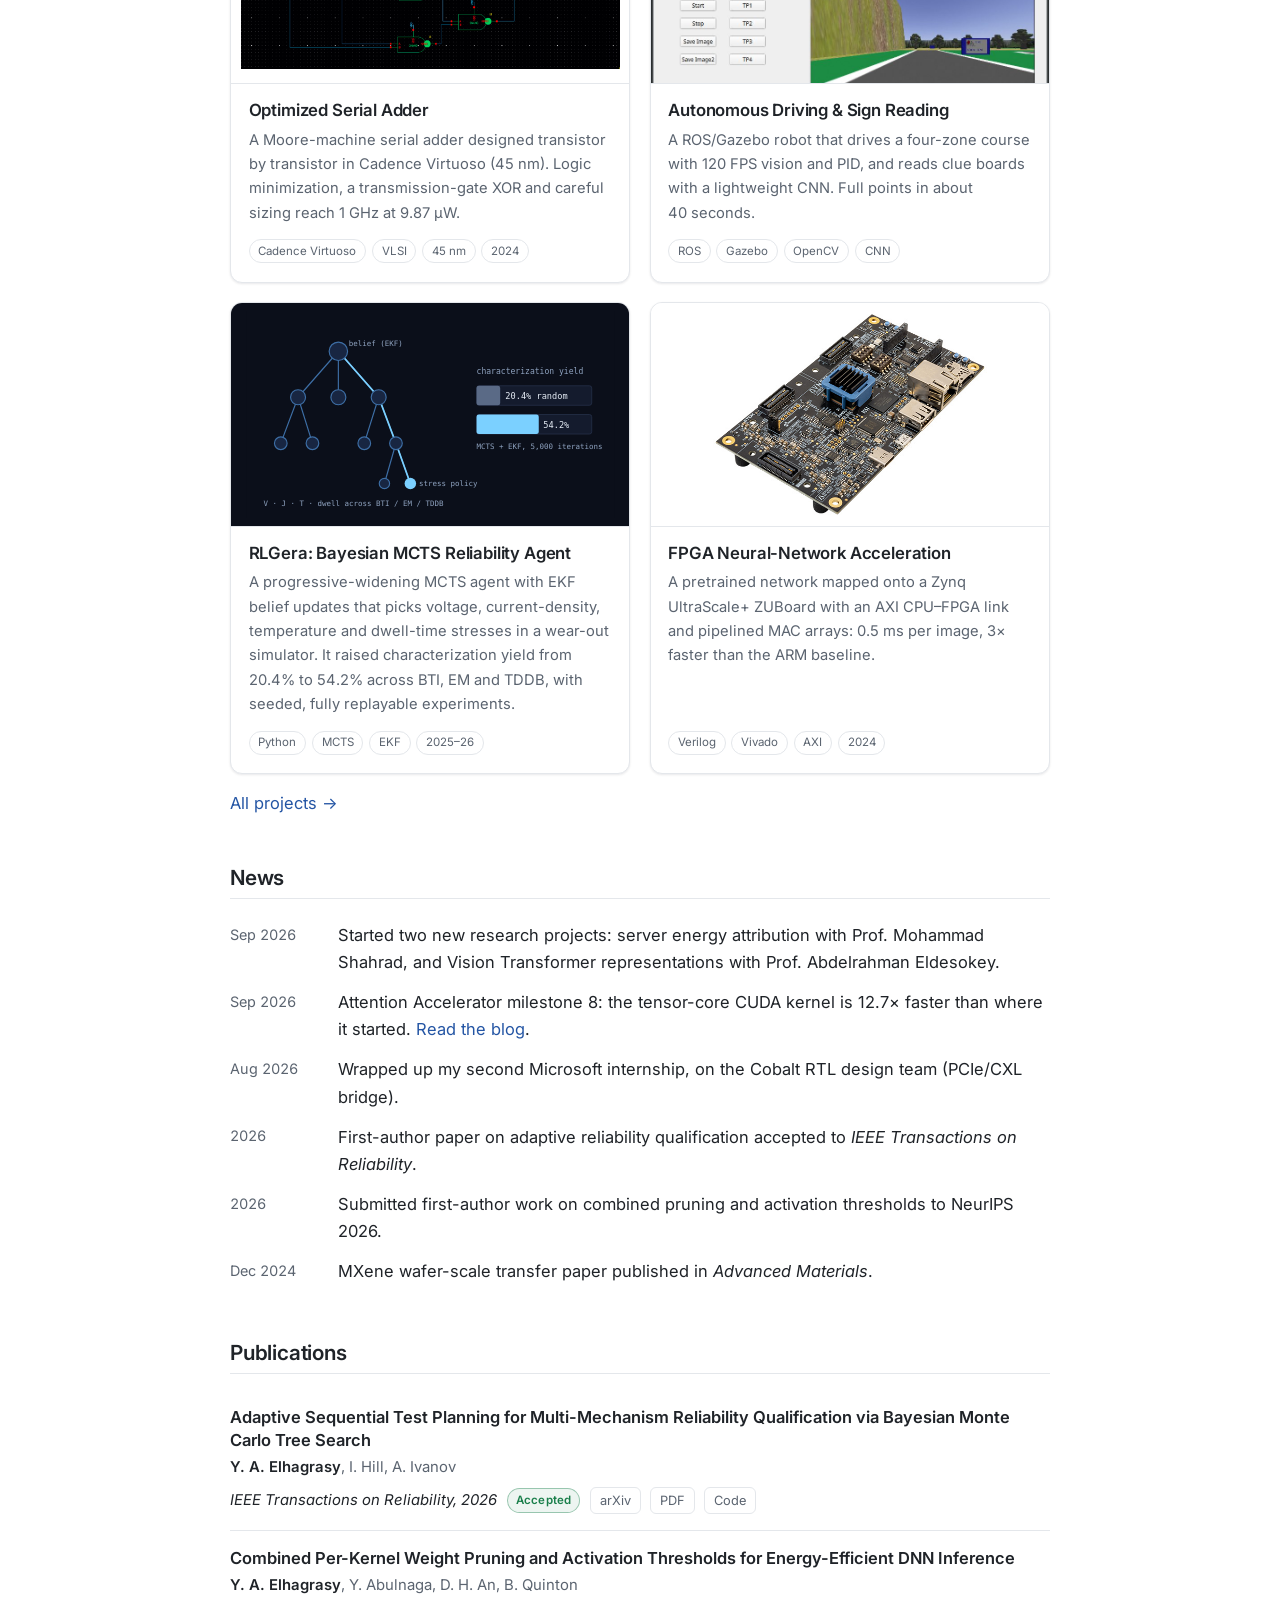
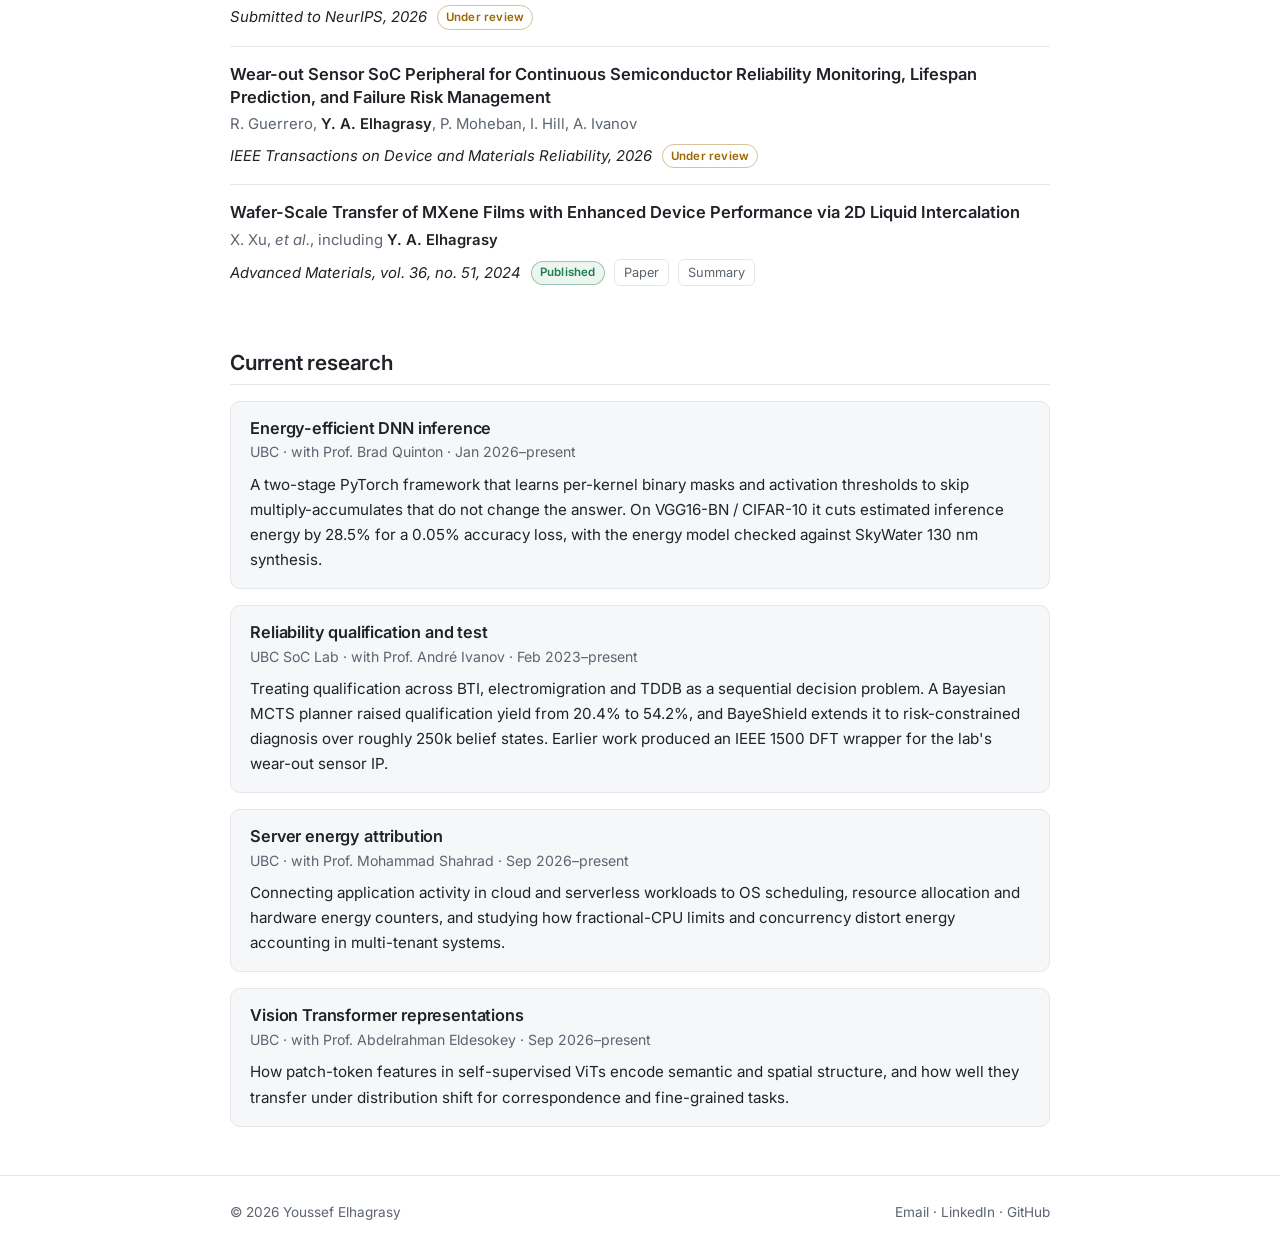
==== commit 28e008e0: "Link reliability test-planning paper to arXiv and code" ====
--- a/index.html
+++ b/index.html
@@ -101,9 +101,12 @@
       <h2 class="section-title" id="publications">Publications</h2>
       <ul class="pubs">
         <li class="pub">
-          <span class="pub-title">Adaptive Sequential Test Planning for Multi-Mechanism Reliability Qualification via Bayesian Monte Carlo Tree Search</span>
+          <a class="pub-title" href="https://arxiv.org/abs/2608.09622" target="_blank" rel="noopener">Adaptive Sequential Test Planning for Multi-Mechanism Reliability Qualification via Bayesian Monte Carlo Tree Search</a>
           <div class="pub-authors"><span class="me">Y.&nbsp;A.&nbsp;Elhagrasy</span>, I.&nbsp;Hill, A.&nbsp;Ivanov</div>
-          <div class="pub-meta"><span class="pub-venue">IEEE Transactions on Reliability, 2026</span><span class="badge accepted">Accepted</span></div>
+          <div class="pub-meta"><span class="pub-venue">IEEE Transactions on Reliability, 2026</span><span class="badge accepted">Accepted</span>
+            <a class="pill-link" href="https://arxiv.org/abs/2608.09622" target="_blank" rel="noopener">arXiv</a>
+            <a class="pill-link" href="https://arxiv.org/pdf/2608.09622" target="_blank" rel="noopener">PDF</a>
+            <a class="pill-link" href="https://github.com/youssefelbaz32/RLGera" target="_blank" rel="noopener">Code</a></div>
         </li>
         <li class="pub">
           <span class="pub-title">Combined Per-Kernel Weight Pruning and Activation Thresholds for Energy-Efficient DNN Inference</span>
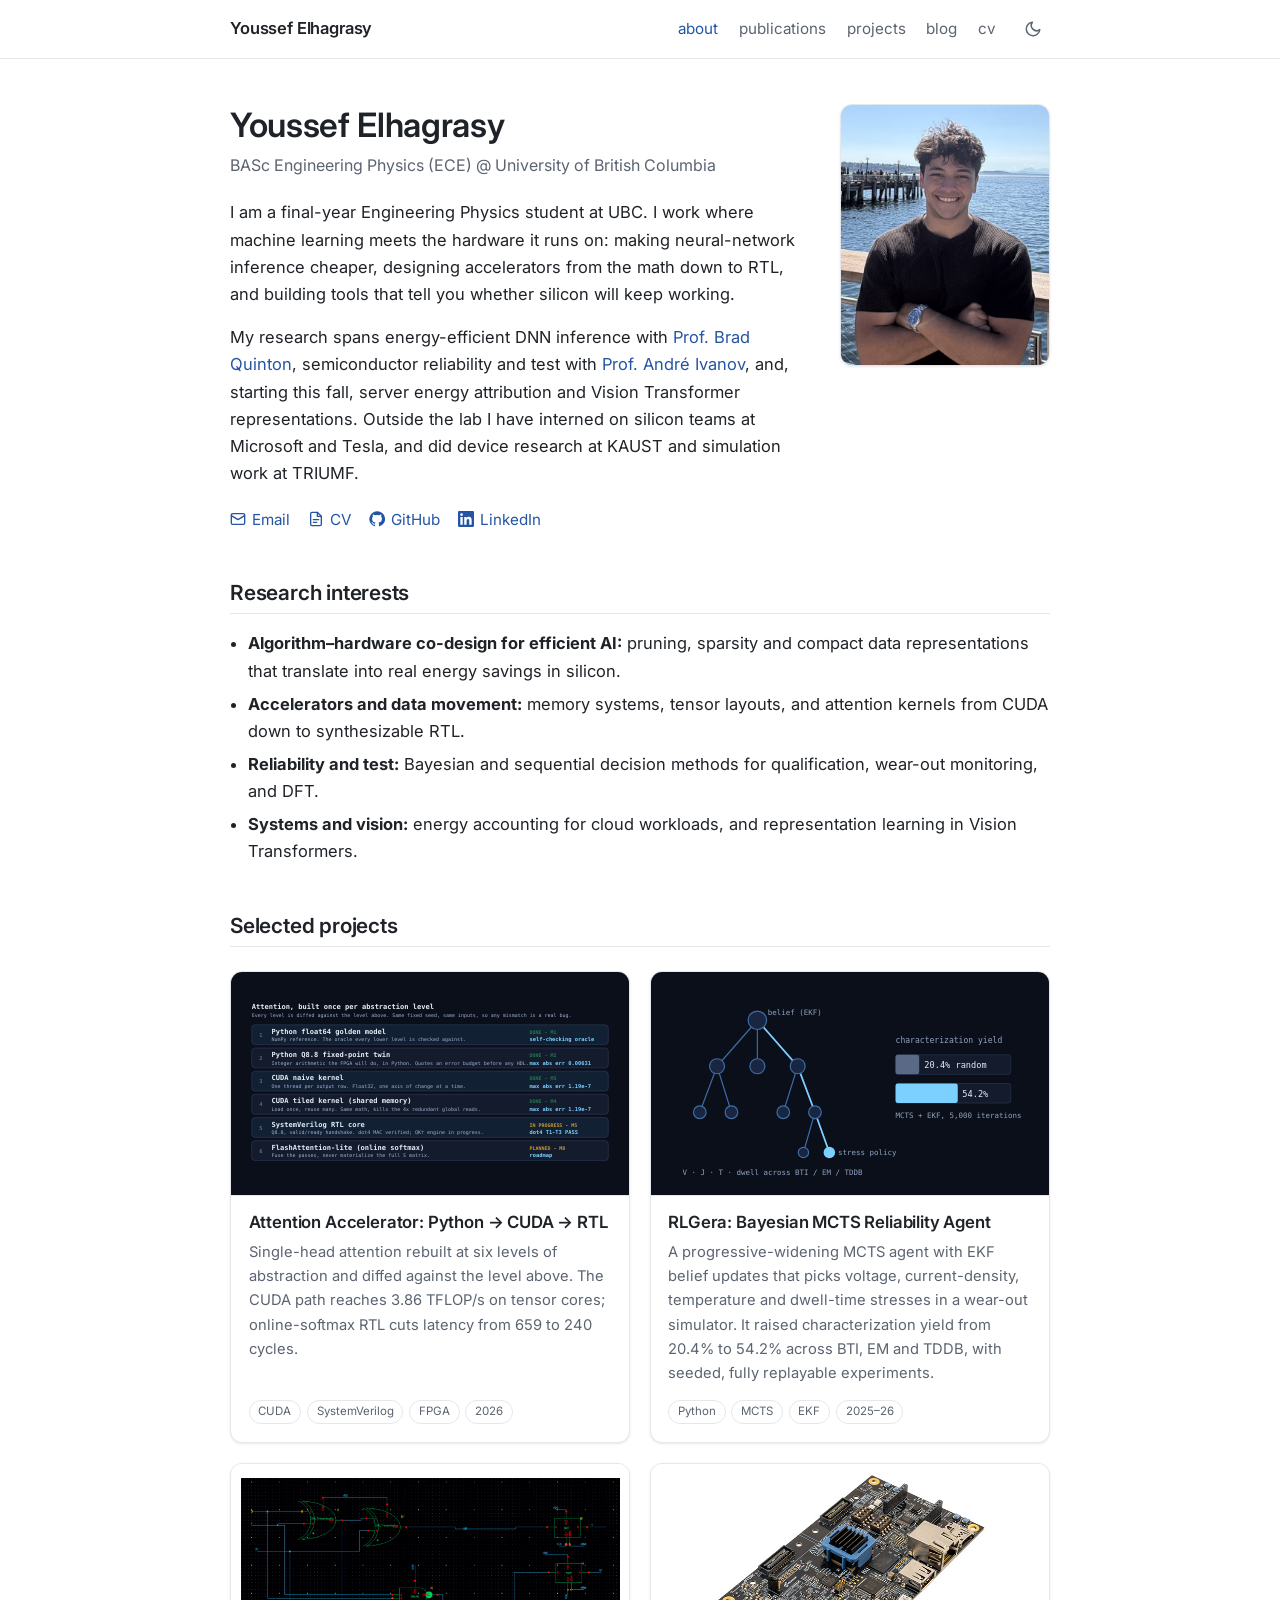
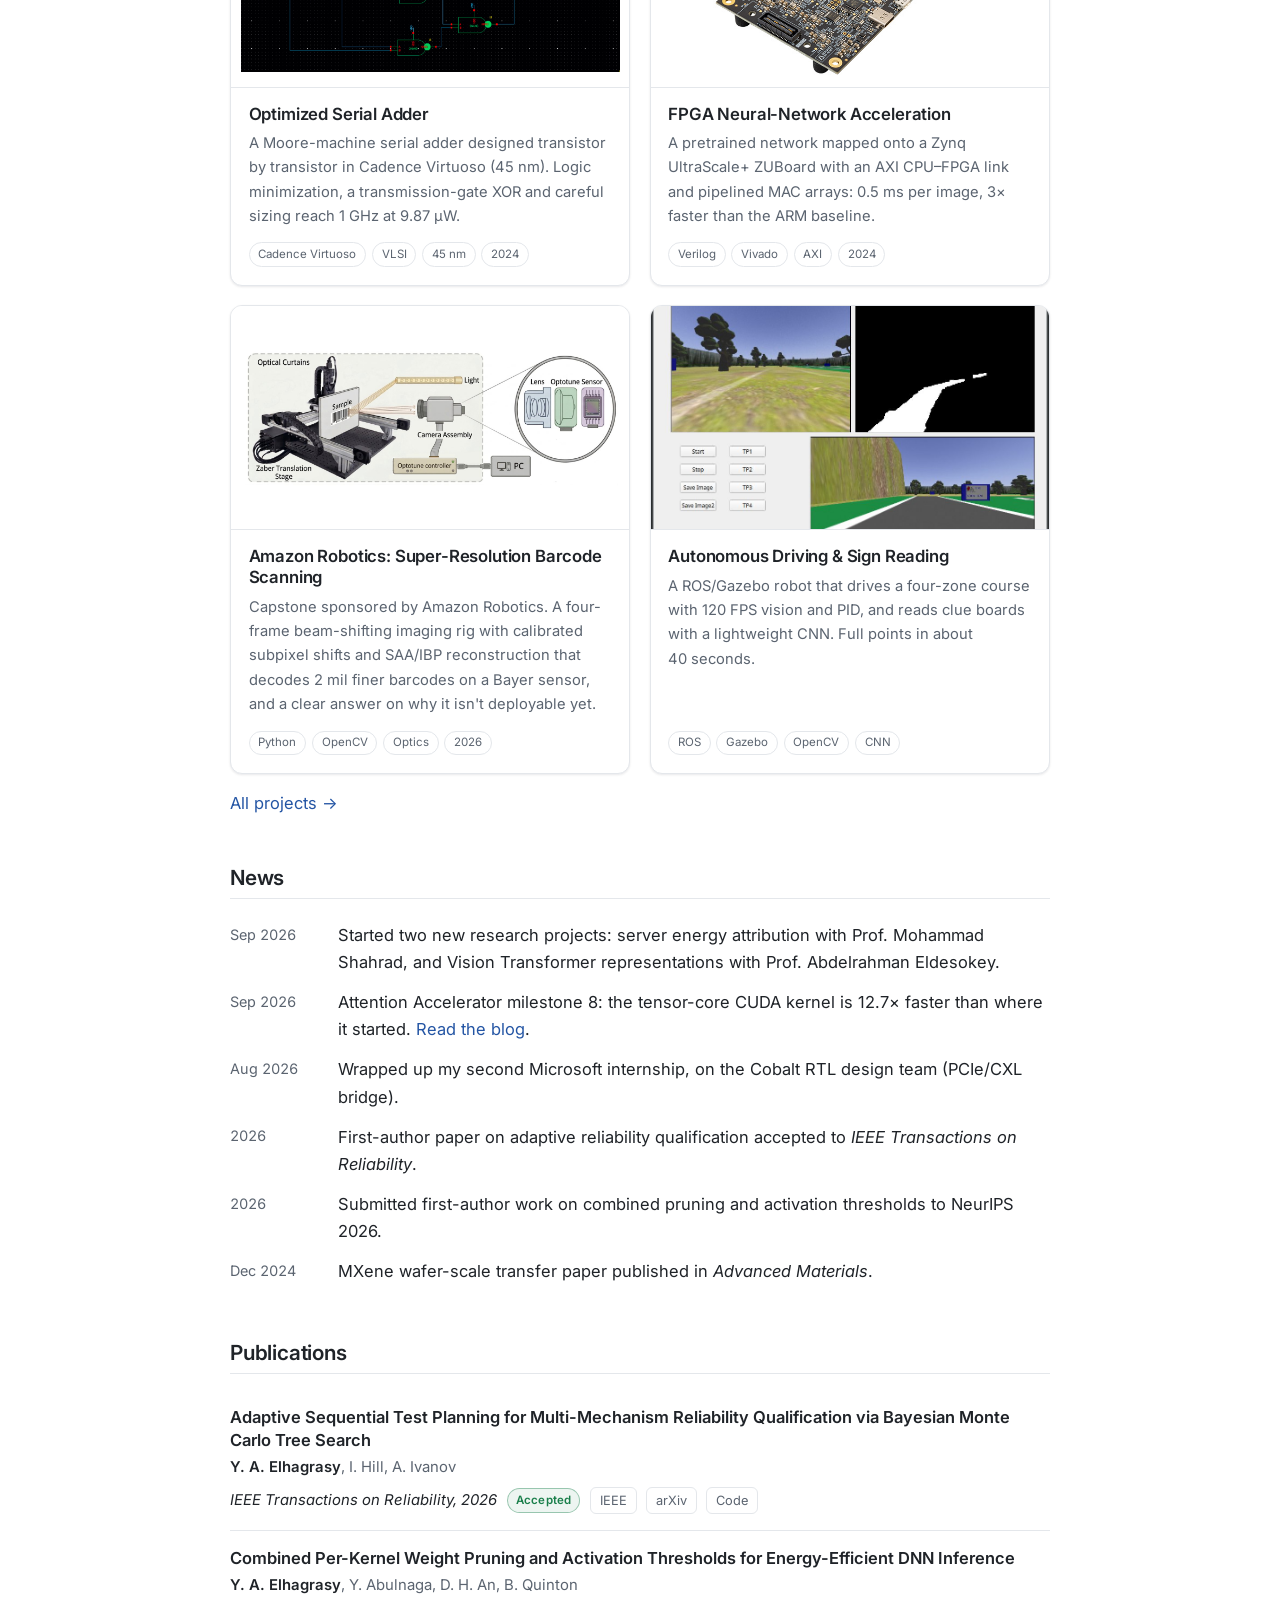
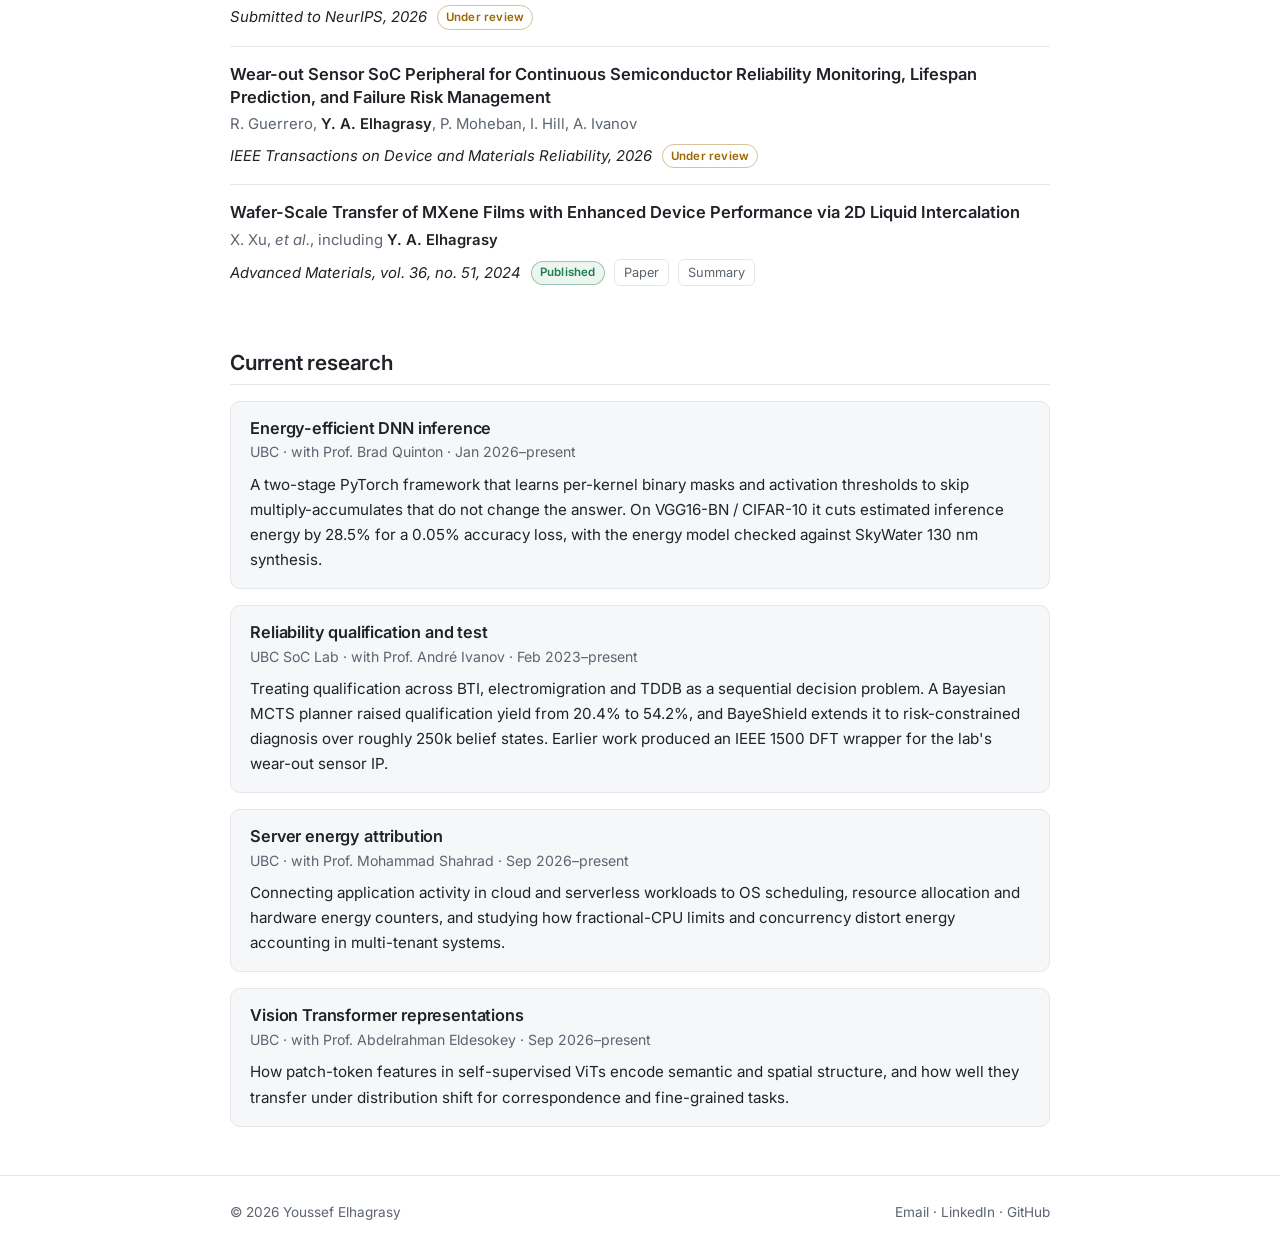
==== commit d065c678: "Link reliability paper to IEEE Xplore; reorder featured projects" ====
--- a/index.html
+++ b/index.html
@@ -65,25 +65,25 @@
           <div class="thumb figure"><img src="images/aa_levels.svg" alt="" loading="lazy" /></div>
           <div class="body"><h3>Attention Accelerator: Python &rarr; CUDA &rarr; RTL</h3><p>Single-head attention rebuilt at six levels of abstraction and diffed against the level above. The CUDA path reaches 3.86 TFLOP/s on tensor cores; online-softmax RTL cuts latency from 659 to 240 cycles.</p><div class="tags"><span class="tag">CUDA</span><span class="tag">SystemVerilog</span><span class="tag">FPGA</span><span class="tag">2026</span></div></div>
         </a>
-        <a class="project-card" href="Amazon_Robotics_Super_Resolution.html">
-          <div class="thumb contain"><img src="images/amazon_sr/system.jpg" alt="" loading="lazy" /></div>
-          <div class="body"><h3>Amazon Robotics: Super-Resolution Barcode Scanning</h3><p>Capstone sponsored by Amazon Robotics. A four-frame beam-shifting imaging rig with calibrated subpixel shifts and SAA/IBP reconstruction that decodes 2&nbsp;mil finer barcodes on a Bayer sensor, and a clear answer on why it isn't deployable yet.</p><div class="tags"><span class="tag">Python</span><span class="tag">OpenCV</span><span class="tag">Optics</span><span class="tag">2026</span></div></div>
+        <a class="project-card" href="https://github.com/youssefelbaz32/RLGera">
+          <div class="thumb figure"><img src="images/rlgera.svg" alt="" loading="lazy" /></div>
+          <div class="body"><h3>RLGera: Bayesian MCTS Reliability Agent</h3><p>A progressive-widening MCTS agent with EKF belief updates that picks voltage, current-density, temperature and dwell-time stresses in a wear-out simulator. It raised characterization yield from 20.4% to 54.2% across BTI, EM and TDDB, with seeded, fully replayable experiments.</p><div class="tags"><span class="tag">Python</span><span class="tag">MCTS</span><span class="tag">EKF</span><span class="tag">2025&ndash;26</span></div></div>
         </a>
         <a class="project-card" href="Serial_Adder.html">
           <div class="thumb contain"><img src="images/serial_adder/Full_Circuit.jpg" alt="" loading="lazy" /></div>
           <div class="body"><h3>Optimized Serial Adder</h3><p>A Moore-machine serial adder designed transistor by transistor in Cadence Virtuoso (45&nbsp;nm). Logic minimization, a transmission-gate XOR and careful sizing reach 1&nbsp;GHz at 9.87&nbsp;&micro;W.</p><div class="tags"><span class="tag">Cadence Virtuoso</span><span class="tag">VLSI</span><span class="tag">45 nm</span><span class="tag">2024</span></div></div>
         </a>
+        <a class="project-card" href="FPGA_&_ML.html">
+          <div class="thumb"><img src="images/FPGA_image.jpg" alt="" loading="lazy" /></div>
+          <div class="body"><h3>FPGA Neural-Network Acceleration</h3><p>A pretrained network mapped onto a Zynq UltraScale+ ZUBoard with an AXI CPU&ndash;FPGA link and pipelined MAC arrays: 0.5&nbsp;ms per image, 3&times; faster than the ARM baseline.</p><div class="tags"><span class="tag">Verilog</span><span class="tag">Vivado</span><span class="tag">AXI</span><span class="tag">2024</span></div></div>
+        </a>
+        <a class="project-card" href="Amazon_Robotics_Super_Resolution.html">
+          <div class="thumb contain"><img src="images/amazon_sr/system.jpg" alt="" loading="lazy" /></div>
+          <div class="body"><h3>Amazon Robotics: Super-Resolution Barcode Scanning</h3><p>Capstone sponsored by Amazon Robotics. A four-frame beam-shifting imaging rig with calibrated subpixel shifts and SAA/IBP reconstruction that decodes 2&nbsp;mil finer barcodes on a Bayer sensor, and a clear answer on why it isn't deployable yet.</p><div class="tags"><span class="tag">Python</span><span class="tag">OpenCV</span><span class="tag">Optics</span><span class="tag">2026</span></div></div>
+        </a>
         <a class="project-card" href="Autonomous_Driving.html">
           <div class="thumb"><img src="images/enph353/gui.jpg" alt="" loading="lazy" /></div>
           <div class="body"><h3>Autonomous Driving &amp; Sign Reading</h3><p>A ROS/Gazebo robot that drives a four-zone course with 120&nbsp;FPS vision and PID, and reads clue boards with a lightweight CNN. Full points in about 40&nbsp;seconds.</p><div class="tags"><span class="tag">ROS</span><span class="tag">Gazebo</span><span class="tag">OpenCV</span><span class="tag">CNN</span></div></div>
-        </a>
-        <a class="project-card" href="https://github.com/youssefelbaz32/RLGera">
-          <div class="thumb figure"><img src="images/rlgera.svg" alt="" loading="lazy" /></div>
-          <div class="body"><h3>RLGera: Bayesian MCTS Reliability Agent</h3><p>A progressive-widening MCTS agent with EKF belief updates that picks voltage, current-density, temperature and dwell-time stresses in a wear-out simulator. It raised characterization yield from 20.4% to 54.2% across BTI, EM and TDDB, with seeded, fully replayable experiments.</p><div class="tags"><span class="tag">Python</span><span class="tag">MCTS</span><span class="tag">EKF</span><span class="tag">2025&ndash;26</span></div></div>
-        </a>
-        <a class="project-card" href="FPGA_&_ML.html">
-          <div class="thumb"><img src="images/FPGA_image.jpg" alt="" loading="lazy" /></div>
-          <div class="body"><h3>FPGA Neural-Network Acceleration</h3><p>A pretrained network mapped onto a Zynq UltraScale+ ZUBoard with an AXI CPU&ndash;FPGA link and pipelined MAC arrays: 0.5&nbsp;ms per image, 3&times; faster than the ARM baseline.</p><div class="tags"><span class="tag">Verilog</span><span class="tag">Vivado</span><span class="tag">AXI</span><span class="tag">2024</span></div></div>
         </a>
       </div>
       <p style="margin-top:1rem"><a href="projects.html">All projects &rarr;</a></p>
@@ -101,11 +101,11 @@
       <h2 class="section-title" id="publications">Publications</h2>
       <ul class="pubs">
         <li class="pub">
-          <a class="pub-title" href="https://arxiv.org/abs/2608.09622" target="_blank" rel="noopener">Adaptive Sequential Test Planning for Multi-Mechanism Reliability Qualification via Bayesian Monte Carlo Tree Search</a>
+          <a class="pub-title" href="https://ieeexplore.ieee.org/document/11651608" target="_blank" rel="noopener">Adaptive Sequential Test Planning for Multi-Mechanism Reliability Qualification via Bayesian Monte Carlo Tree Search</a>
           <div class="pub-authors"><span class="me">Y.&nbsp;A.&nbsp;Elhagrasy</span>, I.&nbsp;Hill, A.&nbsp;Ivanov</div>
           <div class="pub-meta"><span class="pub-venue">IEEE Transactions on Reliability, 2026</span><span class="badge accepted">Accepted</span>
+            <a class="pill-link" href="https://ieeexplore.ieee.org/document/11651608" target="_blank" rel="noopener">IEEE</a>
             <a class="pill-link" href="https://arxiv.org/abs/2608.09622" target="_blank" rel="noopener">arXiv</a>
-            <a class="pill-link" href="https://arxiv.org/pdf/2608.09622" target="_blank" rel="noopener">PDF</a>
             <a class="pill-link" href="https://github.com/youssefelbaz32/RLGera" target="_blank" rel="noopener">Code</a></div>
         </li>
         <li class="pub">
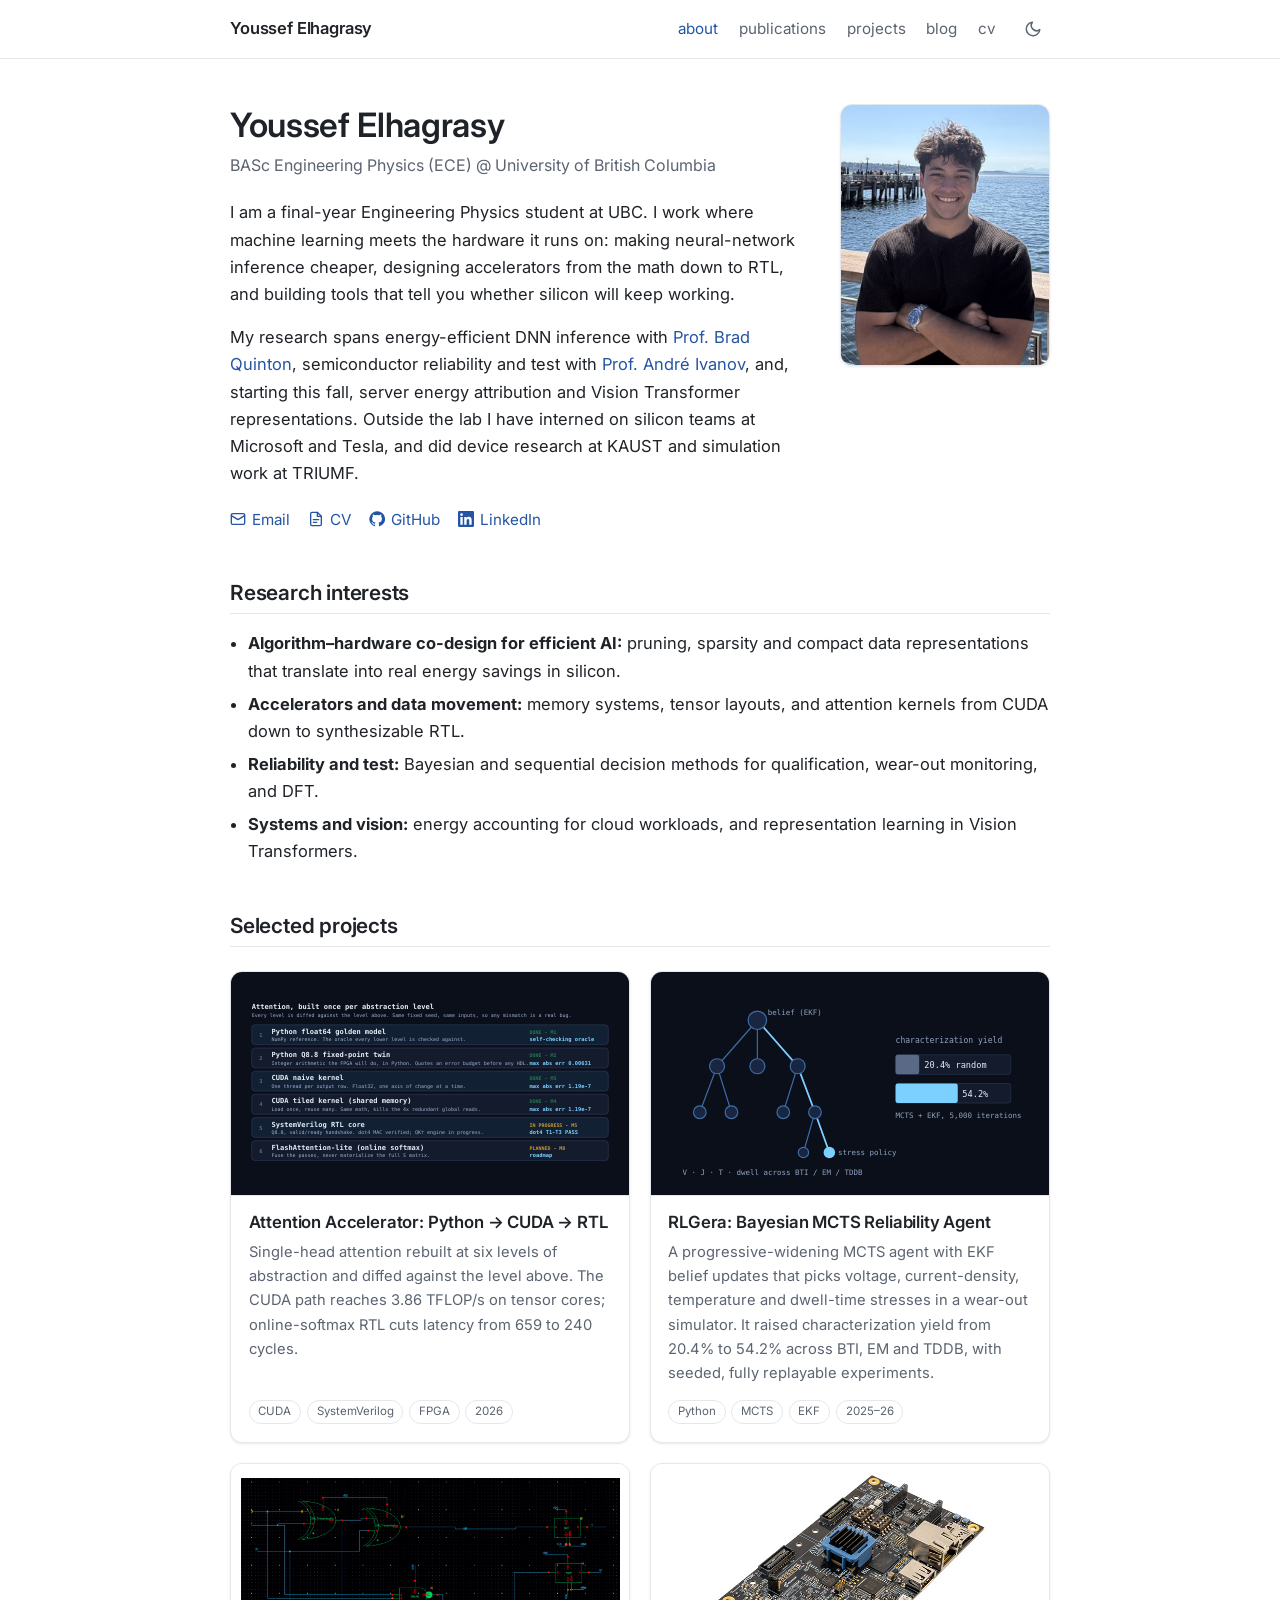
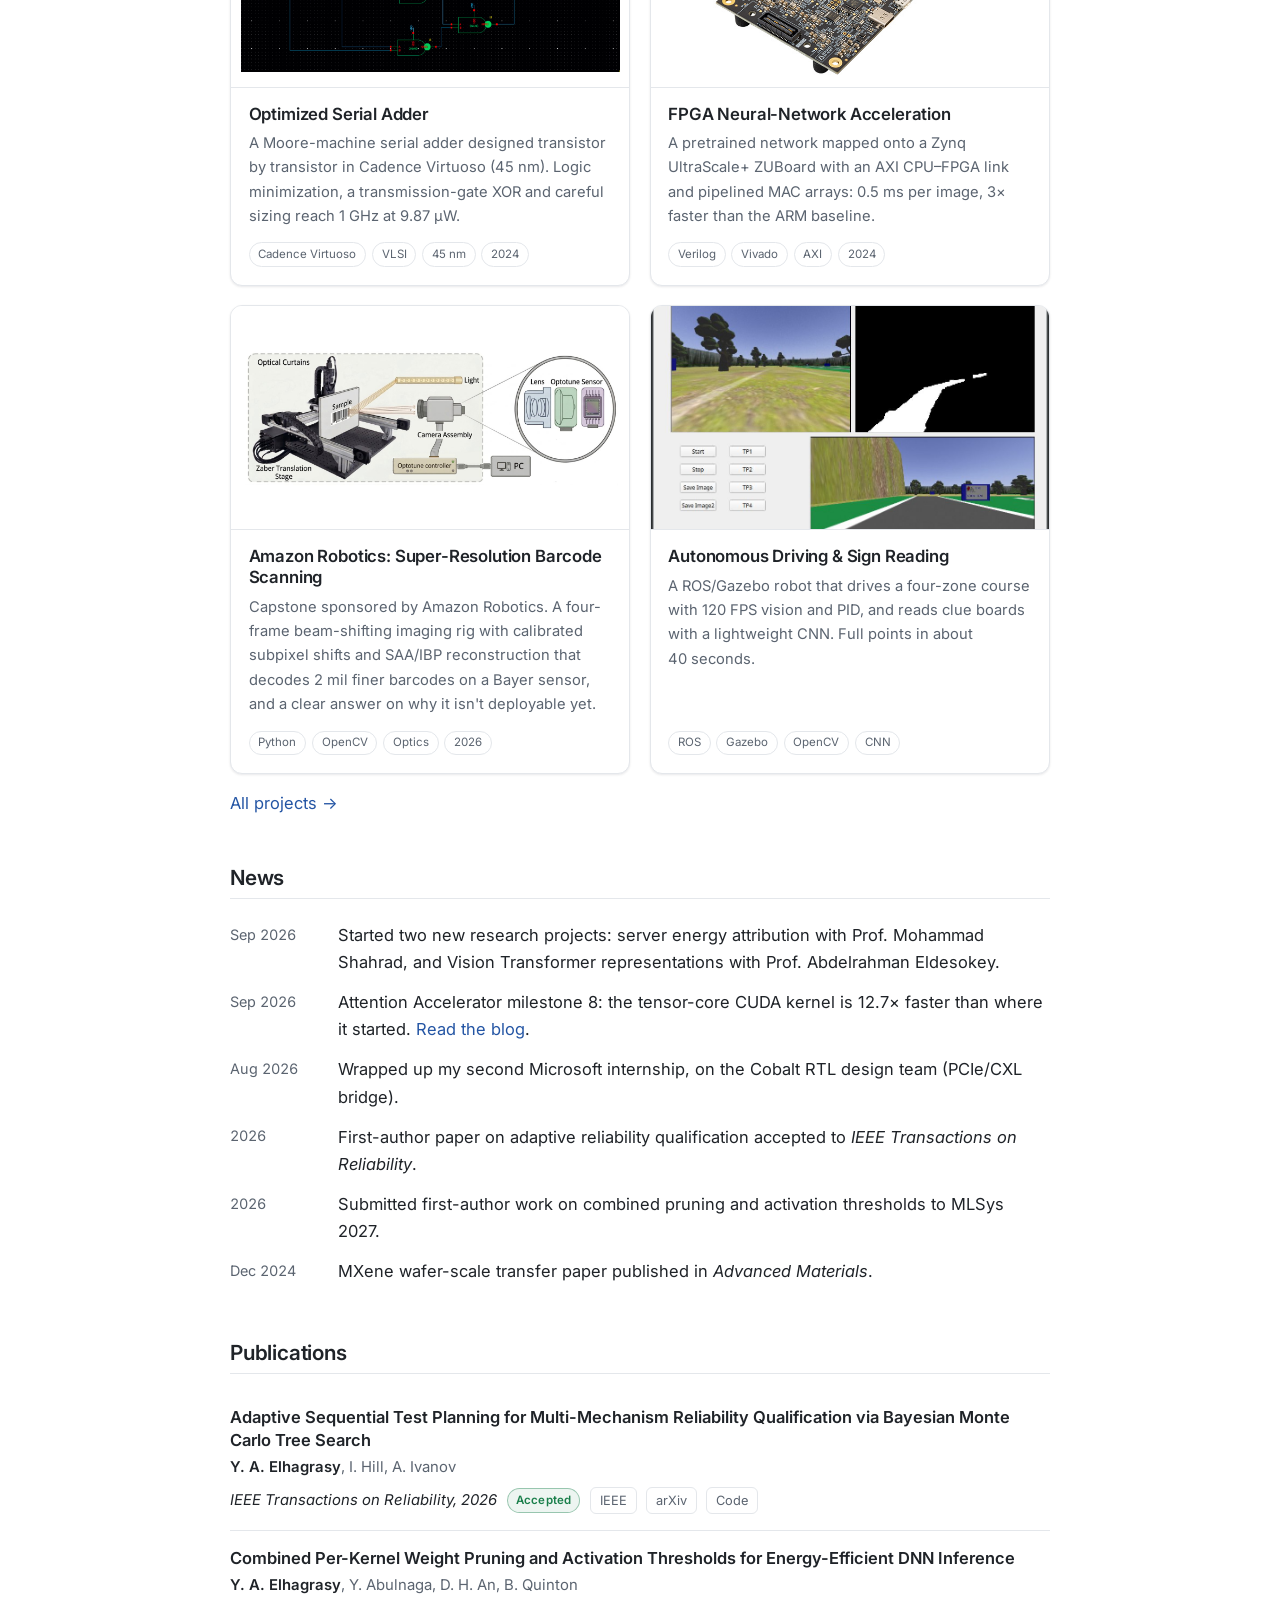
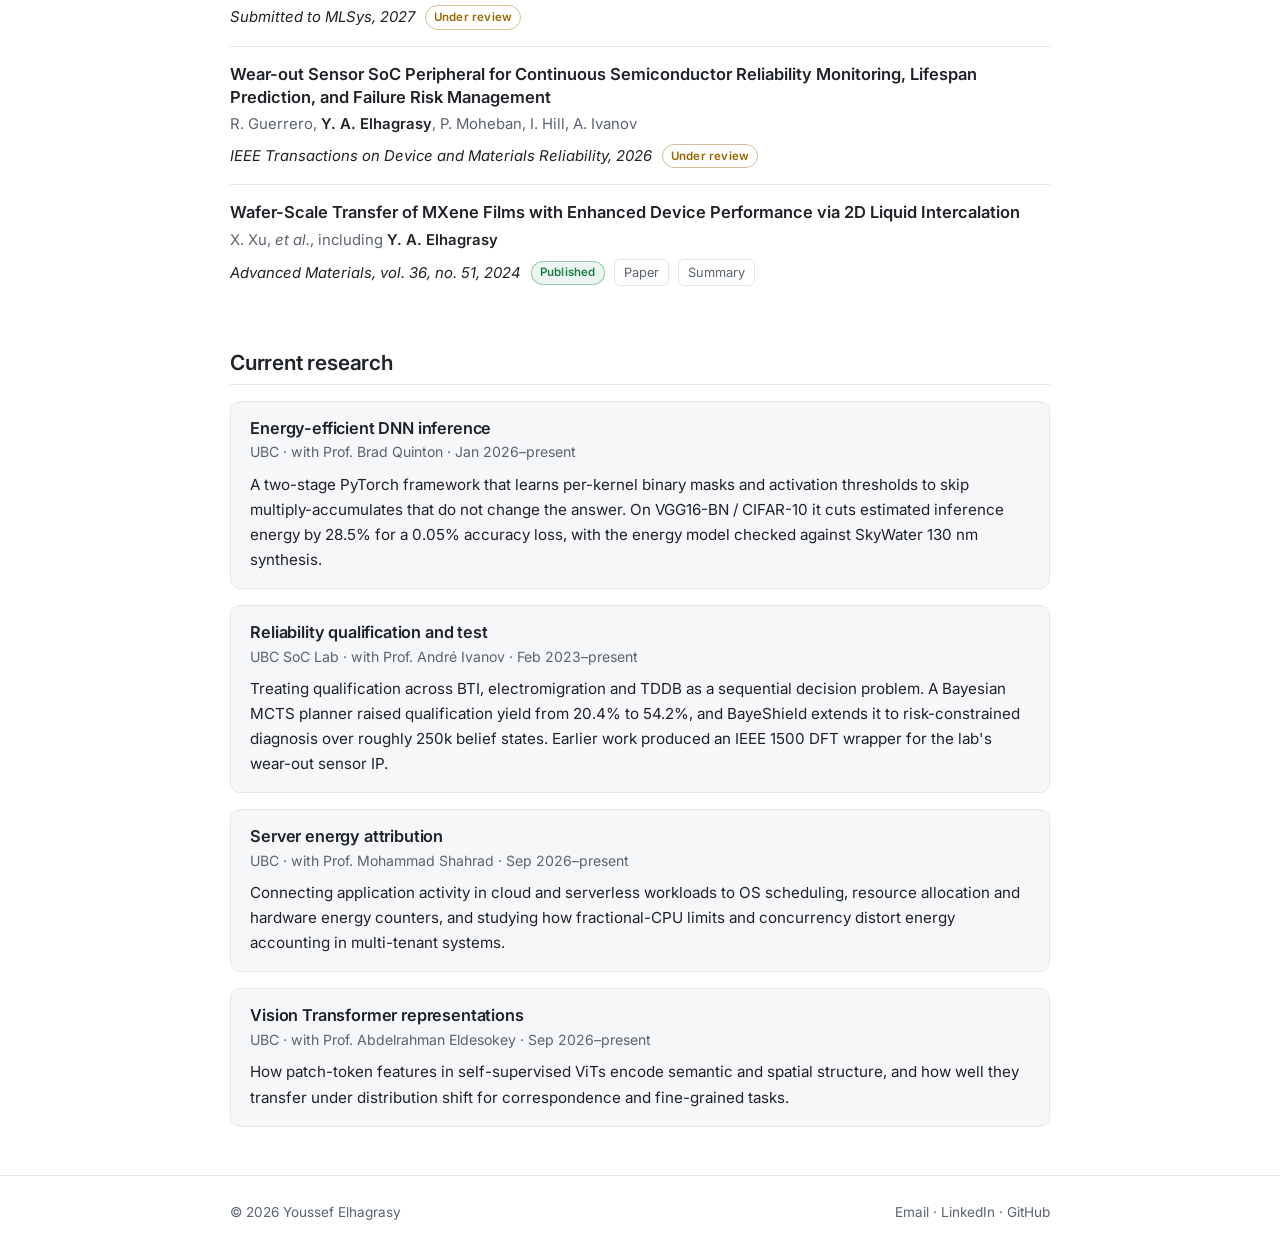
==== commit 5fc86820: "Pruning paper: submitted to MLSys 2027 (was NeurIPS)" ====
--- a/index.html
+++ b/index.html
@@ -94,7 +94,7 @@
         <li><span class="date">Sep 2026</span><span>Attention Accelerator milestone 8: the tensor-core CUDA kernel is 12.7&times; faster than where it started. <a href="Blog.html">Read the blog</a>.</span></li>
         <li><span class="date">Aug 2026</span><span>Wrapped up my second Microsoft internship, on the Cobalt RTL design team (PCIe/CXL bridge).</span></li>
         <li><span class="date">2026</span><span>First-author paper on adaptive reliability qualification accepted to <em>IEEE Transactions on Reliability</em>.</span></li>
-        <li><span class="date">2026</span><span>Submitted first-author work on combined pruning and activation thresholds to NeurIPS 2026.</span></li>
+        <li><span class="date">2026</span><span>Submitted first-author work on combined pruning and activation thresholds to MLSys 2027.</span></li>
         <li><span class="date">Dec 2024</span><span>MXene wafer-scale transfer paper published in <em>Advanced Materials</em>.</span></li>
       </ul>
 
@@ -111,7 +111,7 @@
         <li class="pub">
           <span class="pub-title">Combined Per-Kernel Weight Pruning and Activation Thresholds for Energy-Efficient DNN Inference</span>
           <div class="pub-authors"><span class="me">Y.&nbsp;A.&nbsp;Elhagrasy</span>, Y.&nbsp;Abulnaga, D.&nbsp;H.&nbsp;An, B.&nbsp;Quinton</div>
-          <div class="pub-meta"><span class="pub-venue">Submitted to NeurIPS, 2026</span><span class="badge review">Under review</span></div>
+          <div class="pub-meta"><span class="pub-venue">Submitted to MLSys, 2027</span><span class="badge review">Under review</span></div>
         </li>
         <li class="pub">
           <span class="pub-title">Wear-out Sensor SoC Peripheral for Continuous Semiconductor Reliability Monitoring, Lifespan Prediction, and Failure Risk Management</span>
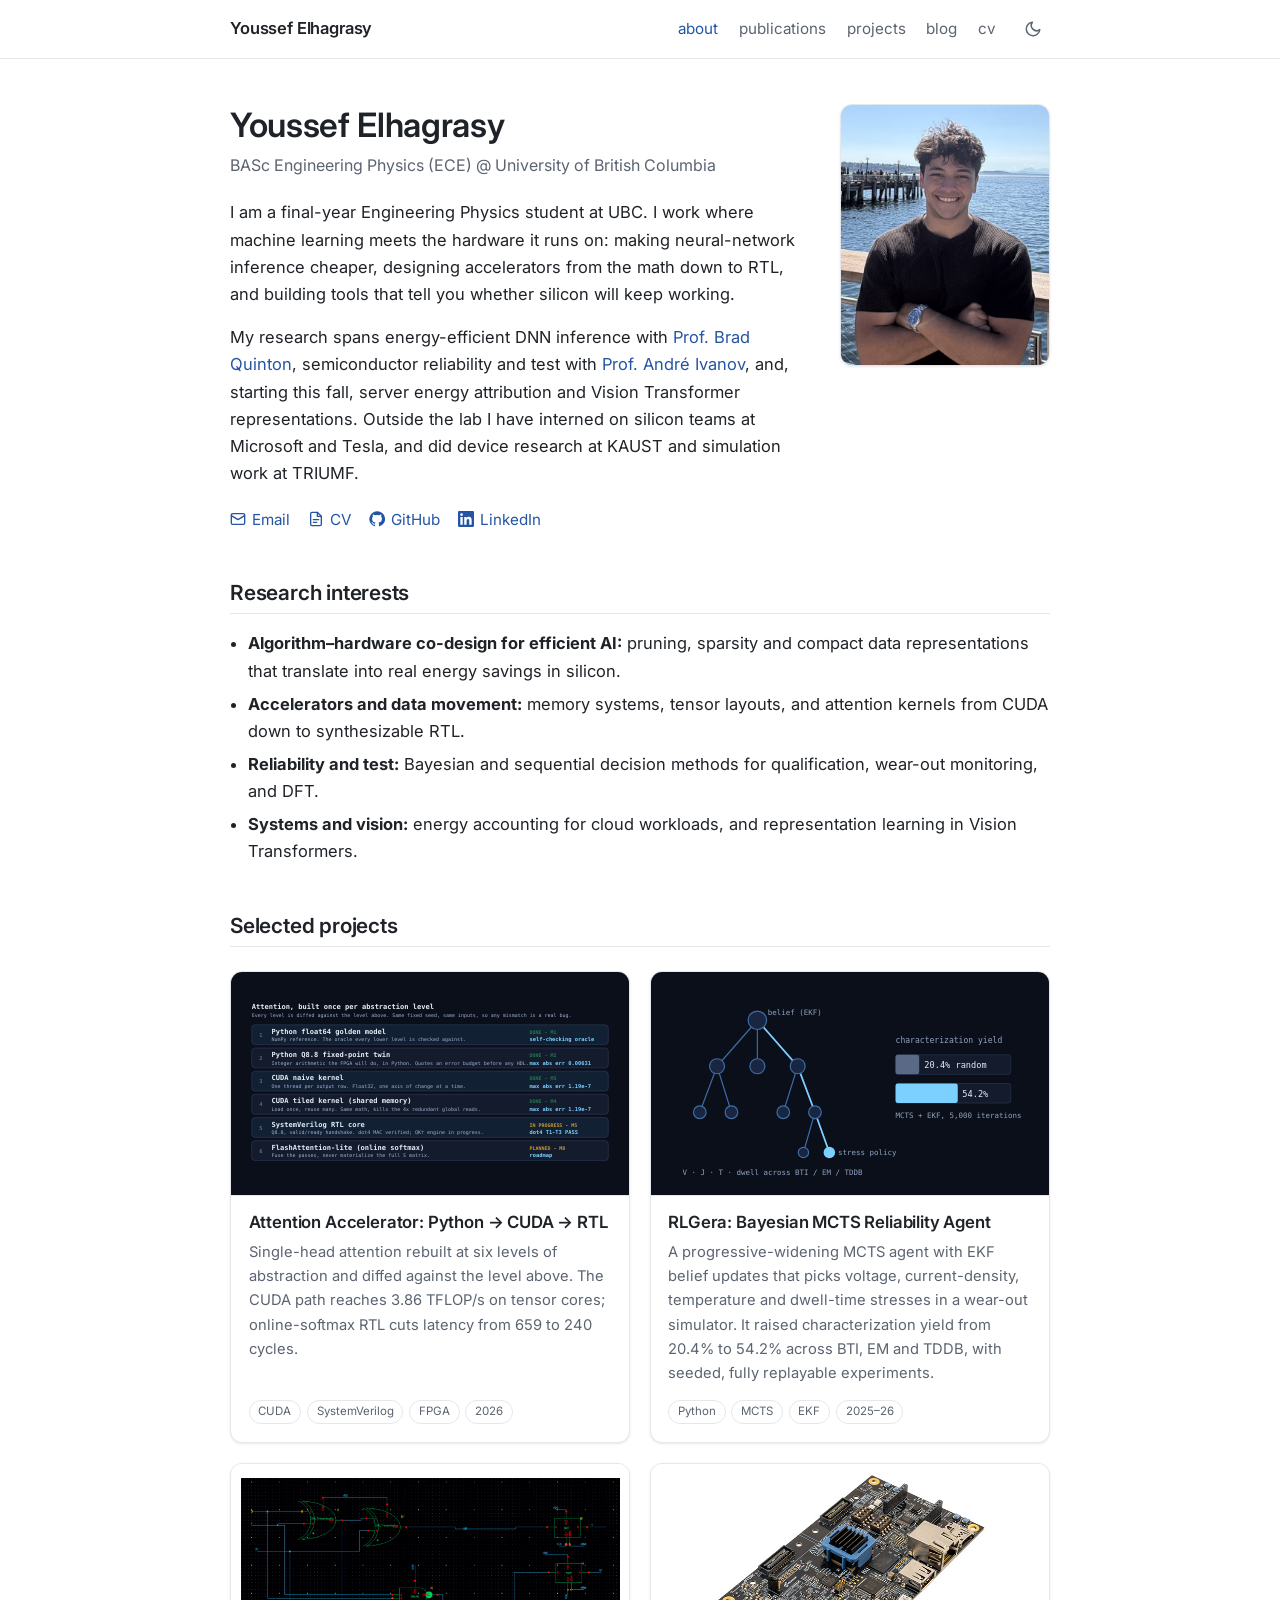
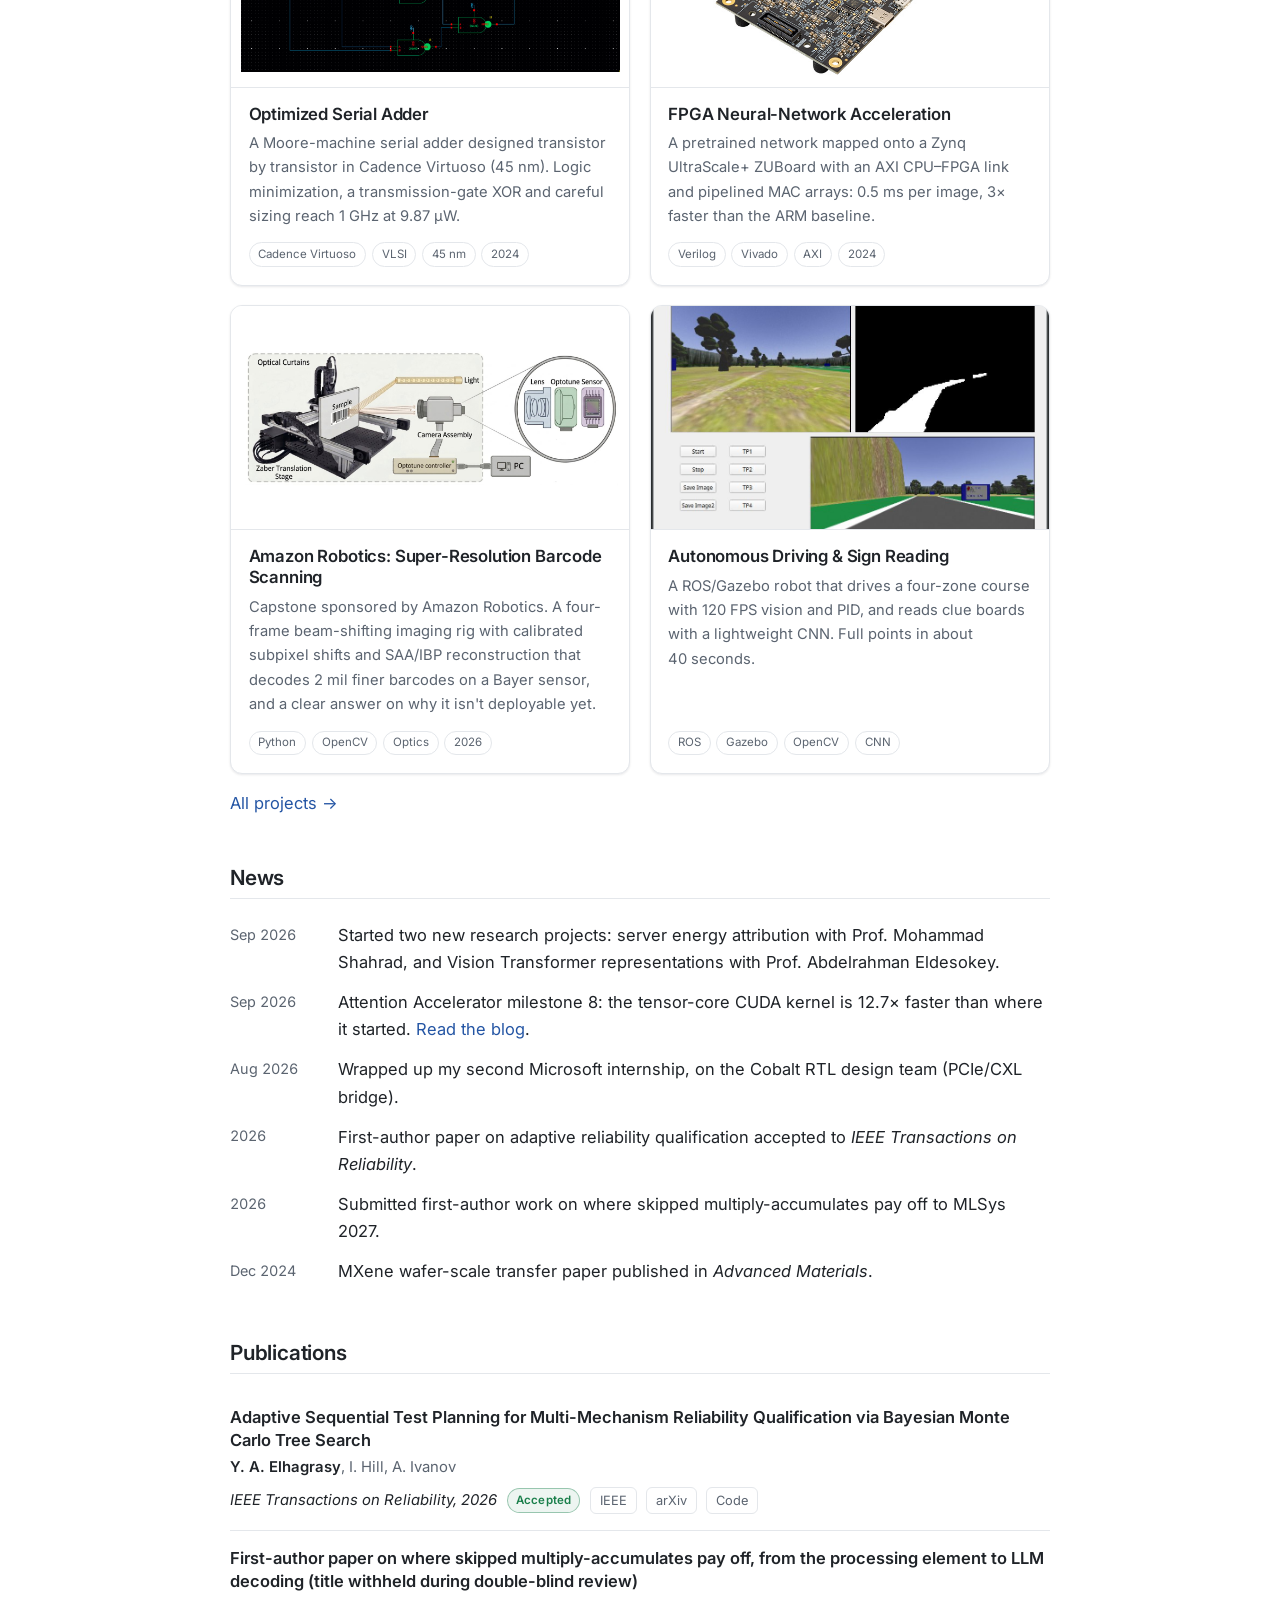
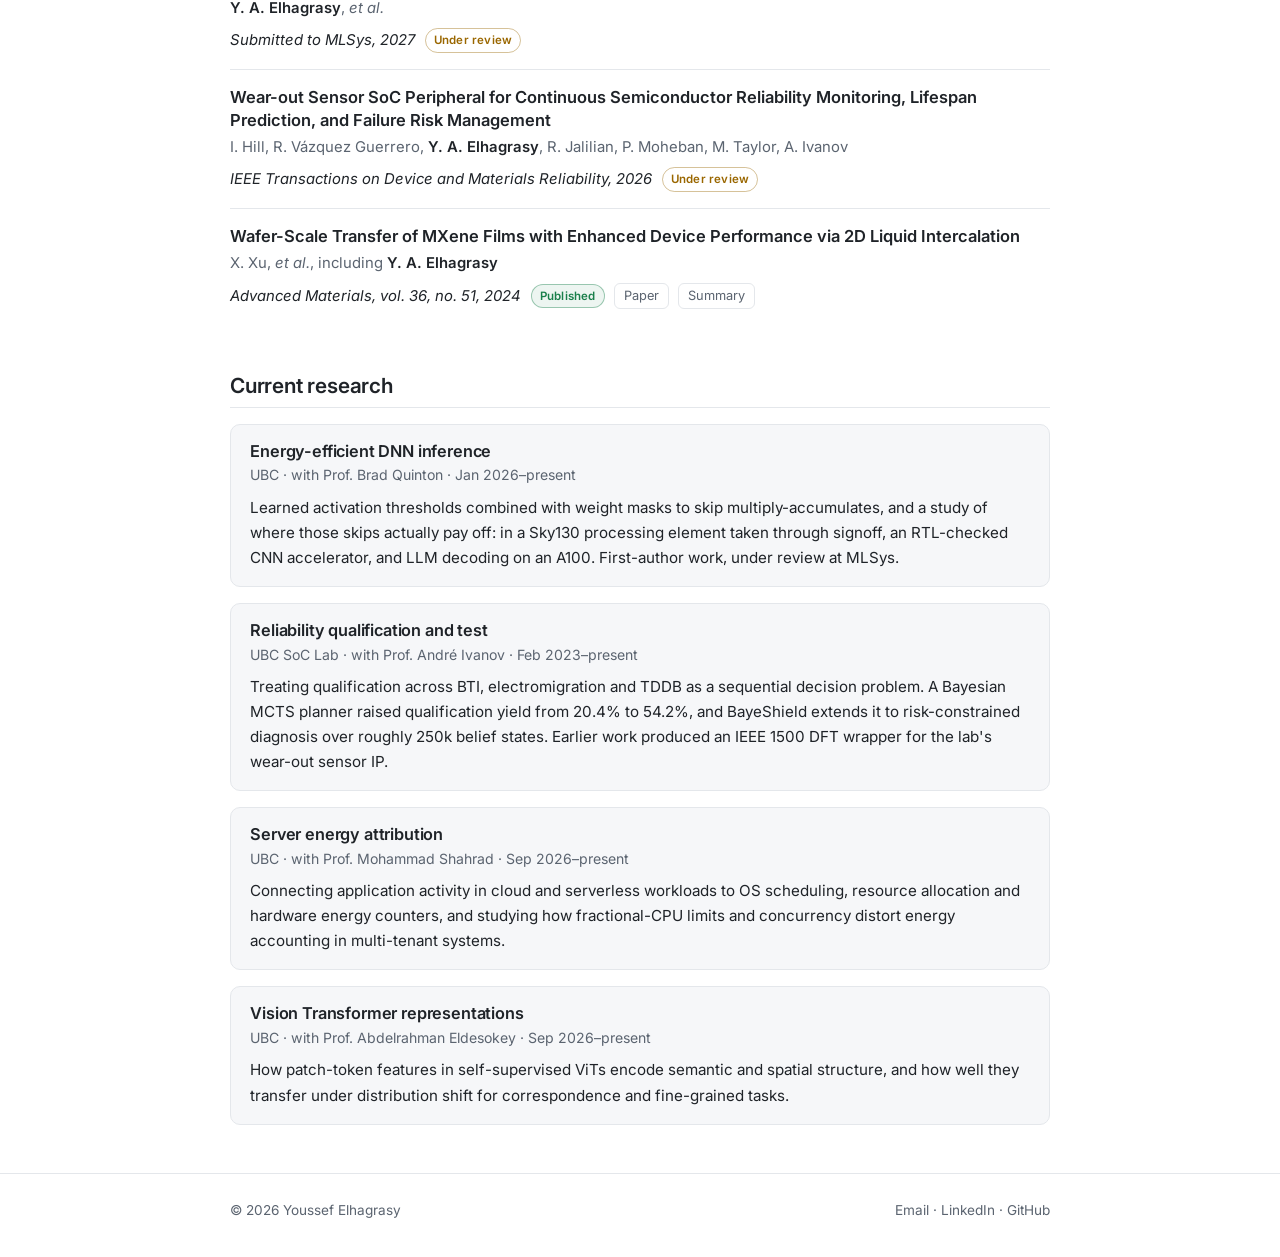
==== commit 6eb6b70c: "Update MLSys paper entry, CV, and FPGA project claims Describe the submission without its title duri" ====
--- a/index.html
+++ b/index.html
@@ -94,7 +94,7 @@
         <li><span class="date">Sep 2026</span><span>Attention Accelerator milestone 8: the tensor-core CUDA kernel is 12.7&times; faster than where it started. <a href="Blog.html">Read the blog</a>.</span></li>
         <li><span class="date">Aug 2026</span><span>Wrapped up my second Microsoft internship, on the Cobalt RTL design team (PCIe/CXL bridge).</span></li>
         <li><span class="date">2026</span><span>First-author paper on adaptive reliability qualification accepted to <em>IEEE Transactions on Reliability</em>.</span></li>
-        <li><span class="date">2026</span><span>Submitted first-author work on combined pruning and activation thresholds to MLSys 2027.</span></li>
+        <li><span class="date">2026</span><span>Submitted first-author work on where skipped multiply-accumulates pay off to MLSys 2027.</span></li>
         <li><span class="date">Dec 2024</span><span>MXene wafer-scale transfer paper published in <em>Advanced Materials</em>.</span></li>
       </ul>
 
@@ -109,13 +109,13 @@
             <a class="pill-link" href="https://github.com/youssefelbaz32/RLGera" target="_blank" rel="noopener">Code</a></div>
         </li>
         <li class="pub">
-          <span class="pub-title">Combined Per-Kernel Weight Pruning and Activation Thresholds for Energy-Efficient DNN Inference</span>
-          <div class="pub-authors"><span class="me">Y.&nbsp;A.&nbsp;Elhagrasy</span>, Y.&nbsp;Abulnaga, D.&nbsp;H.&nbsp;An, B.&nbsp;Quinton</div>
+          <span class="pub-title">First-author paper on where skipped multiply-accumulates pay off, from the processing element to LLM decoding (title withheld during double-blind review)</span>
+          <div class="pub-authors"><span class="me">Y.&nbsp;A.&nbsp;Elhagrasy</span>, <em>et al.</em></div>
           <div class="pub-meta"><span class="pub-venue">Submitted to MLSys, 2027</span><span class="badge review">Under review</span></div>
         </li>
         <li class="pub">
           <span class="pub-title">Wear-out Sensor SoC Peripheral for Continuous Semiconductor Reliability Monitoring, Lifespan Prediction, and Failure Risk Management</span>
-          <div class="pub-authors">R.&nbsp;Guerrero, <span class="me">Y.&nbsp;A.&nbsp;Elhagrasy</span>, P.&nbsp;Moheban, I.&nbsp;Hill, A.&nbsp;Ivanov</div>
+          <div class="pub-authors">I.&nbsp;Hill, R.&nbsp;V&aacute;zquez Guerrero, <span class="me">Y.&nbsp;A.&nbsp;Elhagrasy</span>, R.&nbsp;Jalilian, P.&nbsp;Moheban, M.&nbsp;Taylor, A.&nbsp;Ivanov</div>
           <div class="pub-meta"><span class="pub-venue">IEEE Transactions on Device and Materials Reliability, 2026</span><span class="badge review">Under review</span></div>
         </li>
         <li class="pub">
@@ -132,7 +132,7 @@
         <div class="research-item">
           <h3>Energy-efficient DNN inference</h3>
           <div class="where">UBC &middot; with Prof. Brad Quinton &middot; Jan 2026&ndash;present</div>
-          <p>A two-stage PyTorch framework that learns per-kernel binary masks and activation thresholds to skip multiply-accumulates that do not change the answer. On VGG16-BN / CIFAR-10 it cuts estimated inference energy by 28.5% for a 0.05% accuracy loss, with the energy model checked against SkyWater 130&nbsp;nm synthesis.</p>
+          <p>Learned activation thresholds combined with weight masks to skip multiply-accumulates, and a study of where those skips actually pay off: in a Sky130 processing element taken through signoff, an RTL-checked CNN accelerator, and LLM decoding on an A100. First-author work, under review at MLSys.</p>
         </div>
         <div class="research-item">
           <h3>Reliability qualification and test</h3>
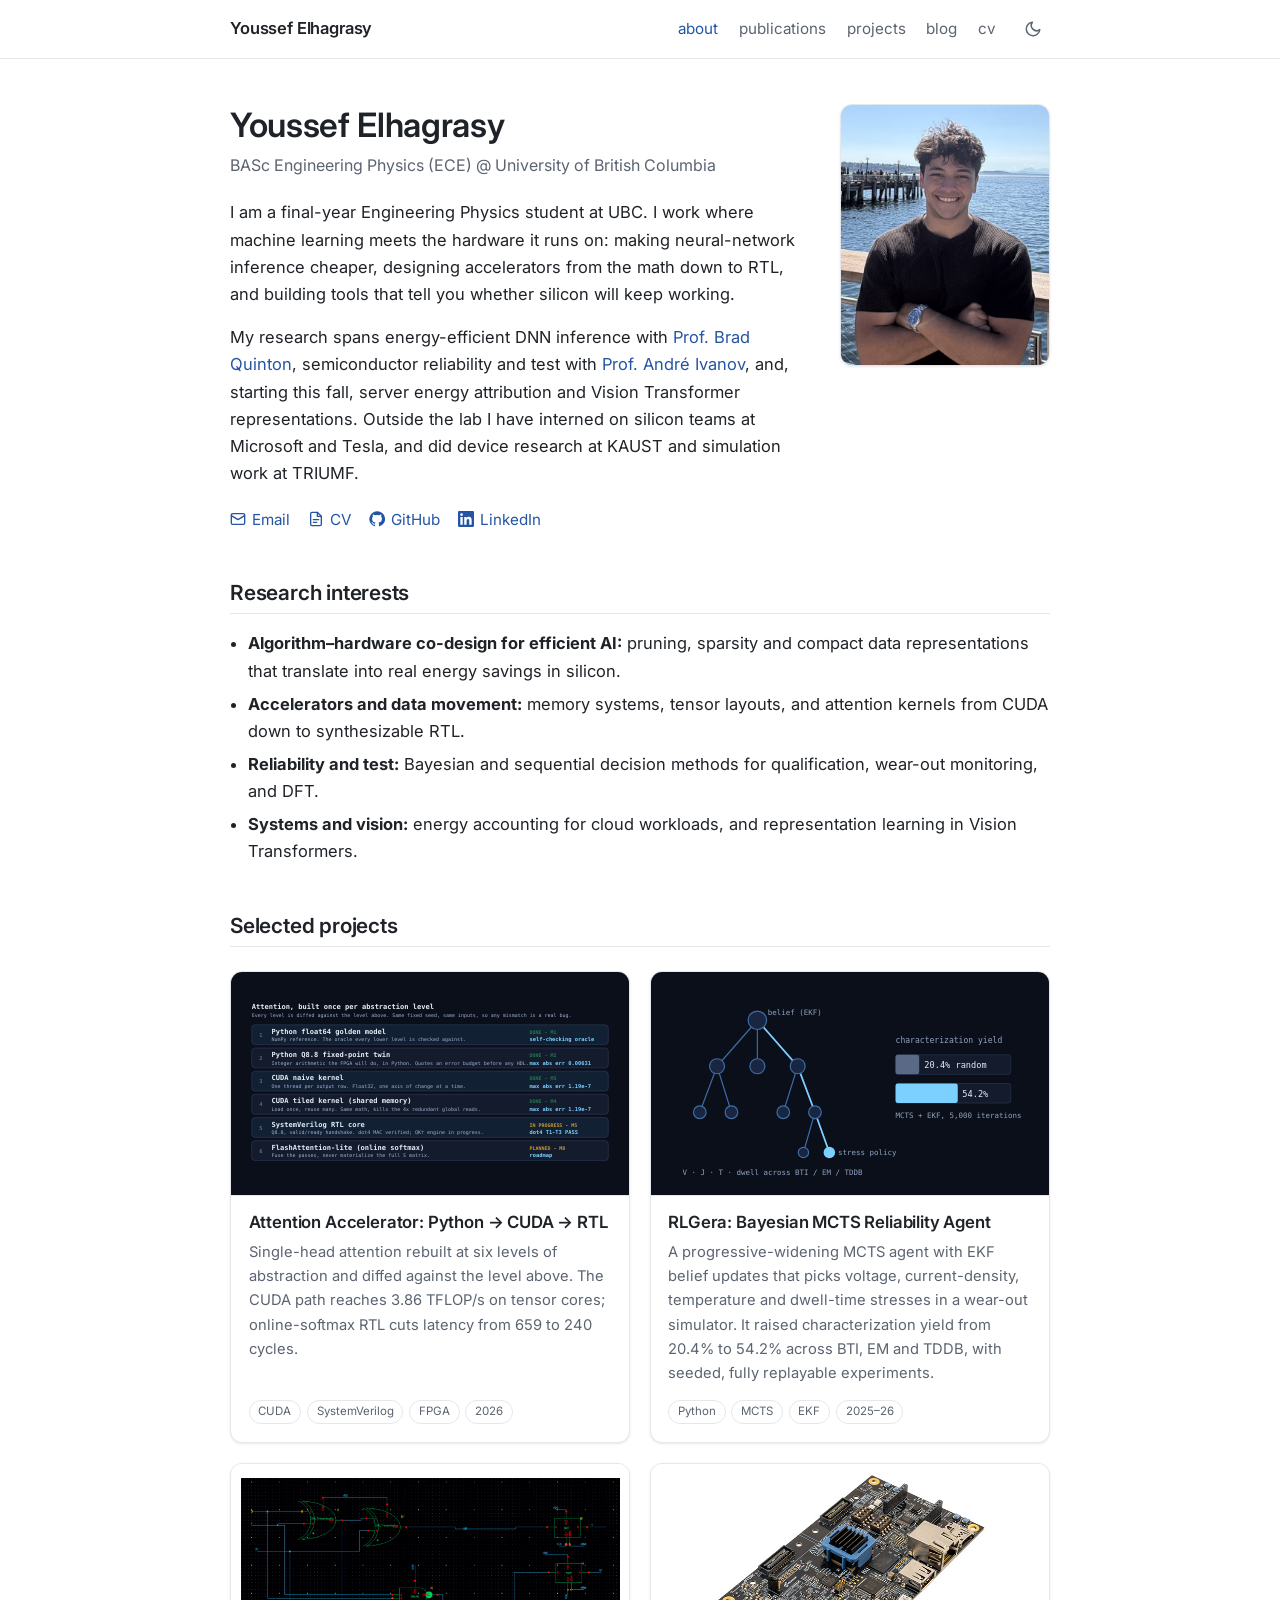
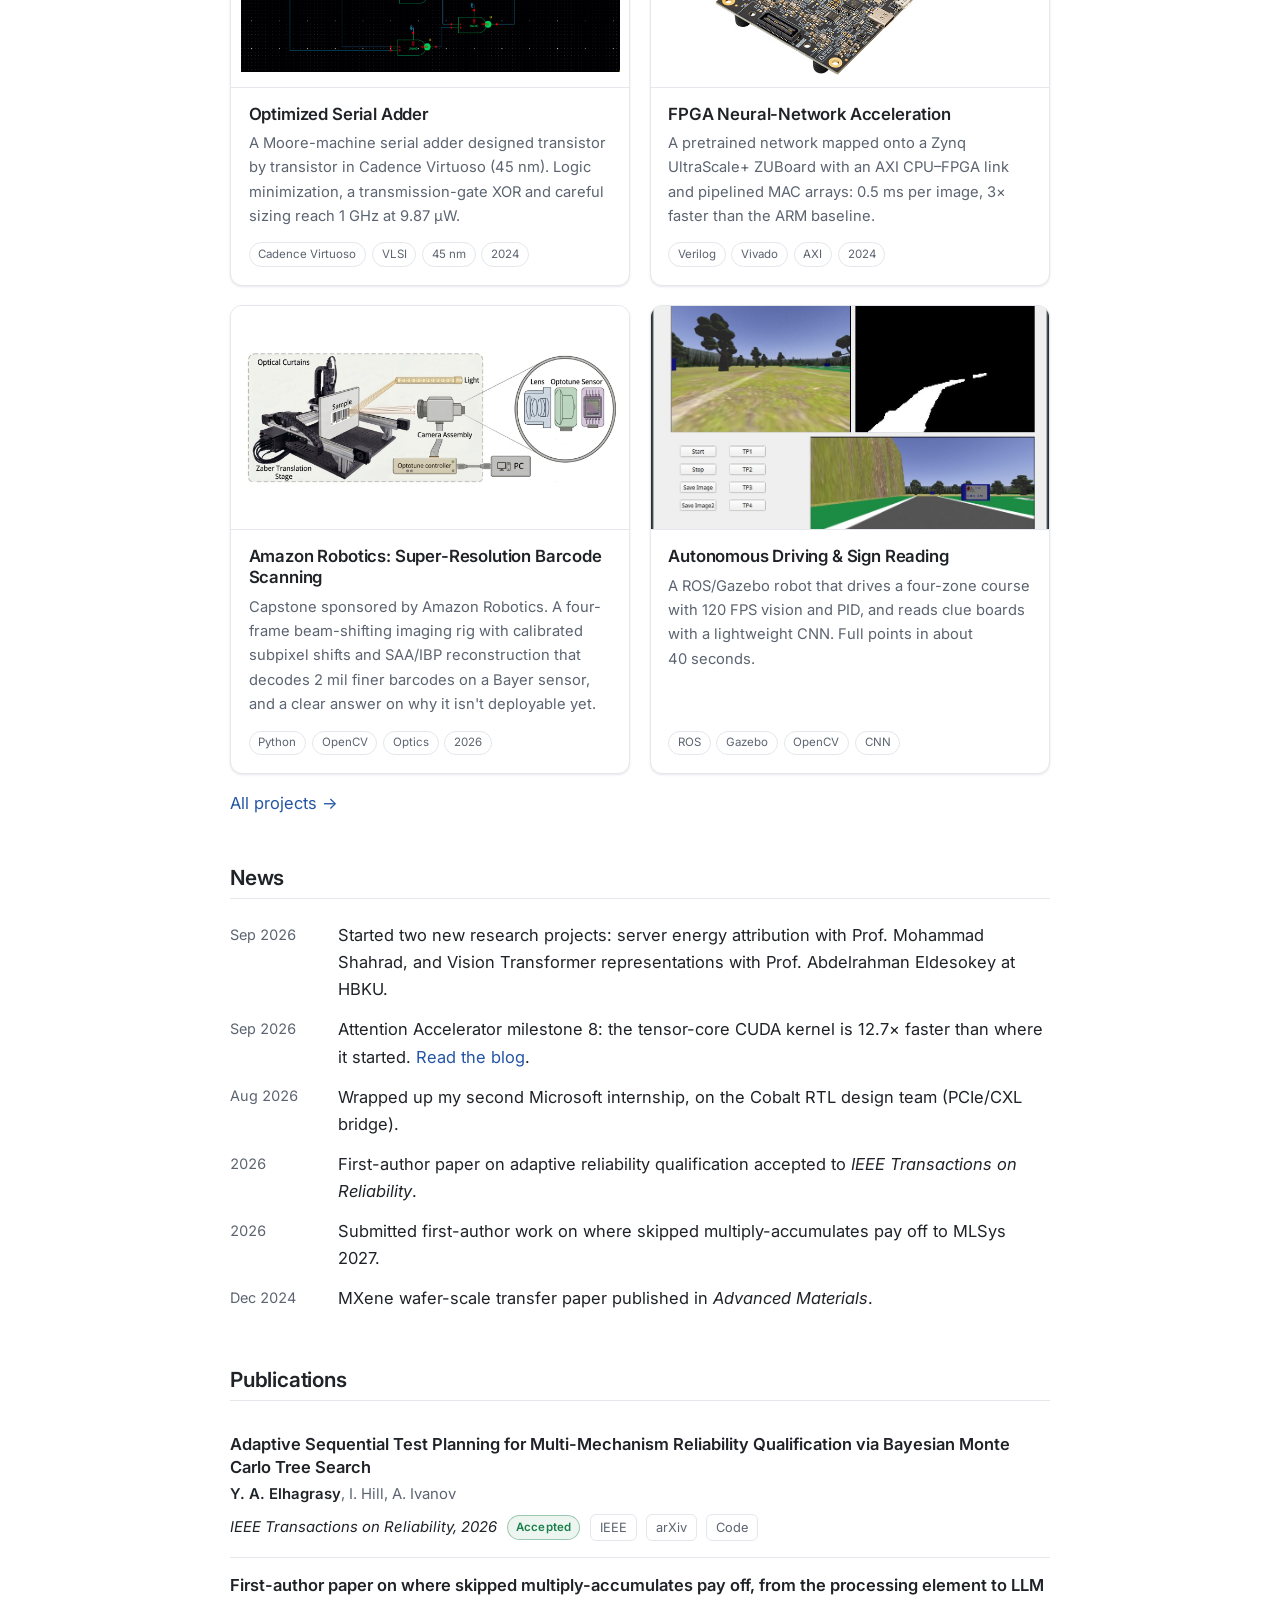
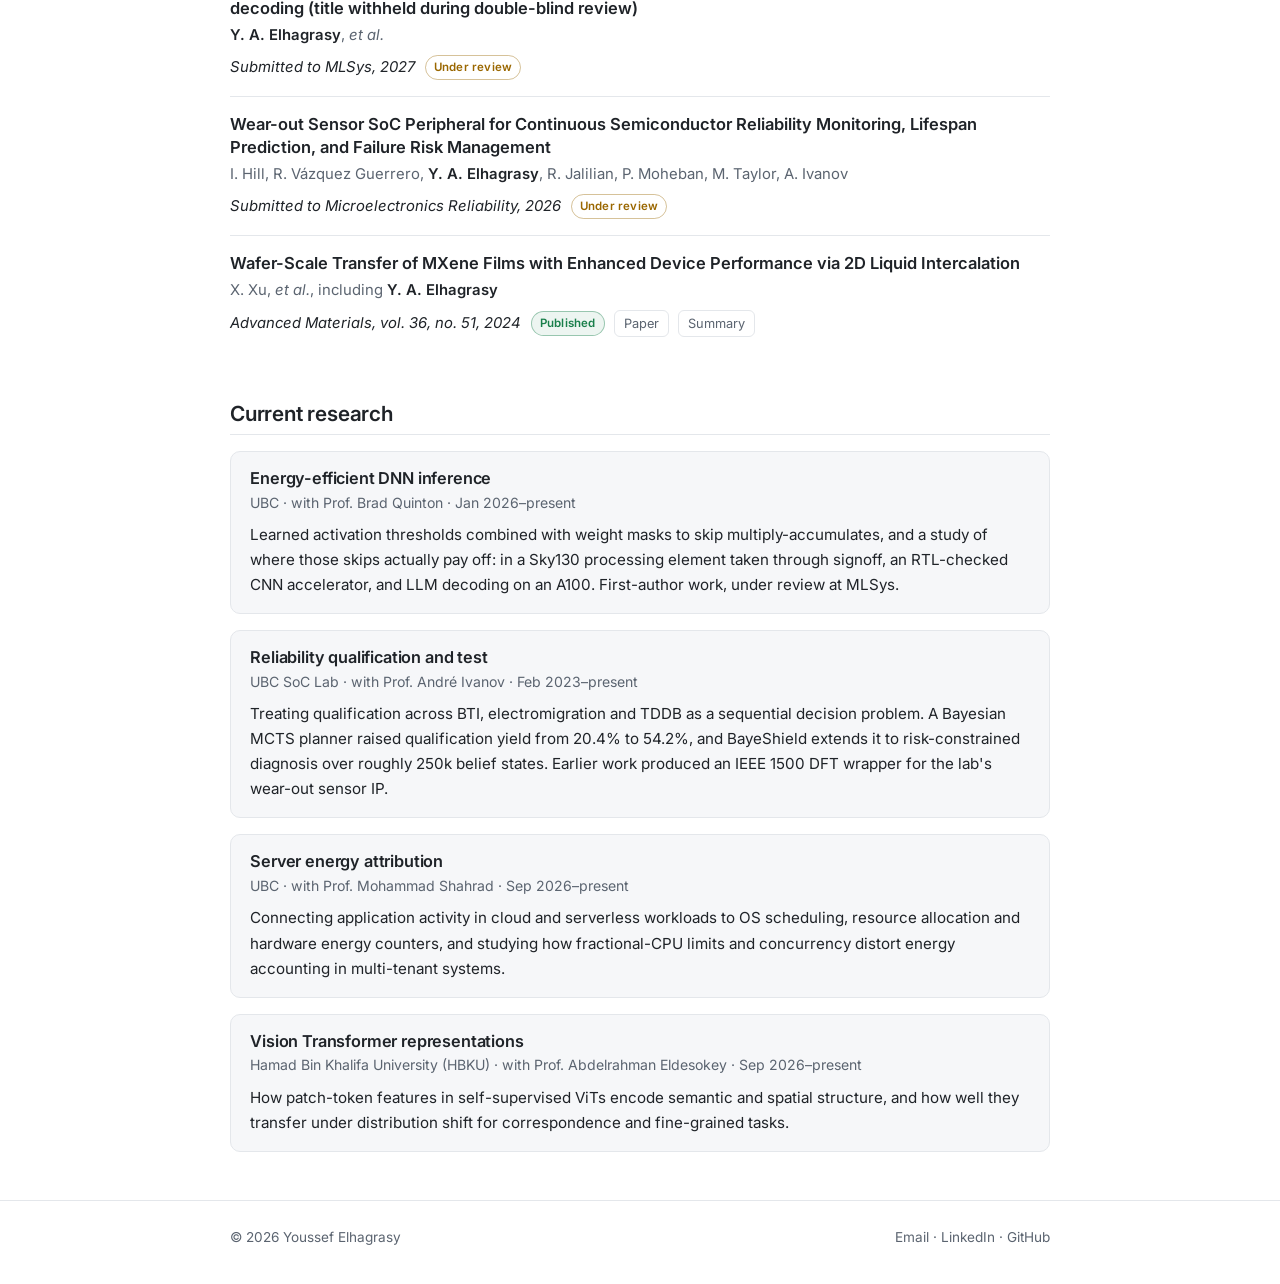
==== commit fa4b4779: "Update CV and homepage: 4x award, HBKU, Microelectronics Reliability Co-Authored-By: Claude Opus 5.5" ====
--- a/index.html
+++ b/index.html
@@ -90,7 +90,7 @@
 
       <h2 class="section-title">News</h2>
       <ul class="news">
-        <li><span class="date">Sep 2026</span><span>Started two new research projects: server energy attribution with Prof. Mohammad Shahrad, and Vision Transformer representations with Prof. Abdelrahman Eldesokey.</span></li>
+        <li><span class="date">Sep 2026</span><span>Started two new research projects: server energy attribution with Prof. Mohammad Shahrad, and Vision Transformer representations with Prof. Abdelrahman Eldesokey at HBKU.</span></li>
         <li><span class="date">Sep 2026</span><span>Attention Accelerator milestone 8: the tensor-core CUDA kernel is 12.7&times; faster than where it started. <a href="Blog.html">Read the blog</a>.</span></li>
         <li><span class="date">Aug 2026</span><span>Wrapped up my second Microsoft internship, on the Cobalt RTL design team (PCIe/CXL bridge).</span></li>
         <li><span class="date">2026</span><span>First-author paper on adaptive reliability qualification accepted to <em>IEEE Transactions on Reliability</em>.</span></li>
@@ -116,7 +116,7 @@
         <li class="pub">
           <span class="pub-title">Wear-out Sensor SoC Peripheral for Continuous Semiconductor Reliability Monitoring, Lifespan Prediction, and Failure Risk Management</span>
           <div class="pub-authors">I.&nbsp;Hill, R.&nbsp;V&aacute;zquez Guerrero, <span class="me">Y.&nbsp;A.&nbsp;Elhagrasy</span>, R.&nbsp;Jalilian, P.&nbsp;Moheban, M.&nbsp;Taylor, A.&nbsp;Ivanov</div>
-          <div class="pub-meta"><span class="pub-venue">IEEE Transactions on Device and Materials Reliability, 2026</span><span class="badge review">Under review</span></div>
+          <div class="pub-meta"><span class="pub-venue">Submitted to Microelectronics Reliability, 2026</span><span class="badge review">Under review</span></div>
         </li>
         <li class="pub">
           <a class="pub-title" href="https://onlinelibrary.wiley.com/doi/10.1002/adma.202405214" target="_blank" rel="noopener">Wafer-Scale Transfer of MXene Films with Enhanced Device Performance via 2D Liquid Intercalation</a>
@@ -146,7 +146,7 @@
         </div>
         <div class="research-item">
           <h3>Vision Transformer representations</h3>
-          <div class="where">UBC &middot; with Prof. Abdelrahman Eldesokey &middot; Sep 2026&ndash;present</div>
+          <div class="where">Hamad Bin Khalifa University (HBKU) &middot; with Prof. Abdelrahman Eldesokey &middot; Sep 2026&ndash;present</div>
           <p>How patch-token features in self-supervised ViTs encode semantic and spatial structure, and how well they transfer under distribution shift for correspondence and fine-grained tasks.</p>
         </div>
       </div>
